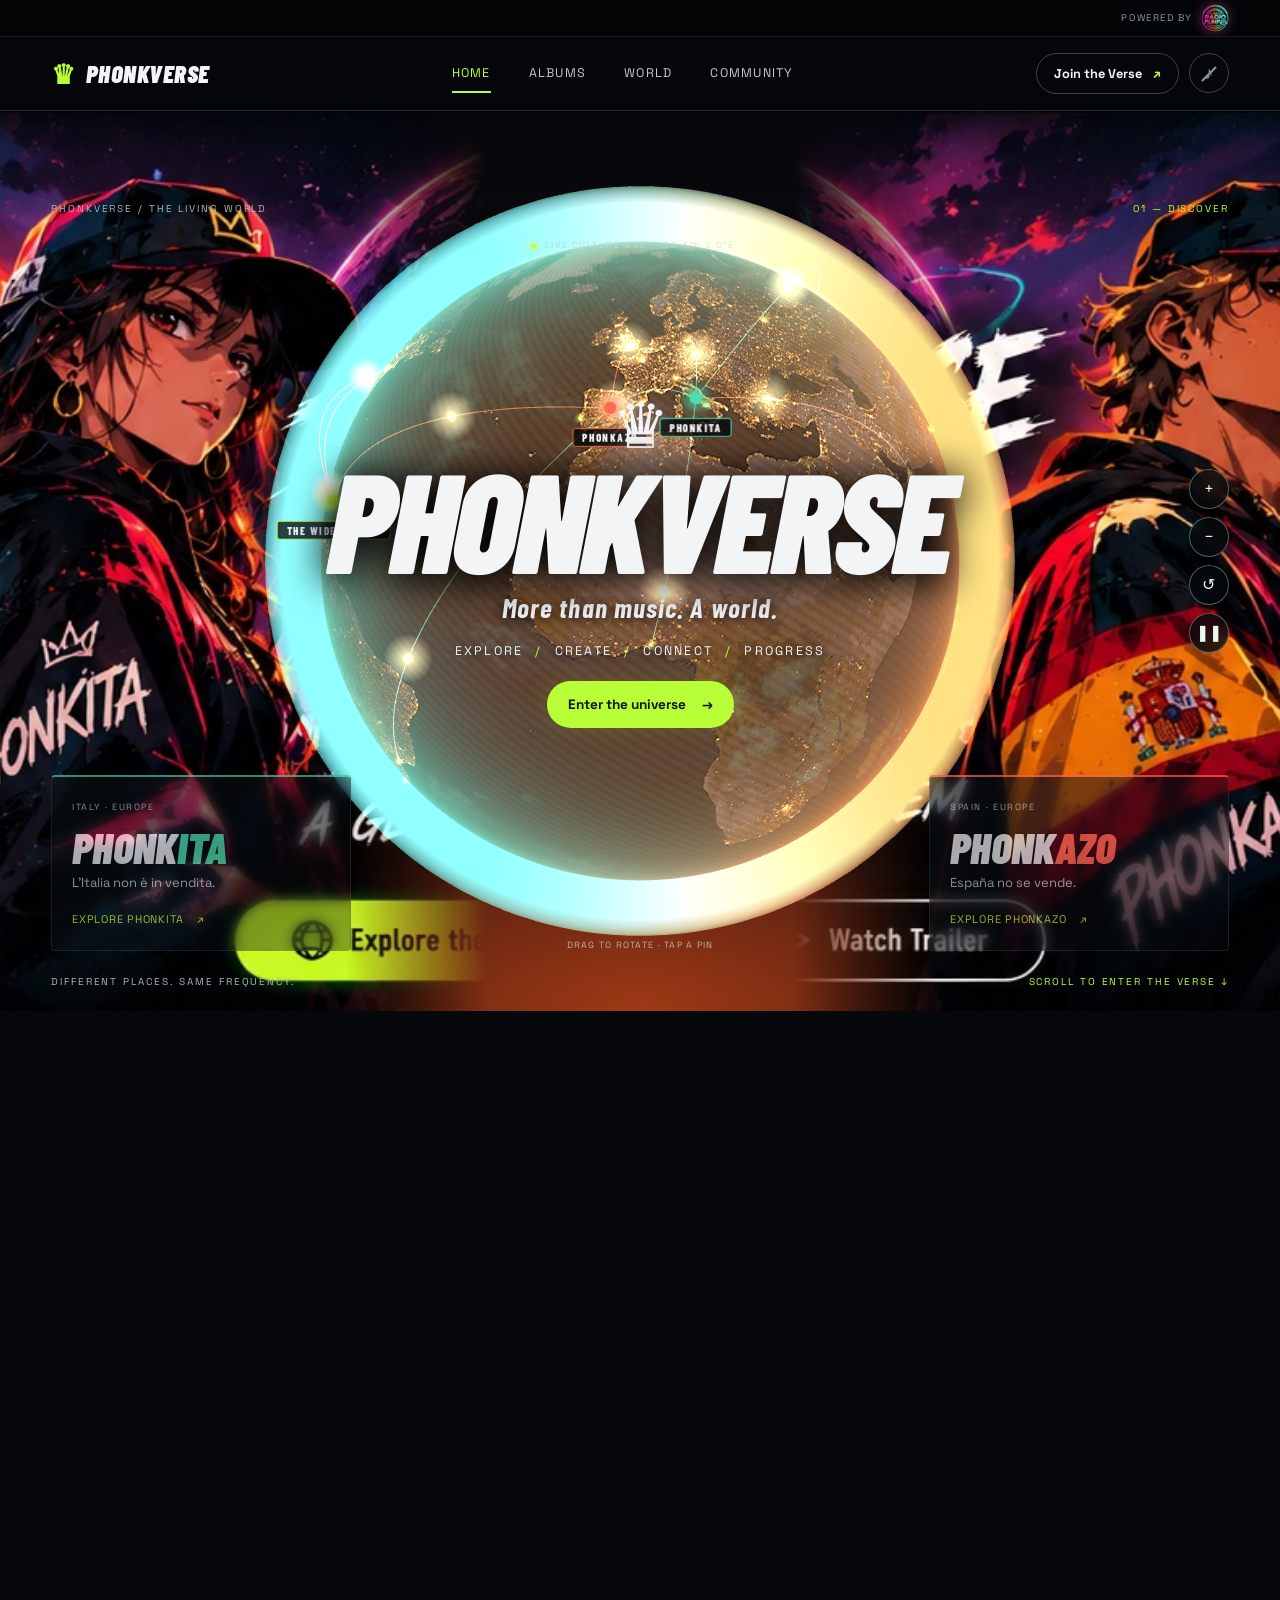
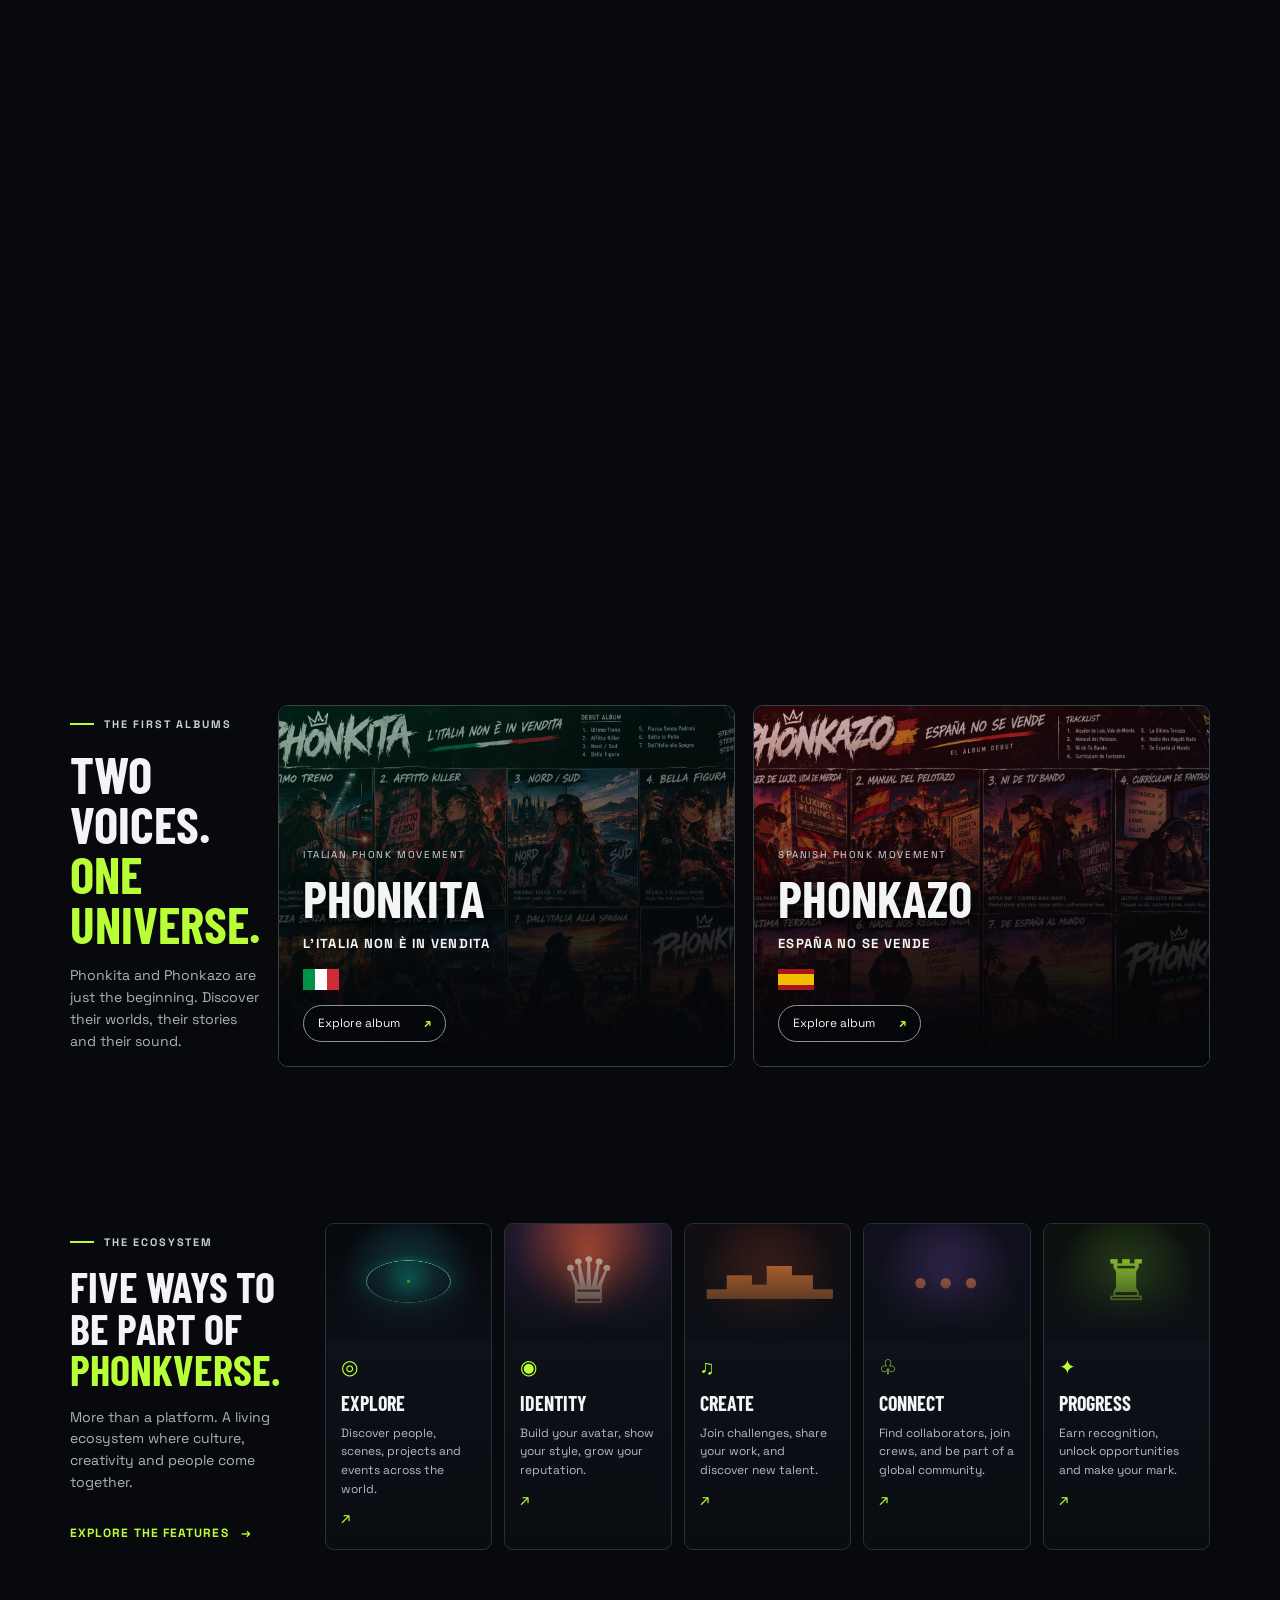
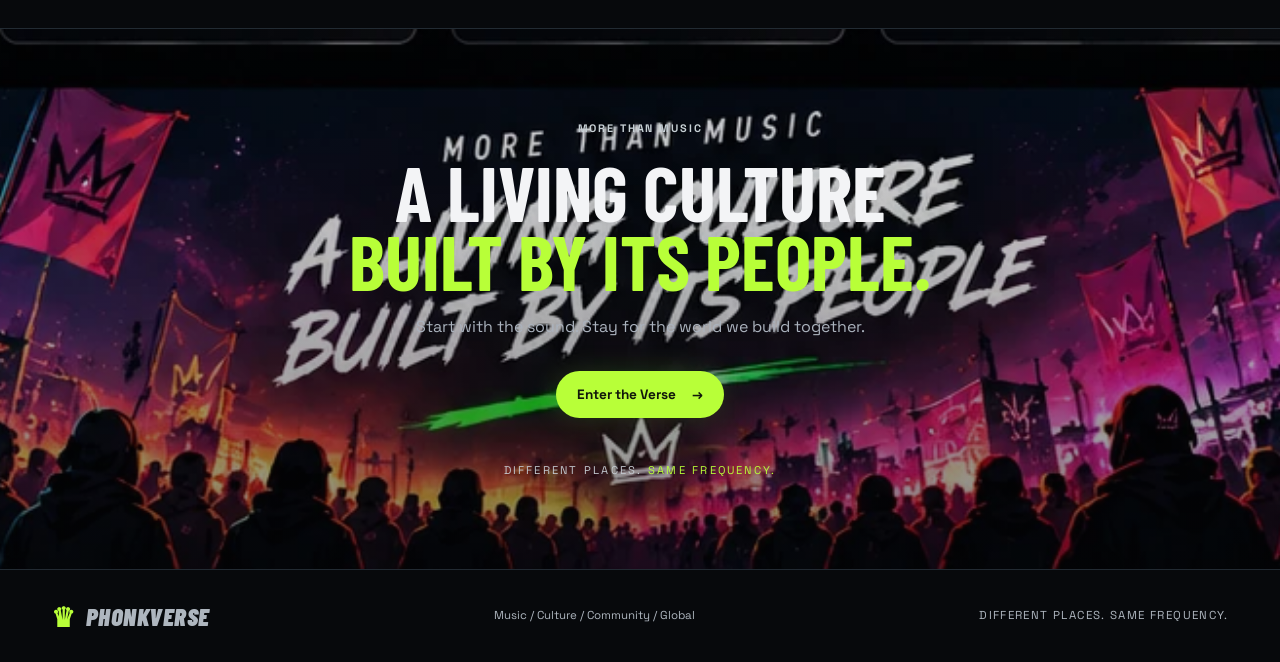
==== index.html @ 691be947 "Add files via upload" ====
<!doctype html>
<html lang="en">
<head>
  <meta charset="utf-8">
  <meta name="viewport" content="width=device-width, initial-scale=1">
  <meta name="theme-color" content="#07090c">
  <meta name="description" content="PHONKVERSE — more than music. A world. Discover the culture, creators and sounds connecting a new global phonk universe.">
  <title>PHONKVERSE — More Than Music. A World.</title>
  <link rel="stylesheet" href="css/style.css?v=globe-7">
</head>
<body class="home-page">
  <div class="powered-bar">
    <a class="powered-by" href="https://radiopumpo.github.io" target="_blank" rel="noopener" aria-label="Powered by Radio Pumpo">
      <span>Powered by</span><img src="assets/images/radiopumpo-logo.jpg" alt="Radio Pumpo" width="28" height="28" decoding="async">
    </a>
  </div>
  <header class="site-header">
    <a class="brand" href="index.html" aria-label="PHONKVERSE home"><span class="brand-mark">♛</span><span>PHONKVERSE</span></a>
    <button class="menu-toggle" aria-expanded="false" aria-controls="primary-nav">Menu <span>☰</span></button>
    <nav id="primary-nav" class="primary-nav">
      <a class="active" href="index.html">Home</a>
      <a href="#albums">Albums</a>
      <a href="#world">World</a>
      <a href="#community">Community</a>
    </nav>
    <a class="header-cta" href="#community">Join the Verse <span>↗</span></a>
  </header>

  <main>
    <section class="world-scroll" id="world" aria-label="Explore the PHONKVERSE globe">
      <div class="world-sticky" id="world-sticky">
        <div class="world-sky" aria-hidden="true"></div>
        <div class="world-topline"><span>PHONKVERSE / THE LIVING WORLD</span><span id="world-progress-label">01 — DISCOVER</span></div>

        <div class="avatar-art avatar-art-italy" aria-hidden="true"></div>
        <div class="avatar-art avatar-art-spain" aria-hidden="true"></div>

        <div class="globe-stage" id="globe-stage">
          <canvas id="phonkverse-globe" tabindex="0" aria-label="Interactive 3D night-view globe. Drag or use arrow keys to rotate. Pins: Phonkita, Phonkazo, The Wider Verse."></canvas>
          <div class="globe-markers"></div>
          <div class="globe-fallback" aria-hidden="true"></div>
        </div>

        <div class="world-title">
          <span class="crown" aria-hidden="true">♛</span>
          <h1>PHONKVERSE</h1>
          <p class="tagline">More than music. A world.</p>
          <p class="pillars"><span>Explore</span><i>/</i><span>Create</span><i>/</i><span>Connect</span><i>/</i><span>Progress</span></p>
          <a class="button button-lime enter-cta" href="#albums">Enter the universe <span>→</span></a>
        </div>

        <div class="globe-hud"><span class="hud-dot"></span> LIVE CULTURE MAP <span id="globe-coordinates">—</span></div>
        <div class="globe-controls" role="group" aria-label="Globe controls">
          <button type="button" id="globe-zoom-in" aria-label="Zoom in">+</button>
          <button type="button" id="globe-zoom-out" aria-label="Zoom out">−</button>
          <button type="button" id="globe-reset" aria-label="Reset globe view">↺</button>
          <button type="button" id="globe-pause" aria-label="Pause rotation" aria-pressed="false">❚❚</button>
        </div>
        <div class="globe-hint" id="globe-hint"></div>

        <article class="world-avatar world-avatar-italy" id="avatar-italy">
          <span class="avatar-country">ITALY · EUROPE</span><h2>PHONK<span>ITA</span></h2>
          <p>L’Italia non è in vendita.</p><a href="phonkita.html">Explore Phonkita <span>↗</span></a>
        </article>
        <article class="world-avatar world-avatar-spain" id="avatar-spain">
          <span class="avatar-country">SPAIN · EUROPE</span><h2>PHONK<span>AZO</span></h2>
          <p>España no se vende.</p><a href="phonkazo.html">Explore Phonkazo <span>↗</span></a>
        </article>

        <div class="poi-card" id="poi-card" aria-live="polite">
          <button class="poi-close" id="poi-close" aria-label="Close location details">×</button>
          <span class="poi-kicker">PHONKVERSE PIN / <span id="poi-region">EUROPE</span></span>
          <h3 id="poi-title"></h3><p id="poi-description"></p><a id="poi-link" href="#albums"></a>
        </div>
        <div class="world-bottomline"><span>DIFFERENT PLACES. SAME FREQUENCY.</span><span>SCROLL TO ENTER THE VERSE ↓</span></div>
      </div>
    </section>

    <section id="albums" class="section albums-section">
      <div class="section-intro albums-intro">
        <p class="eyebrow"><span class="eyebrow-line"></span> THE FIRST ALBUMS</p>
        <h2>Two voices.<br><span>One universe.</span></h2>
        <p>Phonkita and Phonkazo are just the beginning. Discover their worlds, their stories and their sound.</p>
      </div>
      <a class="album-card album-italy" href="phonkita.html">
        <div class="album-card-bg"></div><div class="album-card-content"><span class="album-kicker">ITALIAN PHONK MOVEMENT</span><h3>PHONKITA</h3><p>L’ITALIA NON È IN VENDITA</p><span class="album-flag flag-italy"></span><span class="album-button">Explore album <b>↗</b></span></div>
      </a>
      <a class="album-card album-spain" href="phonkazo.html">
        <div class="album-card-bg"></div><div class="album-card-content"><span class="album-kicker">SPANISH PHONK MOVEMENT</span><h3>PHONKAZO</h3><p>ESPAÑA NO SE VENDE</p><span class="album-flag flag-spain"></span><span class="album-button">Explore album <b>↗</b></span></div>
      </a>
    </section>

    <section id="ecosystem" class="section ecosystem-section">
      <div class="section-intro">
        <p class="eyebrow"><span class="eyebrow-line"></span> THE ECOSYSTEM</p>
        <h2>Five ways to be part of <span>PHONKVERSE.</span></h2>
        <p>More than a platform. A living ecosystem where culture, creativity and people come together.</p>
        <a class="text-link" href="#community">Explore the features <span>→</span></a>
      </div>
      <div class="feature-grid">
        <article class="feature-card feature-explore"><div class="feature-art art-globe"><span class="mini-orbit"></span></div><div class="feature-icon">◎</div><h3>Explore</h3><p>Discover people, scenes, projects and events across the world.</p><span class="card-arrow">↗</span></article>
        <article class="feature-card"><div class="feature-art art-identity"><span class="avatar-symbol">♛</span></div><div class="feature-icon">◉</div><h3>Identity</h3><p>Build your avatar, show your style, grow your reputation.</p><span class="card-arrow">↗</span></article>
        <article class="feature-card"><div class="feature-art art-create"><span class="waveform">▂▅▃▇▅▂</span></div><div class="feature-icon">♫</div><h3>Create</h3><p>Join challenges, share your work, and discover new talent.</p><span class="card-arrow">↗</span></article>
        <article class="feature-card"><div class="feature-art art-connect"><span class="crew-symbol">● ● ●</span></div><div class="feature-icon">♧</div><h3>Connect</h3><p>Find collaborators, join crews, and be part of a global community.</p><span class="card-arrow">↗</span></article>
        <article class="feature-card"><div class="feature-art art-progress"><span class="trophy-symbol">♜</span></div><div class="feature-icon">✦</div><h3>Progress</h3><p>Earn recognition, unlock opportunities and make your mark.</p><span class="card-arrow">↗</span></article>
      </div>
    </section>

    <section id="community" class="community-banner">
      <div class="community-orbit" aria-hidden="true"></div>
      <p class="eyebrow">MORE THAN MUSIC</p>
      <h2>A living culture<br><em>built by its people.</em></h2>
      <p>Start with the sound. Stay for the world we build together.</p>
      <a class="button button-lime" href="phonkita.html">Enter the Verse <span>→</span></a>
      <div class="community-note">DIFFERENT PLACES. <span>SAME FREQUENCY.</span></div>
    </section>
  </main>

  <footer class="site-footer"><a class="brand" href="index.html"><span class="brand-mark">♛</span><span>PHONKVERSE</span></a><p>Music / Culture / Community / Global</p><span class="footer-motto">DIFFERENT PLACES. SAME FREQUENCY.</span></footer>
  <script src="js/main.js"></script>
  <script type="module" src="js/globe/index.js"></script>
  <script src="js/bgm.js"></script>
</body>
</html>
---- css/style.css ----
@import url('https://fonts.googleapis.com/css2?family=Barlow+Condensed:wght@400;500;600;700;800;900&family=Space+Grotesk:wght@400;500;600;700&display=swap');
:root{--bg:#07090c;--panel:#0d1117;--line:#27313c;--text:#f3f4f6;--muted:#aab2bd;--lime:#b8ff38;--green:#00e8a2;--red:#ff4b42;--gold:#ffc23c;--max:1240px}
*{box-sizing:border-box}html{scroll-behavior:smooth;scroll-padding-top:90px}body{margin:0;background:var(--bg);color:var(--text);font-family:"Space Grotesk",Arial,sans-serif;line-height:1.55}a{color:inherit;text-decoration:none}button{font:inherit}.site-header{height:74px;display:flex;align-items:center;justify-content:space-between;padding:0 clamp(18px,4vw,58px);border-bottom:1px solid #222a32;background:rgba(5,7,10,.94);position:sticky;top:0;z-index:20;backdrop-filter:blur(14px)}.brand{display:flex;align-items:center;gap:10px;font-family:"Barlow Condensed",sans-serif;font-weight:900;font-style:italic;letter-spacing:.02em;font-size:1.55rem;white-space:nowrap}.brand-mark{font-size:1.7rem;color:var(--lime);font-style:normal}.primary-nav{display:flex;gap:clamp(16px,3vw,38px);font-size:.78rem;text-transform:uppercase;letter-spacing:.1em;color:#c4c9d0}.primary-nav a{padding:27px 0;position:relative}.primary-nav a:hover,.primary-nav a.active{color:var(--lime)}.primary-nav a.active:after{content:"";position:absolute;bottom:17px;left:0;right:0;height:2px;background:var(--lime)}.header-cta{border:1px solid #39434e;border-radius:30px;padding:10px 17px;font-size:.8rem;font-weight:700}.header-cta span{color:var(--lime);margin-left:8px}.menu-toggle{display:none;background:none;border:1px solid var(--line);color:white;border-radius:8px;padding:8px 10px}.hero{min-height:600px;position:relative;display:grid;place-items:center;overflow:hidden;isolation:isolate;background:radial-gradient(ellipse at 50% 44%,#18262a 0,#0b1017 38%,#08090c 75%)}.hero:before,.hero:after{content:"";position:absolute;z-index:-2;top:0;bottom:0;width:38%;opacity:.8;background:linear-gradient(180deg,transparent,#090b10 96%),radial-gradient(ellipse at 50% 25%,#a72f24 0,transparent 62%)}.hero:before{left:0;background-color:#121923}.hero:after{right:0;background-color:#211218}.hero-backdrop{position:absolute;inset:0;z-index:-3;background-image:linear-gradient(90deg,rgba(5,7,10,.1),rgba(5,7,10,.7) 35%,rgba(5,7,10,.7) 65%,rgba(5,7,10,.1)),url('../assets/images/home-concept.png');background-size:cover;background-position:center 42%;opacity:.24;filter:saturate(1.2)}.hero-content{position:relative;z-index:2;text-align:center;padding:100px 20px 90px;max-width:850px}.eyebrow{display:flex;align-items:center;gap:10px;text-transform:uppercase;letter-spacing:.17em;font-size:.68rem;font-weight:700;color:#c7d0d5}.eyebrow-line{display:inline-block;width:24px;height:2px;background:var(--lime)}.hero-content .eyebrow{justify-content:center}.hero h1{font-family:"Barlow Condensed",Impact,sans-serif;font-size:clamp(4.3rem,12vw,9.5rem);font-weight:900;letter-spacing:-.055em;line-height:.83;margin:25px 0 18px;text-shadow:0 7px 38px #000}.hero h1 span{color:#fff}.hero-tagline{font-family:"Barlow Condensed",sans-serif;font-size:clamp(1.4rem,3vw,2.4rem);font-weight:800;letter-spacing:.04em;margin:0}.hero-tagline em{font-style:normal;color:var(--lime)}.hero-copy{color:#c2cbd0;margin:15px 0 27px}.hero-actions{display:flex;gap:12px;justify-content:center;flex-wrap:wrap}.button{display:inline-flex;align-items:center;justify-content:center;gap:16px;border-radius:28px;padding:13px 21px;font-size:.85rem;font-weight:700;transition:transform .2s,box-shadow .2s}.button:hover{transform:translateY(-2px)}.button-lime{background:var(--lime);color:#11180a;box-shadow:0 0 28px #a8ff3825}.button-lime:hover{box-shadow:0 0 32px #a8ff3860}.button-ghost{border:1px solid #6b747e;background:#0b0e13a8}.hero-bottom-note{position:absolute;bottom:22px;left:0;right:0;text-align:center;font-size:.65rem;letter-spacing:.17em;color:#b9c3c9}.pulse-dot{display:inline-block;width:7px;height:7px;border-radius:50%;background:var(--lime);margin-right:9px;box-shadow:0 0 12px var(--lime)}.note-divider{margin:0 10px;color:var(--lime)}.globe-stage{position:absolute;z-index:-1;width:min(46vw,470px);aspect-ratio:1;left:50%;top:48%;transform:translate(-50%,-50%);pointer-events:none}.globe-halo{position:absolute;inset:-8%;border-radius:50%;background:radial-gradient(circle,transparent 50%,#12f8b533 61%,transparent 72%);filter:blur(8px)}.globe{position:absolute;inset:0;border-radius:50%;overflow:hidden;background:radial-gradient(circle at 30% 25%,#6effd4 0,#147d77 8%,#103f4c 24%,#071521 56%,#02060b 72%);box-shadow:inset -35px -15px 70px #000, inset 10px 0 25px #a2ffe344,0 0 34px #19ffd333;border:1px solid #5bffcc70;animation:rotate-globe 36s linear infinite}.globe:before{content:"";position:absolute;inset:-20%;background:repeating-linear-gradient(90deg,transparent 0 12%,#74ffe51c 12.2% 12.6%,transparent 12.8% 24%),repeating-linear-gradient(0deg,transparent 0 14%,#74ffe51c 14.2% 14.6%,transparent 14.8% 28%);border-radius:50%;transform:rotate(-17deg);mask-image:radial-gradient(ellipse,#000 44%,transparent 70%)}.globe-grid{position:absolute;inset:0;background:repeating-linear-gradient(0deg,transparent 0 13%,#57f5cb24 13.2% 13.6%,transparent 13.8% 27%),repeating-linear-gradient(90deg,transparent 0 17%,#57f5cb28 17.2% 17.6%,transparent 17.8% 34%);border-radius:50%;transform:scaleX(.55);animation:rotate-grid 18s linear infinite}.globe-shine{position:absolute;inset:0;background:linear-gradient(110deg,transparent 20%,#9affdf19 38%,transparent 55%),radial-gradient(circle at 35% 20%,#e5fff844,transparent 27%)}.globe-point{position:absolute;width:7px;height:7px;background:#c8ff56;border-radius:50%;box-shadow:0 0 13px 4px #b7ff536b}.point-one{top:32%;left:32%}.point-two{top:56%;left:63%}.point-three{top:43%;left:76%}.point-four{top:69%;left:41%}@keyframes rotate-globe{to{transform:rotate(360deg)}}@keyframes rotate-grid{to{transform:scaleX(.55) rotate(360deg)}}.hero-side{position:absolute;top:15%;z-index:1;display:flex;flex-direction:column;gap:18px;align-items:center;font-family:"Barlow Condensed",sans-serif;font-weight:900;font-size:1.25rem;letter-spacing:.08em;text-align:center;max-width:190px}.hero-side-left{left:5%}.hero-side-right{right:5%}.side-flag{width:45px;height:26px;display:block;box-shadow:0 0 20px #0008}.flag-italy{background:linear-gradient(90deg,#009246 0 33.3%,#fff 33.3% 66.6%,#ce2b37 66.6%)}.flag-spain{background:linear-gradient(180deg,#aa151b 0 25%,#f1bf00 25% 75%,#aa151b 75%)}.section{max-width:var(--max);margin:0 auto;padding:78px clamp(18px,4vw,50px)}.ecosystem-section{display:grid;grid-template-columns:220px 1fr;gap:35px;align-items:start}.section-intro h2{font-family:"Barlow Condensed",sans-serif;font-size:clamp(2rem,3.3vw,3.2rem);line-height:.98;text-transform:uppercase;margin:16px 0}.section-intro h2 span{color:var(--lime)}.section-intro>p:not(.eyebrow){font-size:.88rem;color:var(--muted)}.text-link{display:inline-flex;gap:12px;align-items:center;color:var(--lime);font-size:.75rem;font-weight:700;text-transform:uppercase;letter-spacing:.09em;margin-top:16px}.feature-grid{display:grid;grid-template-columns:repeat(5,minmax(0,1fr));gap:12px}.feature-card{min-width:0;position:relative;border:1px solid var(--line);background:linear-gradient(180deg,#10151c,#090c11);border-radius:9px;overflow:hidden;padding:0 15px 18px;transition:transform .2s,border-color .2s}.feature-card:hover{transform:translateY(-4px);border-color:#7da65c}.feature-art{height:115px;margin:0 -15px 13px;display:grid;place-items:center;overflow:hidden;position:relative;background:radial-gradient(circle at 50% 50%,#194d4b,#0c1720 65%,#080a0e)}.feature-art:after{content:"";position:absolute;inset:0;background:linear-gradient(180deg,transparent,#0c1016)}.art-globe{background:radial-gradient(circle,#b3ff49 0 1%,#0c8b78 2%,#10343b 28%,#07090d 70%)}.mini-orbit{width:85px;height:85px;border:1px solid #91ffd9;border-radius:50%;box-shadow:0 0 20px #00ffb544;transform:rotateX(60deg)}.art-identity{background:radial-gradient(circle at 50% 25%,#bd4d35,#271b31 60%,#0b0d13)}.avatar-symbol{font-size:4rem;color:#ffd7c3;text-shadow:0 0 25px #ff714c}.art-create{background:radial-gradient(circle,#5b251b,#120e12 70%)}.waveform{font-size:2rem;color:#ff8a3d;letter-spacing:-.15em}.art-connect{background:radial-gradient(circle,#46306a,#10101d 70%)}.crew-symbol{font-size:1.5rem;color:#ff8b66;letter-spacing:.1em}.art-progress{background:radial-gradient(circle,#38581b,#0c120e 70%)}.trophy-symbol{font-size:3.5rem;color:var(--lime)}.feature-icon{font-size:1.25rem;color:var(--lime)}.feature-card h3{font-family:"Barlow Condensed",sans-serif;text-transform:uppercase;font-size:1.25rem;margin:5px 0}.feature-card p{font-size:.75rem;color:#b2bbc5;margin:0}.card-arrow{display:block;color:var(--lime);margin-top:8px}.albums-section{display:grid;grid-template-columns:190px 1fr 1fr;gap:18px;align-items:stretch;padding-top:20px}.albums-intro h2{font-size:clamp(2.2rem,4vw,3.7rem)}.album-card{min-height:285px;border:1px solid #38404a;border-radius:10px;position:relative;overflow:hidden;display:flex;align-items:flex-end;isolation:isolate}.album-card-bg{position:absolute;inset:0;z-index:-2;background-size:cover;background-position:center;transition:transform .5s}.album-card:hover .album-card-bg{transform:scale(1.05)}.album-card:after{content:"";position:absolute;inset:0;z-index:-1;background:linear-gradient(0deg,#050609 0%,#050609d9 25%,transparent 100%)}.album-italy .album-card-bg{background-image:linear-gradient(120deg,#005c3b55,#090b1088),url('../assets/images/phonkita-album-board.png'),linear-gradient(120deg,#12352c,#28151c)}.album-spain .album-card-bg{background-image:linear-gradient(120deg,#a6151c44,#090b1088),url('../assets/images/phonkazo-album-board.png'),linear-gradient(120deg,#57221c,#28151c)}.album-card-content{padding:24px;width:100%}.album-kicker{font-size:.62rem;letter-spacing:.16em;color:#d3d7dc}.album-card h3{font-family:"Barlow Condensed",sans-serif;font-size:clamp(2.5rem,4vw,4rem);line-height:.9;margin:9px 0;text-shadow:0 3px 12px #000}.album-card p{font-size:.82rem;font-weight:700;letter-spacing:.1em}.album-italy .album-card p{color:#a8ffc6}.album-spain .album-card p{color:#ffca54}.album-flag{display:block;width:36px;height:21px;margin:15px 0}.album-button{display:inline-flex;gap:24px;border:1px solid #8c949e;border-radius:22px;padding:8px 14px;font-size:.75rem;background:#050609aa}.album-button b{color:var(--lime)}.community-banner{position:relative;overflow:hidden;text-align:center;padding:80px 20px 90px;background:radial-gradient(ellipse at 50% 120%,#4b221a,#0a0d12 62%);border-top:1px solid #222b33}.community-banner:before{content:"";position:absolute;inset:0;opacity:.14;background-image:linear-gradient(0deg,#000,transparent),url('../assets/images/home-concept.png');background-size:cover;background-position:center 80%;z-index:0}.community-banner>*{position:relative}.community-banner>.eyebrow{justify-content:center}.community-banner h2{font-family:"Barlow Condensed",sans-serif;text-transform:uppercase;font-size:clamp(2.6rem,6vw,5.5rem);line-height:.9;margin:20px 0}.community-banner h2 em{font-style:normal;color:var(--lime)}.community-banner>p:not(.eyebrow){color:var(--muted)}.community-banner .button{margin-top:15px}.community-note{margin-top:44px;font-size:.7rem;letter-spacing:.2em;color:#c3c9cf}.community-note span{color:var(--lime)}.site-footer{display:flex;align-items:center;justify-content:space-between;gap:18px;padding:25px clamp(18px,4vw,58px);border-top:1px solid #222a32;color:#aeb6bf;font-size:.72rem}.site-footer p{margin:0}.footer-motto{letter-spacing:.12em}.album-hero{position:relative;min-height:460px;display:flex;align-items:center;overflow:hidden;padding:65px max(calc((100vw - 1140px)/2),24px);isolation:isolate;background:#10131a}.album-hero-art{position:absolute;inset:0;z-index:-2;background-image:url('../assets/images/phonkita-album-board.png');background-size:cover;background-position:center 30%;opacity:.58}.spain-theme .album-hero-art{background-image:url('../assets/images/phonkazo-album-board.png')}.album-hero-shade{position:absolute;inset:0;z-index:-1;background:linear-gradient(90deg,#07090cf5 0%,#07090cce 42%,#07090c44 100%),linear-gradient(0deg,#07090c 0%,transparent 45%)}.album-hero-content{max-width:620px}.back-link{display:inline-block;font-size:.75rem;color:#c2c9d1;margin-bottom:28px}.album-hero h1{font-family:"Barlow Condensed",sans-serif;font-size:clamp(4.5rem,11vw,8.5rem);line-height:.8;letter-spacing:-.04em;margin:18px 0;text-shadow:0 4px 30px #000}.album-slogan{font-weight:800;letter-spacing:.12em;font-size:clamp(1rem,2.5vw,1.6rem);color:var(--accent,var(--lime))}.album-lede{max-width:510px;color:#d0d5db}.album-edition{position:absolute;right:25px;bottom:25px;font-size:.65rem;letter-spacing:.17em;color:#d0d5db}.italy-theme{--accent:#52e69a}.spain-theme{--accent:#ffc43b}.album-details{display:grid;grid-template-columns:minmax(210px,.7fr) minmax(0,1.5fr);gap:60px}.album-about h2,.tracklist-heading h2,.other-album-cta h2{font-family:"Barlow Condensed",sans-serif;text-transform:uppercase;font-size:2.5rem;line-height:.95;margin:15px 0}.album-about>p:not(.eyebrow){color:var(--muted);font-size:.9rem}.tag-list{display:flex;gap:7px;flex-wrap:wrap;margin:20px 0}.tag-list span{border:1px solid #38414b;border-radius:20px;padding:5px 10px;font-size:.65rem;color:#cbd2d9}.album-about blockquote{border-left:2px solid var(--accent);margin:30px 0;padding:3px 0 3px 17px;font-family:"Barlow Condensed",sans-serif;font-size:1.5rem;font-style:italic}.album-about cite{display:block;font-size:.8rem;color:var(--muted);margin-top:8px}.tracklist-heading{display:flex;align-items:end;justify-content:space-between;border-bottom:1px solid var(--line);padding-bottom:15px;margin-bottom:5px}.tracklist-heading h2{margin-bottom:0}.tracklist-heading h2 span{font-family:"Space Grotesk",sans-serif;font-size:.8rem;font-weight:400;color:var(--muted)}.tracklist-stamp{text-align:center;border:1px solid var(--accent);color:var(--accent);font-size:.6rem;letter-spacing:.15em;padding:8px;transform:rotate(4deg)}.track-row{display:grid;grid-template-columns:28px 54px minmax(0,1fr) 35px;gap:13px;align-items:center;padding:12px 0;border-bottom:1px solid #202831}.track-number{font-family:"Barlow Condensed",sans-serif;font-size:1.2rem;color:#89929c}.track-art{width:54px;height:54px;display:grid;place-items:center;background:linear-gradient(135deg,#3c1722,#f05b36 48%,#111924);border:1px solid #46505b;border-radius:4px;font-family:"Barlow Condensed",sans-serif;font-size:1.2rem;font-weight:800;color:#fff;text-shadow:0 2px 8px #000}.track-art-2{background:linear-gradient(135deg,#45121b,#b72337,#0c0d13)}.track-art-3{background:linear-gradient(135deg,#102e36,#4c7185,#c85c3d)}.track-art-4{background:linear-gradient(135deg,#1b1822,#b38c3f,#16171c)}.track-art-5{background:linear-gradient(135deg,#e96b28,#5c1d20,#16151b)}.track-art-6{background:linear-gradient(135deg,#091524,#2e4058,#a65c64)}.track-art-7{background:linear-gradient(135deg,#102d38,#f28d44,#4e1b1b)}.track-info h3{font-size:.92rem;margin:0 0 2px}.track-mood{font-size:.67rem;color:var(--accent);margin:0 0 3px}.track-desc{font-size:.72rem;color:var(--muted);margin:0}.track-action{width:32px;height:32px;border-radius:50%;border:1px solid #5a6570;color:var(--accent);background:transparent;cursor:pointer}.track-action:hover{background:var(--accent);color:#101010}.track-note{font-size:.72rem;color:#8d98a3;margin-top:16px}.other-album-cta{display:flex;align-items:center;justify-content:space-between;gap:24px;padding:45px max(calc((100vw - 1140px)/2),24px);border-top:1px solid var(--line);background:linear-gradient(100deg,#111720,#0b0d11)}.other-album-cta h2{margin:12px 0}.other-album-cta p:not(.eyebrow){color:var(--muted);font-size:.85rem}.other-album-cta .eyebrow{color:var(--accent)}.footer-home{color:var(--accent)}.spain-theme .brand-mark,.spain-theme .primary-nav a.active{color:var(--gold)}.spain-theme .primary-nav a.active:after{background:var(--gold)}.spain-theme .header-cta span{color:var(--gold)}
@media(max-width:900px){.primary-nav{gap:15px;font-size:.68rem}.header-cta{display:none}.ecosystem-section{grid-template-columns:1fr}.section-intro{max-width:600px}.feature-grid{grid-template-columns:repeat(3,minmax(0,1fr))}.albums-section{grid-template-columns:1fr 1fr}.albums-intro{grid-column:1/-1}.album-details{gap:30px}.hero-side{opacity:.45}.globe-stage{width:min(58vw,440px)}}
@media(max-width:640px){.site-header{height:64px;padding:0 16px}.brand{font-size:1.35rem}.menu-toggle{display:block}.primary-nav{display:none;position:absolute;top:63px;left:0;right:0;background:#080a0e;padding:12px 20px 20px;border-bottom:1px solid var(--line);flex-direction:column;gap:0}.primary-nav.open{display:flex}.primary-nav a{padding:12px 0}.primary-nav a.active:after{bottom:5px;right:auto;width:28px}.hero{min-height:590px}.hero-content{padding:100px 18px 105px}.hero h1{font-size:clamp(4rem,19vw,7rem)}.hero-side{top:8%;font-size:.8rem;max-width:100px}.hero-side-left{left:4%}.hero-side-right{right:4%}.side-flag{width:32px;height:19px}.globe-stage{width:82vw;top:43%;opacity:.75}.hero-bottom-note{font-size:.52rem;letter-spacing:.09em;padding:0 8px}.section{padding:54px 18px}.feature-grid{grid-template-columns:repeat(2,minmax(0,1fr));gap:9px}.feature-card{padding:0 12px 15px}.feature-art{margin-left:-12px;margin-right:-12px;height:95px}.feature-card p{font-size:.72rem}.albums-section{grid-template-columns:1fr;padding-top:0}.albums-intro{grid-column:auto}.album-card{min-height:260px}.community-banner{padding:60px 18px}.site-footer{flex-wrap:wrap}.site-footer p{order:3;width:100%}.footer-motto{font-size:.58rem}.album-hero{min-height:470px;padding:45px 20px}.album-hero h1{font-size:clamp(4rem,18vw,6.2rem)}.album-hero-art{background-position:55% center;opacity:.48}.album-hero-shade{background:linear-gradient(90deg,#07090cf5,#07090cbf 75%),linear-gradient(0deg,#07090c 0%,transparent 60%)}.album-edition{font-size:.52rem;right:15px;bottom:15px}.album-details{grid-template-columns:1fr;gap:38px}.album-about h2,.tracklist-heading h2{font-size:2.1rem}.track-row{grid-template-columns:22px 46px minmax(0,1fr) 30px;gap:9px}.track-art{width:46px;height:46px}.track-info h3{font-size:.82rem}.track-desc{font-size:.67rem}.track-mood{font-size:.62rem}.track-action{width:29px;height:29px}.tracklist-heading{align-items:center}.tracklist-stamp{font-size:.5rem}.other-album-cta{padding:35px 20px;align-items:flex-start;flex-direction:column}.other-album-cta h2{font-size:2.2rem}}
@media(prefers-reduced-motion:reduce){html{scroll-behavior:auto}*,*::before,*::after{animation-duration:.01ms!important;animation-iteration-count:1!important;transition-duration:.01ms!important}}

/* Reference-led homepage revision: use the approved cinematic concept art as the hero. */
.hero.hero-reference{display:block;position:relative;min-height:0;height:auto;aspect-ratio:1199/555;padding:0;background:#050609;overflow:hidden}
.hero-reference .hero-reference-image{display:block;width:100%;height:100%;object-fit:cover;object-position:center top}
.hero-reference .hero-hotspot{position:absolute;top:83%;height:9%;border-radius:40px;display:block}
.hero-reference .hero-hotspot-explore{left:27%;width:24%}
.hero-reference .hero-hotspot-trailer{left:54%;width:19%}
.hero-reference .hero-hotspot:focus-visible{outline:3px solid var(--lime);outline-offset:3px}
.albums-section{padding-top:34px}
.albums-intro{align-self:center}
.album-card{min-height:300px}
.community-banner{background-image:url('../assets/images/community-reference.webp');background-size:cover;background-position:center;background-repeat:no-repeat}
.community-banner:before{background:linear-gradient(0deg,#050609bb,#05060933);opacity:.65}
@media(max-width:640px){
 .hero.hero-reference{aspect-ratio:1199/650;min-height:0}
 .hero-reference .hero-reference-image{object-fit:cover;object-position:center}
 .hero-reference .hero-hotspot{top:81%;height:10%}
 .hero-reference .hero-hotspot-explore{left:20%;width:34%}
 .hero-reference .hero-hotspot-trailer{left:57%;width:27%}
 .albums-section{padding-top:24px}
}


/* Hero image reliability fix: reserve real space and keep the artwork visible. */
.hero.hero-reference {
  display: block;
  position: relative;
  width: 100%;
  height: auto;
  min-height: 0;
  aspect-ratio: 1199 / 555;
  padding: 0;
  overflow: hidden;
  background: #080a10;
}
.hero-reference .hero-reference-image {
  display: block;
  width: 100%;
  height: auto;
  aspect-ratio: 1199 / 555;
  object-fit: cover;
  object-position: center;
}
.hero-reference .hero-reference-image.hero-fallback {
  width: 100%;
  height: 100%;
  object-fit: cover;
}
.hero-reference .hero-hotspot {
  top: 83%;
  height: 9%;
}
@media (max-width: 640px) {
  .hero.hero-reference { aspect-ratio: 4 / 3; }
  .hero-reference .hero-reference-image {
    width: 100%;
    height: 100%;
    aspect-ratio: auto;
    object-fit: cover;
    object-position: center;
  }
  .hero-reference .hero-hotspot { top: 81%; height: 10%; }
}


/* Cross-browser animated globe overlay.
   Keep the artwork as the base layer; animate a high-contrast grid above it. */
.hero.hero-reference { position: relative; isolation: isolate; }
.hero-reference .hero-reference-image { position: relative; z-index: 0; }
.hero-reference .hero-globe-motion {
  position: absolute; z-index: 3; left: 50%; top: 4%;
  width: min(34vw, 430px); aspect-ratio: 1 / 1;
  transform: translateX(-50%); border: 1px solid rgba(126,255,224,.62);
  border-radius: 50%; overflow: hidden; pointer-events: none; opacity: .88;
  mix-blend-mode: screen;
  background: radial-gradient(circle at 32% 26%,rgba(125,255,222,.15),transparent 36%),
              radial-gradient(circle at 62% 68%,rgba(0,8,18,.18),rgba(0,0,0,.48) 72%);
  box-shadow: inset -30px -12px 42px rgba(0,0,0,.38),
              inset 12px 0 28px rgba(122,255,226,.2),
              0 0 12px rgba(48,255,214,.38), 0 0 34px rgba(48,255,214,.2);
}
.hero-globe-longitudes {
  position: absolute; inset: -8% -4%; border-radius: 50%;
  background: repeating-linear-gradient(90deg,transparent 0 10.8%,
    rgba(133,255,229,.48) 11.1% 11.7%,transparent 12% 22%);
  transform-origin: center; animation: hero-globe-spin 14s linear infinite;
}
.hero-globe-longitudes::before,.hero-globe-longitudes::after {
  content: ""; position: absolute; inset: 0 23%;
  border: 1px solid rgba(132,255,225,.65); border-radius: 50%;
}
.hero-globe-longitudes::after { inset: 0 40%; border-color: rgba(132,255,225,.52); }
.hero-globe-latitude {
  position: absolute; z-index: 1; left: 1%; right: 1%; top: 36%; height: 28%;
  border: 1px solid rgba(132,255,225,.58); border-radius: 50%;
  box-shadow: 0 0 8px rgba(85,255,220,.12);
}
.hero-globe-latitude-two { top: 20%; height: 60%; }
.hero-globe-sweep {
  position: absolute; z-index: 2; inset: -1%; border-radius: 50%;
  background: conic-gradient(from 0deg,transparent 0deg 220deg,
    rgba(123,255,222,.03) 238deg,rgba(123,255,222,.32) 275deg,
    rgba(255,93,73,.2) 296deg,transparent 320deg 360deg);
  animation: hero-globe-spin 9s linear infinite;
}
@keyframes hero-globe-spin { to { transform: rotate(360deg); } }
@media (max-width: 900px) {
  .hero-reference .hero-globe-motion { width: min(42vw,360px); top: 3%; opacity: .74; }
}
@media (max-width: 640px) {
  .hero-reference .hero-globe-motion { width: 58%; top: 7%; opacity: .55; }
}
@media (prefers-reduced-motion: reduce) {
  .hero-globe-longitudes,.hero-globe-sweep { animation: none; }
}


/* ===== World stage: scroll-driven hero + live WebGL globe =====
   JS only sets --p (0→1 scroll progress); everything below is pure CSS choreography. */
html { scroll-behavior: smooth; }
.world-scroll { position: relative; height: 240vh; background: #06080b; }
.world-sticky {
  --p: 0; position: sticky; top: 0; height: 100vh; height: 100svh; min-height: 600px; overflow: hidden; isolation: isolate;
  background: #06080b;
}
.world-sky { position: absolute; inset: 0; z-index: -2; pointer-events: none;
  background: radial-gradient(ellipse 70% 45% at 50% 100%, rgba(255,92,28,.55), transparent 70%),
              radial-gradient(ellipse 45% 40% at 12% 40%, rgba(255,76,49,.30), transparent 70%),
              radial-gradient(ellipse 45% 40% at 88% 40%, rgba(255,120,30,.30), transparent 70%),
              linear-gradient(180deg, #05070b 0%, #130a12 45%, #2a0f0c 100%); }
/* Characters: the approved hero art, masked to each side and parted outward by scroll. */
.avatar-art { position: absolute; inset: 0; z-index: 1; pointer-events: none; will-change: transform;
  background: url("../assets/images/home-hero-reference.webp") no-repeat; background-size: cover; background-position: center bottom; }
.avatar-art-italy { -webkit-mask-image: linear-gradient(90deg,#000 0,#000 27%,transparent 38%); mask-image: linear-gradient(90deg,#000 0,#000 27%,transparent 38%);
  transform: translate3d(calc(var(--p) * -14vw),0,0); opacity: calc(1 - var(--p) * .9); }
.avatar-art-spain { -webkit-mask-image: linear-gradient(270deg,#000 0,#000 27%,transparent 38%); mask-image: linear-gradient(270deg,#000 0,#000 27%,transparent 38%);
  transform: translate3d(calc(var(--p) * 14vw),0,0); opacity: calc(1 - var(--p) * .9); }
.world-title { position: absolute; z-index: 5; left: 50%; top: 50%; text-align: center; pointer-events: none;
  transform: translate(-50%, calc(-50% - var(--p) * 8vh)) scale(calc(1 - var(--p) * .25)); opacity: calc(1.15 - var(--p) * 2.4); width: min(92vw, 760px); }
.world-title .crown { display: block; font-size: clamp(36px,6vw,64px); line-height: 1; text-shadow: 0 0 24px rgba(255,255,255,.4); }
.world-title h1 { margin: 0; font-family: "Barlow Condensed", Impact, sans-serif; font-style: italic; font-weight: 900; line-height: .85;
  font-size: clamp(3.2rem, 11vw, 9rem); letter-spacing: -.03em; text-shadow: 0 6px 40px #000, 0 0 40px rgba(0,0,0,.7); transform: skewX(-4deg); }
.world-title .tagline { margin: 8px 0 14px; font-family: "Barlow Condensed", sans-serif; font-style: italic; font-weight: 700; font-size: clamp(1rem,2.4vw,1.7rem); letter-spacing: .04em; text-shadow: 0 2px 14px #000; }
.world-title .pillars { display: flex; justify-content: center; gap: 12px; margin: 0 0 20px; font-size: clamp(.6rem,1.2vw,.78rem); letter-spacing: .18em; text-transform: uppercase; text-shadow: 0 1px 8px #000; }
.world-title .pillars i { color: var(--lime); font-style: normal; }
.enter-cta { pointer-events: auto; }
.world-topline,.world-bottomline { position: absolute; left: 4vw; right: 4vw; z-index: 8; display: flex; justify-content: space-between; gap: 20px; color: #aab3b7; font-size: 10px; letter-spacing: .19em; pointer-events: none; }
.world-topline { top: 90px; } .world-bottomline { bottom: 22px; }
.world-topline span:last-child,.world-bottomline span:last-child { color: var(--lime); }

.globe-stage { position: absolute; z-index: 3; left: 50%; top: 50%; width: min(86vh, 70vw, 880px); aspect-ratio: 1; transform: translate(-50%, -50%); }
#phonkverse-globe { position: absolute; inset: 0; display: block; width: 100%; height: 100%; cursor: grab; outline: none;
  touch-action: pan-y; /* vertical swipes still scroll the page on phones; horizontal swipes spin the globe */
  -webkit-tap-highlight-color: transparent; -webkit-user-select: none; user-select: none; }
#phonkverse-globe:active { cursor: grabbing; } #phonkverse-globe:focus-visible { outline: 2px solid var(--lime); outline-offset: -4px; border-radius: 50%; }
.globe-markers { position: absolute; inset: 0; pointer-events: none; }
.globe-pin { position: absolute; left: 0; top: 0; width: 48px; height: 48px; padding: 0; border: 0; background: none; cursor: pointer; pointer-events: none; color: #fff;
  will-change: transform, opacity; -webkit-tap-highlight-color: transparent; z-index: 2; }
.globe-pin .pin-dot { position: absolute; left: 50%; top: 50%; width: 12px; height: 12px; margin: -6px; border-radius: 50%; background: var(--c); box-shadow: 0 0 14px 4px var(--c); }
.globe-pin .pin-ring { position: absolute; left: 50%; top: 50%; width: 12px; height: 12px; margin: -6px; border-radius: 50%; border: 2px solid var(--c); animation: pin-ping 2.2s ease-out infinite; }
.globe-pin .pin-label { position: absolute; left: 50%; top: 100%; transform: translateX(-50%); margin-top: -4px; white-space: nowrap; padding: 3px 9px; border-radius: 3px;
  font: 800 11px/1 "Barlow Condensed", sans-serif; letter-spacing: .14em; background: rgba(5,8,11,.82); border: 1px solid var(--c); }
.globe-pin:hover .pin-label,.globe-pin.is-active .pin-label,.globe-pin:focus-visible .pin-label { background: var(--c); color: #071009; }
.globe-pin:focus-visible { outline: 2px solid var(--lime); border-radius: 50%; }
.tone-green { --c: #4ce0b1; } .tone-red { --c: #ff6a4d; } .tone-lime { --c: #caff3b; }
@keyframes pin-ping { 0% { transform: scale(1); opacity: .9; } 100% { transform: scale(4.2); opacity: 0; } }
.globe-fallback { display: none; position: absolute; inset: 6%; border-radius: 50%;
  background: url("../assets/images/home-hero-reference.webp") 50% 38% / 190% auto no-repeat; box-shadow: 0 0 80px rgba(60,255,200,.2); }
.no-webgl .globe-fallback { display: block; } .no-webgl #phonkverse-globe,.no-webgl .globe-markers { display: none; }

.globe-hud { position: absolute; z-index: 8; top: 128px; left: 50%; transform: translateX(-50%); white-space: nowrap; display: flex; align-items: center; gap: 8px; color: #c5d4d4; font-size: 9px; letter-spacing: .16em; pointer-events: none; }
.hud-dot { width: 6px; height: 6px; border-radius: 50%; background: #caff3b; box-shadow: 0 0 12px #caff3b; animation: blink 1.6s infinite; }
@keyframes blink { 50% { opacity: .35; } }
#globe-coordinates { opacity: .6; margin-left: 9px; min-width: 9.5em; text-align: left; font-variant-numeric: tabular-nums; }
.globe-controls { position: absolute; z-index: 8; right: 4vw; top: 50%; transform: translateY(-50%); display: flex; flex-direction: column; gap: 8px; }
.globe-controls button { width: 40px; height: 40px; color: #e8f7f2; background: rgba(4,9,13,.78); border: 1px solid rgba(164,255,226,.36); border-radius: 50%; font-size: 16px; cursor: pointer; backdrop-filter: blur(8px); -webkit-backdrop-filter: blur(8px); touch-action: manipulation; }
.globe-controls button:hover { background: #caff3b; color: #080b0d; }
.globe-hint { position: absolute; z-index: 8; left: 50%; bottom: 58px; transform: translateX(-50%); color: rgba(217,231,228,.7); font-size: 9px; letter-spacing: .14em; white-space: nowrap; pointer-events: none; }

.world-avatar { position: absolute; z-index: 6; bottom: 90px; width: min(26vw, 300px); padding: 16px 20px; border: 1px solid rgba(255,255,255,.13); border-radius: 4px;
  background: linear-gradient(135deg, rgba(13,20,25,.82), rgba(10,12,16,.5)); backdrop-filter: blur(6px); -webkit-backdrop-filter: blur(6px);
  opacity: calc(.15 + var(--p) * .85); transform: translate3d(0, calc((1 - var(--p)) * 30px), 0); will-change: transform, opacity; }
.world-avatar-italy { left: 4vw; border-top: 2px solid #41c9a1; } .world-avatar-spain { right: 4vw; border-top: 2px solid #ff624f; }
.world-avatar .avatar-country { color: #b9c2c6; font-size: 9px; letter-spacing: .18em; }
.world-avatar h2 { margin: 8px 0 2px; font-family: "Barlow Condensed", sans-serif; font-size: clamp(26px,3.4vw,46px); line-height: .95; font-weight: 900; font-style: italic; }
.world-avatar-italy h2 span { color: #4ce0b1; } .world-avatar-spain h2 span { color: #ff7059; }
.world-avatar p { color: #c3cbce; font-size: 13px; margin: 6px 0 12px; }
.world-avatar a,.poi-card a { display: inline-flex; gap: 14px; align-items: center; color: #d1ff43; font-size: 11px; letter-spacing: .07em; text-transform: uppercase; padding: 6px 0; }
.poi-card { position: absolute; z-index: 9; left: 50%; bottom: 96px; width: min(340px, 90vw); transform: translate(-50%, 12px); padding: 22px; border: 1px solid rgba(202,255,59,.45); background: rgba(6,10,13,.93);
  box-shadow: 0 16px 55px rgba(0,0,0,.5); opacity: 0; visibility: hidden; transition: .25s ease; backdrop-filter: blur(14px); -webkit-backdrop-filter: blur(14px); }
.poi-card.is-open { opacity: 1; visibility: visible; transform: translate(-50%, 0); }
.poi-kicker { color: #caff3b; font-size: 9px; letter-spacing: .15em; } .poi-card h3 { color: #fff; font-size: 22px; margin: 12px 0 8px; } .poi-card p { color: #c0cbcd; font-size: 12px; line-height: 1.6; }
.poi-close { position: absolute; top: 4px; right: 6px; width: 40px; height: 40px; border: 0; background: none; color: #fff; font-size: 24px; cursor: pointer; }

@media (max-width: 800px) {
  .world-scroll { height: 220vh; }
  .world-topline { top: 76px; font-size: 8px; } .world-hud,.globe-hud { top: 104px; font-size: 7px; }
  .globe-stage { width: min(118vw, 74svh); top: 47%; }
  .avatar-art { background-size: auto 62%; background-position: 0 100%; }
  .avatar-art-italy { -webkit-mask-image: linear-gradient(90deg,#000 0,#000 30%,transparent 52%); mask-image: linear-gradient(90deg,#000 0,#000 30%,transparent 52%); }
  .avatar-art-spain { background-position: 100% 100%; -webkit-mask-image: linear-gradient(270deg,#000 0,#000 30%,transparent 52%); mask-image: linear-gradient(270deg,#000 0,#000 30%,transparent 52%); }
  .world-title { top: 26%; } .world-title .pillars { display: none; }
  .globe-controls { flex-direction: row; top: auto; right: 4vw; bottom: 168px; transform: none; }
  .globe-controls button { width: 44px; height: 44px; }
  .globe-hint { bottom: 44px; font-size: 7px; }
  .world-avatar { bottom: 62px; width: 43vw; padding: 10px 12px; } .world-avatar p { font-size: 10px; margin-bottom: 6px; } .world-avatar a { font-size: 9px; gap: 8px; }
  .world-avatar .avatar-country { font-size: 7px; } .world-avatar-italy { left: 3vw; } .world-avatar-spain { right: 3vw; }
  .poi-card { bottom: 150px; } .world-bottomline { bottom: 12px; font-size: 7px; }
}
@media (prefers-reduced-motion: reduce) { html { scroll-behavior: auto; } .globe-pin .pin-ring,.hud-dot { animation: none; } .poi-card { transition: none; } }

/* ===== Track player ===== */
.track-row { position: relative; }
.track-row::after { content: ""; position: absolute; left: 0; bottom: -1px; height: 2px; width: var(--prog, 0%); background: var(--accent); transition: width .25s linear; }
.track-row.is-playing .track-info h3 { color: var(--accent); }
.track-action { font-size: .7rem; touch-action: manipulation; -webkit-tap-highlight-color: transparent; }
.track-row.is-playing .track-action { background: var(--accent); color: #101010; }

/* ===== Mobile / iPhone fixes for the world stage ===== */
.globe-stage::before { content: ""; position: absolute; inset: 7%; border-radius: 50%; z-index: -1; background: radial-gradient(circle, #04070b 0 70%, transparent 71%); } /* opaque backing: art can never show through the globe */
.world-avatar { opacity: calc(.7 + var(--p) * .3); }
@media (max-width: 800px) {
  .avatar-art { background-size: auto 42%; opacity: .85; }
  .avatar-art-italy { -webkit-mask-image: linear-gradient(90deg,#000 0,#000 22%,transparent 46%); mask-image: linear-gradient(90deg,#000 0,#000 22%,transparent 46%); }
  .avatar-art-spain { -webkit-mask-image: linear-gradient(270deg,#000 0,#000 22%,transparent 46%); mask-image: linear-gradient(270deg,#000 0,#000 22%,transparent 46%); }
  .world-title { top: 22%; } .world-title .enter-cta { display: none; } .world-title .crown { font-size: 30px; }
  .world-title h1 { font-size: clamp(2.6rem, 14vw, 4.4rem); }
  .globe-stage { width: min(104vw, 66svh); top: 57%; }
  .globe-hud { top: 100px; }
  .world-avatar { background: rgba(7,10,14,.94); }
}

/* ===== Background-music toggle (injected by js/bgm.js into the header) ===== */
.header-end { display: flex; align-items: center; gap: 10px; }
.bgm-toggle { position: relative; width: 40px; height: 40px; border-radius: 50%; border: 1px solid #39434e; background: rgba(8,10,14,.6); color: var(--lime); font-size: 1.1rem; line-height: 1; cursor: pointer; touch-action: manipulation; -webkit-tap-highlight-color: transparent; }
.bgm-toggle:hover { background: var(--lime); color: #0b0d11; }
.bgm-toggle:not(.is-off) { box-shadow: 0 0 14px rgba(202,255,59,.35); }
.bgm-toggle.is-off { color: #8d98a3; }
.bgm-toggle.is-off::after { content: ""; position: absolute; left: 9px; right: 9px; top: 50%; height: 2px; background: currentColor; transform: rotate(-45deg); }
.bgm-toggle[hidden] { display: none; }

/* ===== "Powered by" badge (top-right, above the header; scrolls away) ===== */
.powered-bar { display: flex; justify-content: flex-end; padding: 4px clamp(18px,4vw,58px); background: #030507; border-bottom: 1px solid #141a20; }
.powered-by { display: inline-flex; align-items: center; gap: 8px; color: #8d98a3; font-size: .6rem; letter-spacing: .16em; text-transform: uppercase; transition: color .2s; }
.powered-by img { display: block; width: 28px; height: 28px; border-radius: 50%; box-shadow: 0 0 12px rgba(255,90,200,.35); transition: transform .25s, box-shadow .25s; }
.powered-by:hover { color: #fff; } .powered-by:hover img { transform: scale(1.1) rotate(-4deg); box-shadow: 0 0 16px rgba(80,255,220,.55); }
.powered-by:focus-visible { outline: 2px solid var(--lime); outline-offset: 3px; border-radius: 6px; }
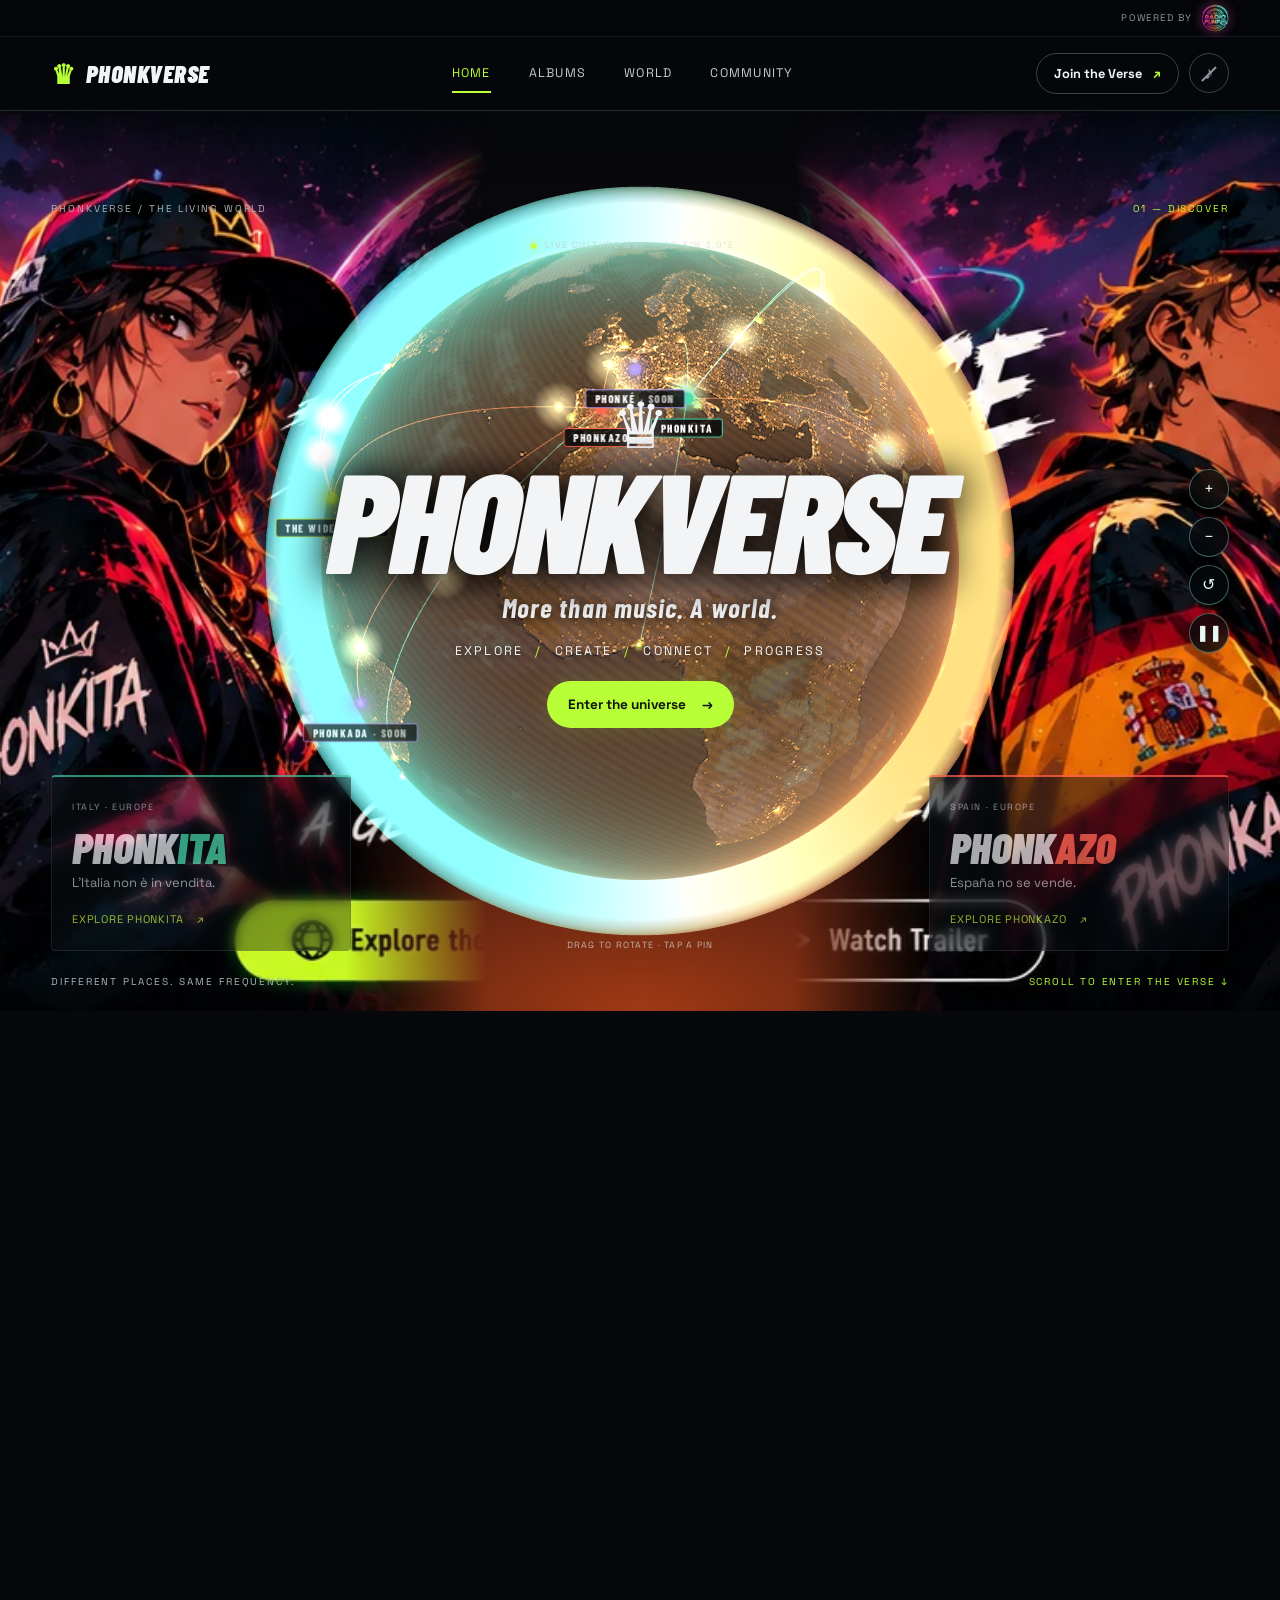
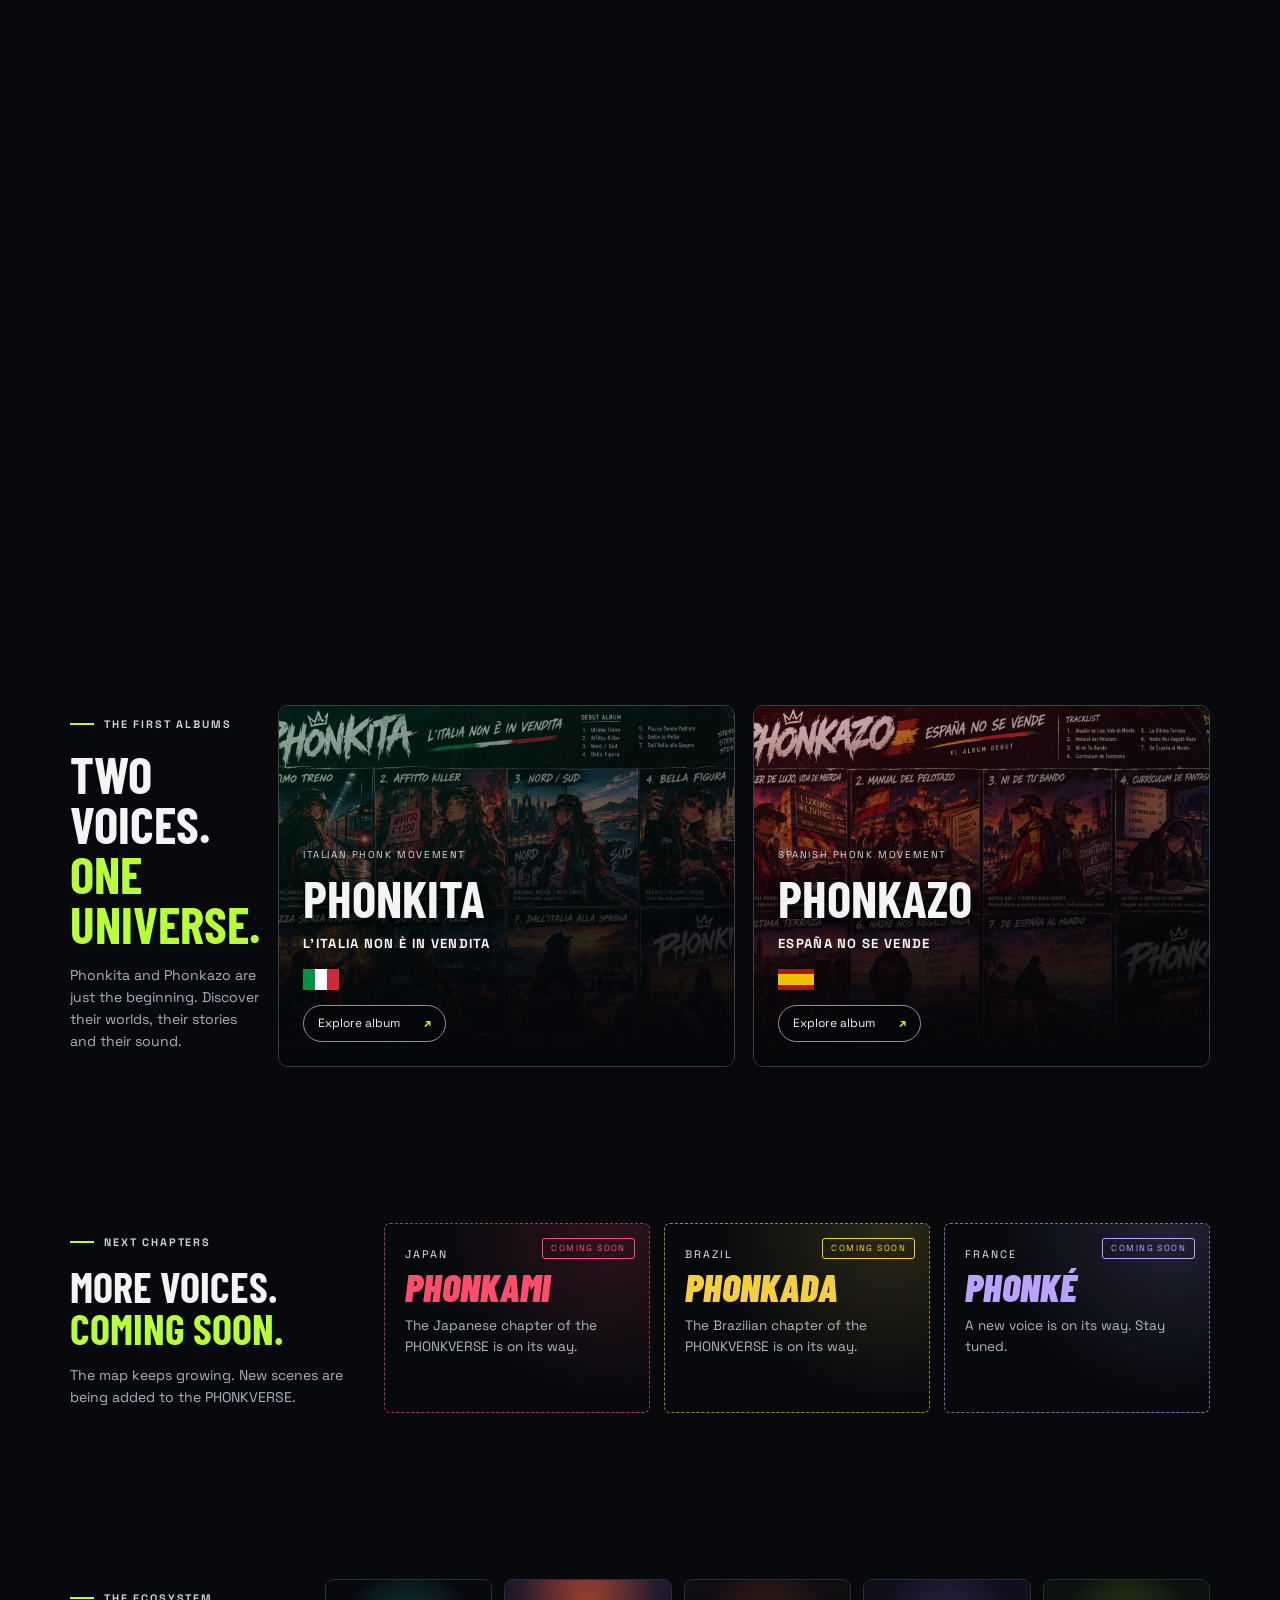
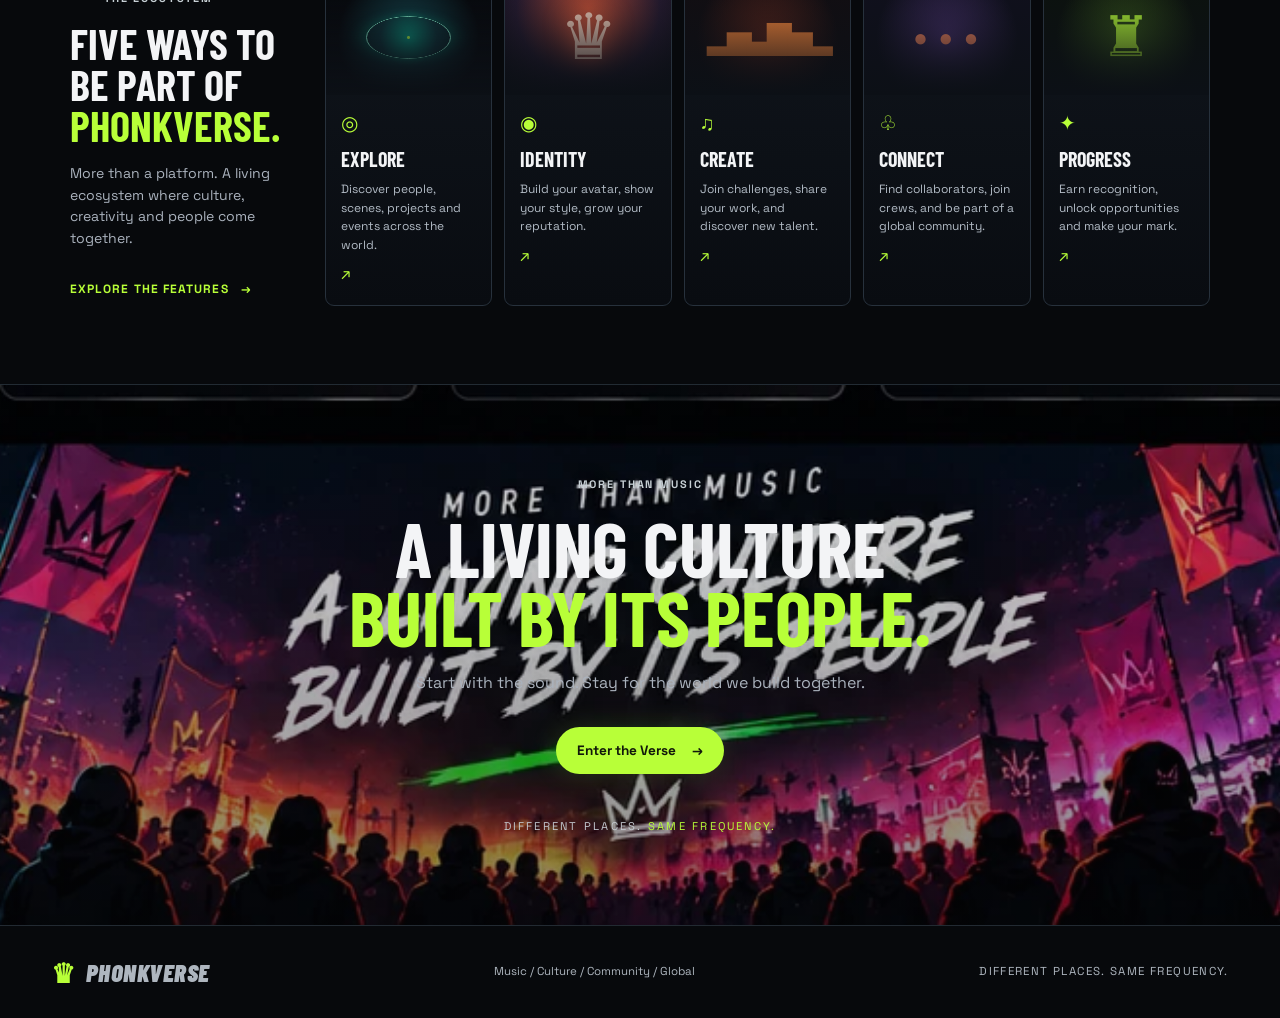
==== commit 9fe863ed: "phonkazo edits and coming soon" ====
--- a/index.html
+++ b/index.html
@@ -6,7 +6,7 @@
   <meta name="theme-color" content="#07090c">
   <meta name="description" content="PHONKVERSE — more than music. A world. Discover the culture, creators and sounds connecting a new global phonk universe.">
   <title>PHONKVERSE — More Than Music. A World.</title>
-  <link rel="stylesheet" href="css/style.css?v=globe-7">
+  <link rel="stylesheet" href="css/style.css?v=globe-8">
 </head>
 <body class="home-page">
   <div class="powered-bar">
@@ -90,6 +90,15 @@
       </a>
     </section>
 
+    <section id="upcoming" class="section upcoming-section" aria-labelledby="upcoming-title">
+      <div class="section-intro">
+        <p class="eyebrow"><span class="eyebrow-line"></span> NEXT CHAPTERS</p>
+        <h2 id="upcoming-title">More voices.<br><span>Coming soon.</span></h2>
+        <p>The map keeps growing. New scenes are being added to the PHONKVERSE.</p>
+      </div>
+      <div class="soon-grid" id="upcoming-grid"></div>
+    </section>
+
     <section id="ecosystem" class="section ecosystem-section">
       <div class="section-intro">
         <p class="eyebrow"><span class="eyebrow-line"></span> THE ECOSYSTEM</p>
@@ -119,6 +128,7 @@
   <footer class="site-footer"><a class="brand" href="index.html"><span class="brand-mark">♛</span><span>PHONKVERSE</span></a><p>Music / Culture / Community / Global</p><span class="footer-motto">DIFFERENT PLACES. SAME FREQUENCY.</span></footer>
   <script src="js/main.js"></script>
   <script type="module" src="js/globe/index.js"></script>
+  <script type="module" src="js/coming-soon.js"></script>
   <script src="js/bgm.js"></script>
 </body>
 </html>
--- a/css/style.css
+++ b/css/style.css
@@ -251,3 +251,16 @@
 .powered-by img { display: block; width: 28px; height: 28px; border-radius: 50%; box-shadow: 0 0 12px rgba(255,90,200,.35); transition: transform .25s, box-shadow .25s; }
 .powered-by:hover { color: #fff; } .powered-by:hover img { transform: scale(1.1) rotate(-4deg); box-shadow: 0 0 16px rgba(80,255,220,.55); }
 .powered-by:focus-visible { outline: 2px solid var(--lime); outline-offset: 3px; border-radius: 6px; }
+
+/* ===== Coming-soon chapters (data in js/upcoming.js) ===== */
+.upcoming-section { display: grid; grid-template-columns: minmax(220px, 1fr) 3fr; gap: clamp(18px, 3vw, 40px); align-items: start; }
+.soon-grid { display: grid; grid-template-columns: repeat(3, minmax(0, 1fr)); gap: 14px; }
+.soon-card { position: relative; min-height: 190px; padding: 22px 20px; border: 1px dashed color-mix(in srgb, var(--c) 55%, #2a323b); border-radius: 6px; overflow: hidden;
+  background: radial-gradient(circle at 85% 0%, color-mix(in srgb, var(--c) 16%, transparent), transparent 60%), rgba(8,11,15,.7); }
+.soon-card h3 { margin: 6px 0 10px; font-family: "Barlow Condensed", sans-serif; font-style: italic; font-weight: 900; font-size: clamp(1.8rem, 3vw, 2.5rem); line-height: .95; color: var(--c); letter-spacing: .01em; }
+.soon-card p { margin: 0; color: #aeb7c0; font-size: .85rem; line-height: 1.55; }
+.soon-card .soon-country { color: #e6ebef; font-size: .68rem; letter-spacing: .18em; text-transform: uppercase; }
+.soon-badge { position: absolute; top: 14px; right: 14px; padding: 3px 8px; border: 1px solid var(--c); border-radius: 3px; color: var(--c); font-size: .55rem; letter-spacing: .16em; }
+.tone-soon { --c: #b9a3ff; }
+.globe-pin.is-soon .pin-dot { opacity: .85; } .globe-pin.is-soon .pin-label::after { content: " · SOON"; opacity: .7; }
+@media (max-width: 800px) { .upcoming-section { grid-template-columns: 1fr; } .soon-grid { grid-template-columns: 1fr; } .soon-card { min-height: 0; } }
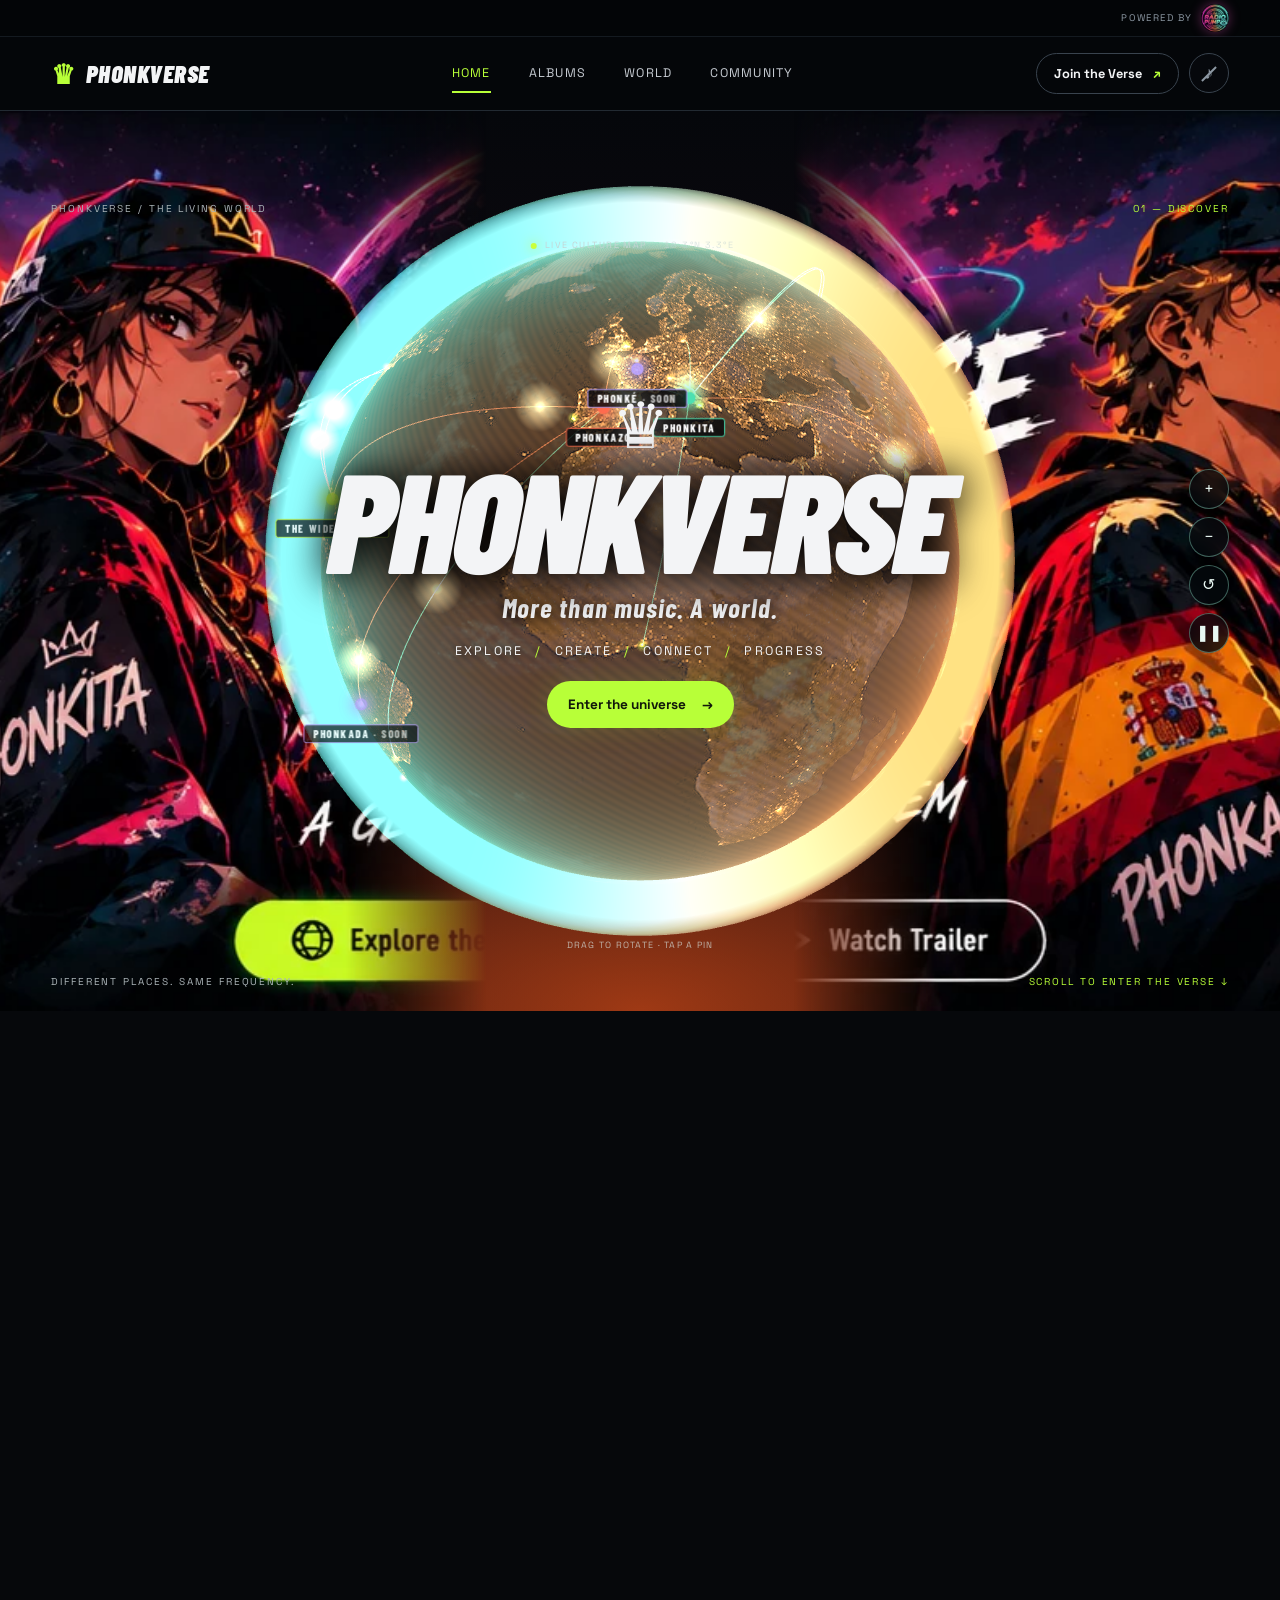
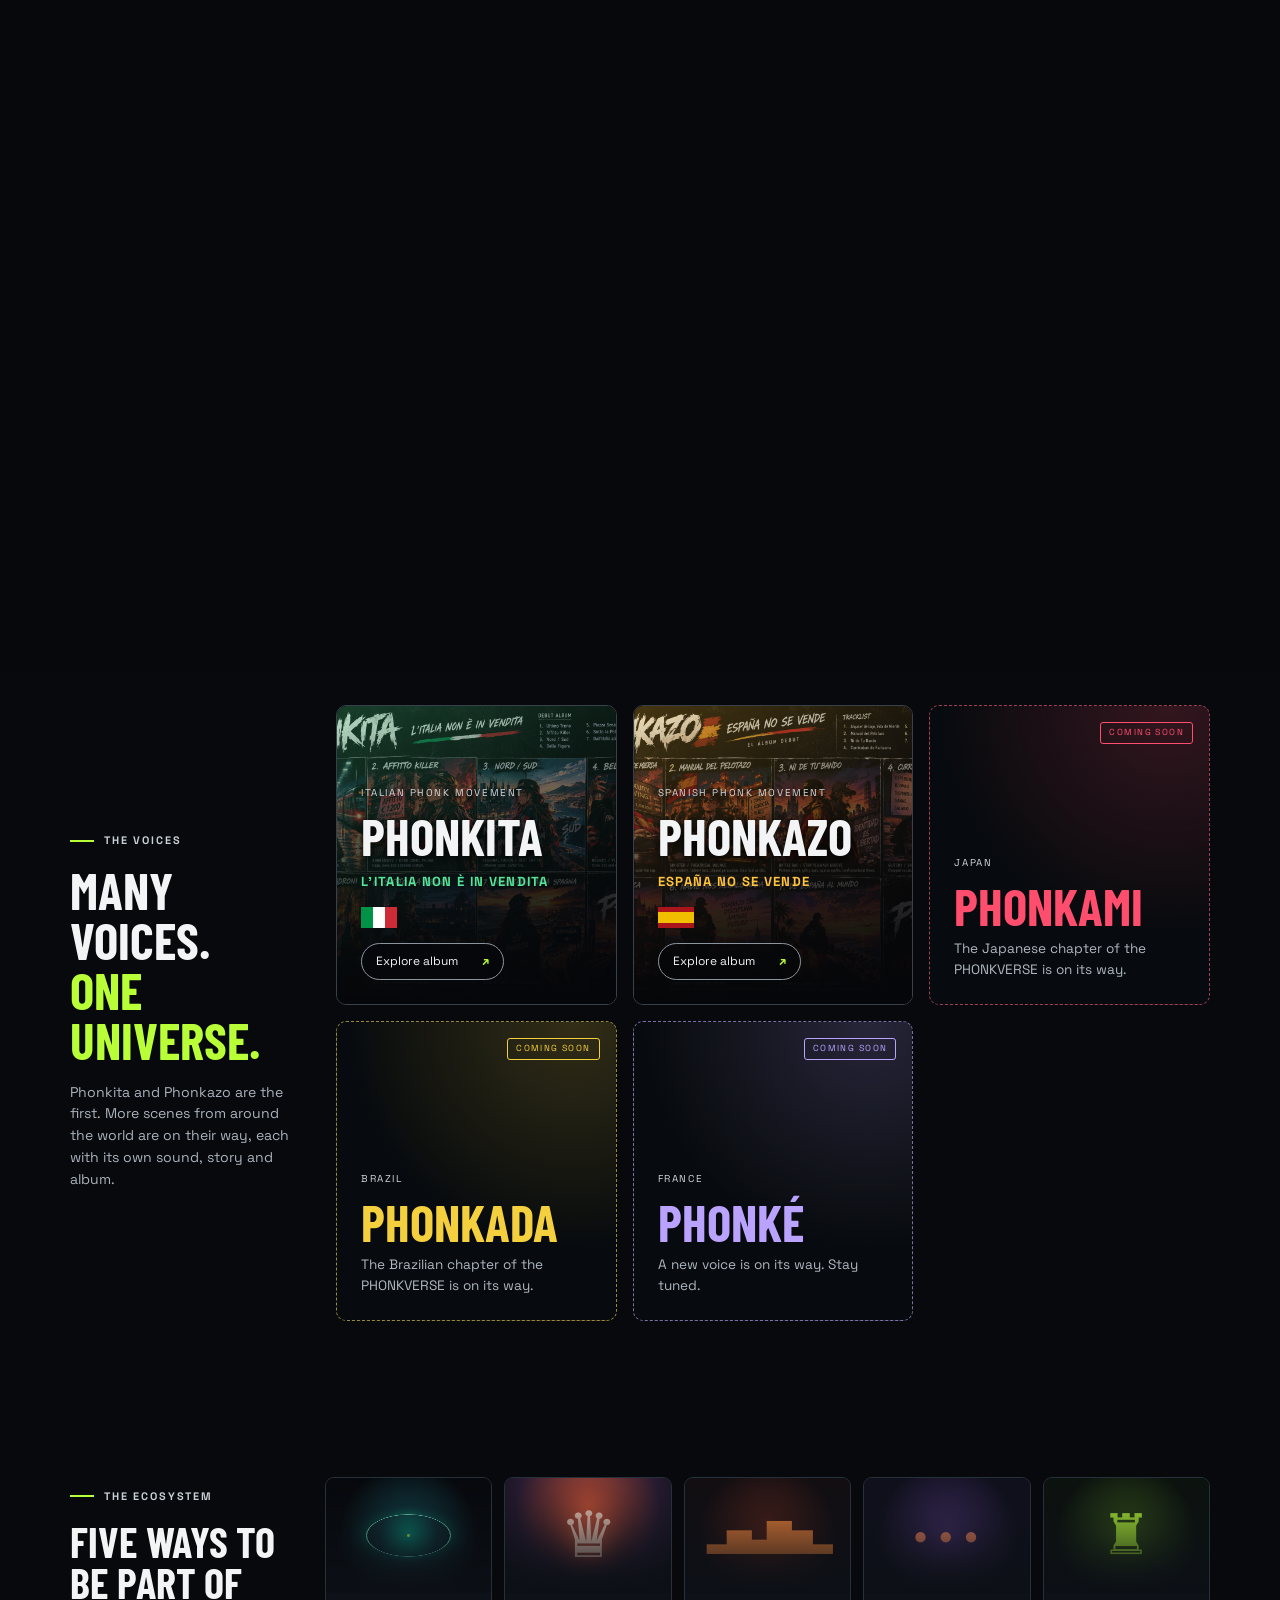
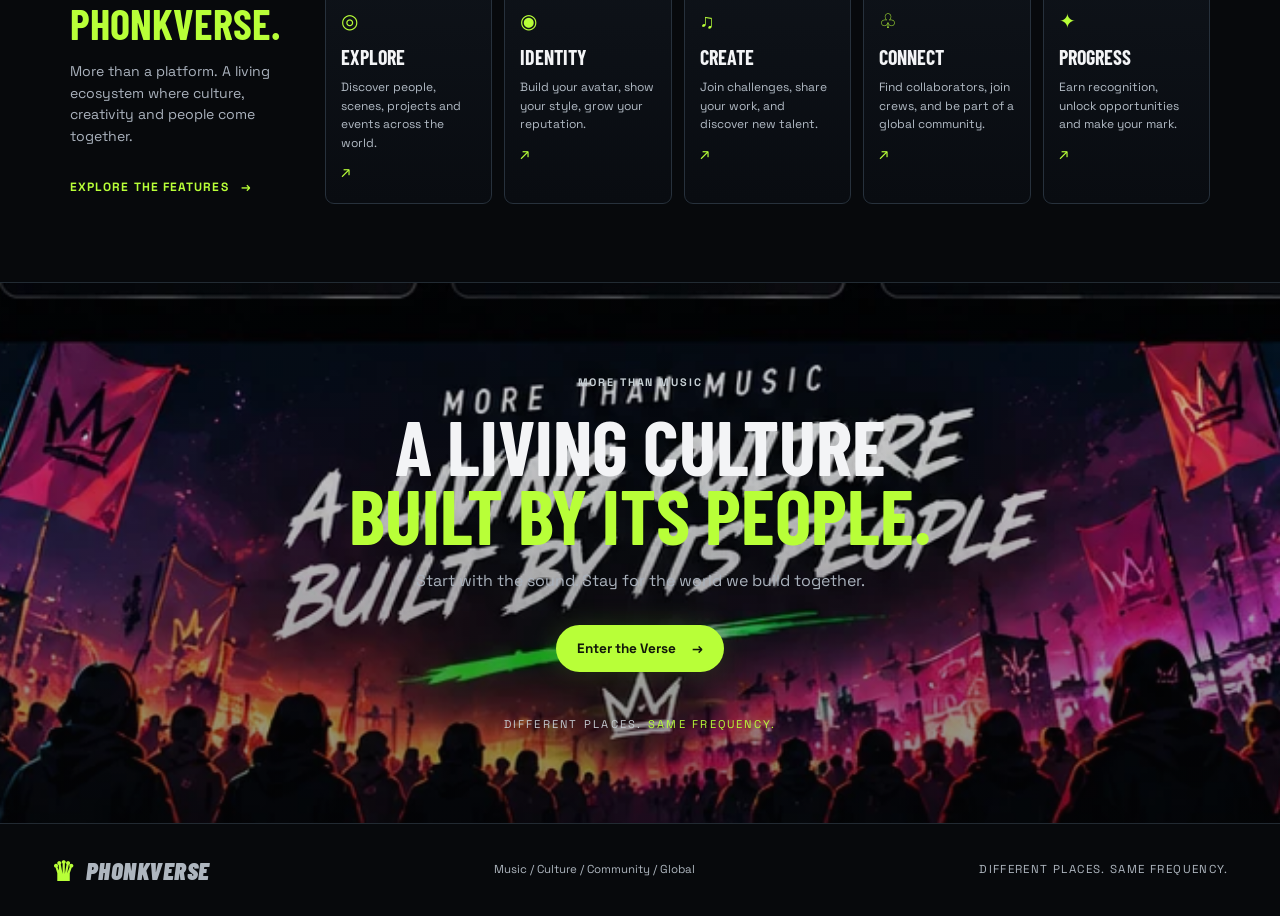
==== commit d28dbd15: "many voices update" ====
--- a/index.html
+++ b/index.html
@@ -6,7 +6,7 @@
   <meta name="theme-color" content="#07090c">
   <meta name="description" content="PHONKVERSE — more than music. A world. Discover the culture, creators and sounds connecting a new global phonk universe.">
   <title>PHONKVERSE — More Than Music. A World.</title>
-  <link rel="stylesheet" href="css/style.css?v=globe-8">
+  <link rel="stylesheet" href="css/style.css?v=globe-9">
 </head>
 <body class="home-page">
   <div class="powered-bar">
@@ -58,15 +58,6 @@
         </div>
         <div class="globe-hint" id="globe-hint"></div>
 
-        <article class="world-avatar world-avatar-italy" id="avatar-italy">
-          <span class="avatar-country">ITALY · EUROPE</span><h2>PHONK<span>ITA</span></h2>
-          <p>L’Italia non è in vendita.</p><a href="phonkita.html">Explore Phonkita <span>↗</span></a>
-        </article>
-        <article class="world-avatar world-avatar-spain" id="avatar-spain">
-          <span class="avatar-country">SPAIN · EUROPE</span><h2>PHONK<span>AZO</span></h2>
-          <p>España no se vende.</p><a href="phonkazo.html">Explore Phonkazo <span>↗</span></a>
-        </article>
-
         <div class="poi-card" id="poi-card" aria-live="polite">
           <button class="poi-close" id="poi-close" aria-label="Close location details">×</button>
           <span class="poi-kicker">PHONKVERSE PIN / <span id="poi-region">EUROPE</span></span>
@@ -76,27 +67,13 @@
       </div>
     </section>
 
-    <section id="albums" class="section albums-section">
+    <section id="albums" class="section voices-section" aria-labelledby="voices-title">
       <div class="section-intro albums-intro">
-        <p class="eyebrow"><span class="eyebrow-line"></span> THE FIRST ALBUMS</p>
-        <h2>Two voices.<br><span>One universe.</span></h2>
-        <p>Phonkita and Phonkazo are just the beginning. Discover their worlds, their stories and their sound.</p>
+        <p class="eyebrow"><span class="eyebrow-line"></span> THE VOICES</p>
+        <h2 id="voices-title">Many voices.<br><span>One universe.</span></h2>
+        <p>Phonkita and Phonkazo are the first. More scenes from around the world are on their way, each with its own sound, story and album.</p>
       </div>
-      <a class="album-card album-italy" href="phonkita.html">
-        <div class="album-card-bg"></div><div class="album-card-content"><span class="album-kicker">ITALIAN PHONK MOVEMENT</span><h3>PHONKITA</h3><p>L’ITALIA NON È IN VENDITA</p><span class="album-flag flag-italy"></span><span class="album-button">Explore album <b>↗</b></span></div>
-      </a>
-      <a class="album-card album-spain" href="phonkazo.html">
-        <div class="album-card-bg"></div><div class="album-card-content"><span class="album-kicker">SPANISH PHONK MOVEMENT</span><h3>PHONKAZO</h3><p>ESPAÑA NO SE VENDE</p><span class="album-flag flag-spain"></span><span class="album-button">Explore album <b>↗</b></span></div>
-      </a>
-    </section>
-
-    <section id="upcoming" class="section upcoming-section" aria-labelledby="upcoming-title">
-      <div class="section-intro">
-        <p class="eyebrow"><span class="eyebrow-line"></span> NEXT CHAPTERS</p>
-        <h2 id="upcoming-title">More voices.<br><span>Coming soon.</span></h2>
-        <p>The map keeps growing. New scenes are being added to the PHONKVERSE.</p>
-      </div>
-      <div class="soon-grid" id="upcoming-grid"></div>
+      <div class="voices-grid" id="voices-grid"></div>
     </section>
 
     <section id="ecosystem" class="section ecosystem-section">
@@ -128,7 +105,7 @@
   <footer class="site-footer"><a class="brand" href="index.html"><span class="brand-mark">♛</span><span>PHONKVERSE</span></a><p>Music / Culture / Community / Global</p><span class="footer-motto">DIFFERENT PLACES. SAME FREQUENCY.</span></footer>
   <script src="js/main.js"></script>
   <script type="module" src="js/globe/index.js"></script>
-  <script type="module" src="js/coming-soon.js"></script>
+  <script type="module" src="js/voices.js"></script>
   <script src="js/bgm.js"></script>
 </body>
 </html>
--- a/css/style.css
+++ b/css/style.css
@@ -183,15 +183,7 @@
 .globe-controls button:hover { background: #caff3b; color: #080b0d; }
 .globe-hint { position: absolute; z-index: 8; left: 50%; bottom: 58px; transform: translateX(-50%); color: rgba(217,231,228,.7); font-size: 9px; letter-spacing: .14em; white-space: nowrap; pointer-events: none; }
 
-.world-avatar { position: absolute; z-index: 6; bottom: 90px; width: min(26vw, 300px); padding: 16px 20px; border: 1px solid rgba(255,255,255,.13); border-radius: 4px;
-  background: linear-gradient(135deg, rgba(13,20,25,.82), rgba(10,12,16,.5)); backdrop-filter: blur(6px); -webkit-backdrop-filter: blur(6px);
-  opacity: calc(.15 + var(--p) * .85); transform: translate3d(0, calc((1 - var(--p)) * 30px), 0); will-change: transform, opacity; }
-.world-avatar-italy { left: 4vw; border-top: 2px solid #41c9a1; } .world-avatar-spain { right: 4vw; border-top: 2px solid #ff624f; }
-.world-avatar .avatar-country { color: #b9c2c6; font-size: 9px; letter-spacing: .18em; }
-.world-avatar h2 { margin: 8px 0 2px; font-family: "Barlow Condensed", sans-serif; font-size: clamp(26px,3.4vw,46px); line-height: .95; font-weight: 900; font-style: italic; }
-.world-avatar-italy h2 span { color: #4ce0b1; } .world-avatar-spain h2 span { color: #ff7059; }
-.world-avatar p { color: #c3cbce; font-size: 13px; margin: 6px 0 12px; }
-.world-avatar a,.poi-card a { display: inline-flex; gap: 14px; align-items: center; color: #d1ff43; font-size: 11px; letter-spacing: .07em; text-transform: uppercase; padding: 6px 0; }
+.poi-card a { display: inline-flex; gap: 14px; align-items: center; color: #d1ff43; font-size: 11px; letter-spacing: .07em; text-transform: uppercase; padding: 6px 0; }
 .poi-card { position: absolute; z-index: 9; left: 50%; bottom: 96px; width: min(340px, 90vw); transform: translate(-50%, 12px); padding: 22px; border: 1px solid rgba(202,255,59,.45); background: rgba(6,10,13,.93);
   box-shadow: 0 16px 55px rgba(0,0,0,.5); opacity: 0; visibility: hidden; transition: .25s ease; backdrop-filter: blur(14px); -webkit-backdrop-filter: blur(14px); }
 .poi-card.is-open { opacity: 1; visibility: visible; transform: translate(-50%, 0); }
@@ -209,8 +201,6 @@
   .globe-controls { flex-direction: row; top: auto; right: 4vw; bottom: 168px; transform: none; }
   .globe-controls button { width: 44px; height: 44px; }
   .globe-hint { bottom: 44px; font-size: 7px; }
-  .world-avatar { bottom: 62px; width: 43vw; padding: 10px 12px; } .world-avatar p { font-size: 10px; margin-bottom: 6px; } .world-avatar a { font-size: 9px; gap: 8px; }
-  .world-avatar .avatar-country { font-size: 7px; } .world-avatar-italy { left: 3vw; } .world-avatar-spain { right: 3vw; }
   .poi-card { bottom: 150px; } .world-bottomline { bottom: 12px; font-size: 7px; }
 }
 @media (prefers-reduced-motion: reduce) { html { scroll-behavior: auto; } .globe-pin .pin-ring,.hud-dot { animation: none; } .poi-card { transition: none; } }
@@ -224,7 +214,6 @@
 
 /* ===== Mobile / iPhone fixes for the world stage ===== */
 .globe-stage::before { content: ""; position: absolute; inset: 7%; border-radius: 50%; z-index: -1; background: radial-gradient(circle, #04070b 0 70%, transparent 71%); } /* opaque backing: art can never show through the globe */
-.world-avatar { opacity: calc(.7 + var(--p) * .3); }
 @media (max-width: 800px) {
   .avatar-art { background-size: auto 42%; opacity: .85; }
   .avatar-art-italy { -webkit-mask-image: linear-gradient(90deg,#000 0,#000 22%,transparent 46%); mask-image: linear-gradient(90deg,#000 0,#000 22%,transparent 46%); }
@@ -233,8 +222,7 @@
   .world-title h1 { font-size: clamp(2.6rem, 14vw, 4.4rem); }
   .globe-stage { width: min(104vw, 66svh); top: 57%; }
   .globe-hud { top: 100px; }
-  .world-avatar { background: rgba(7,10,14,.94); }
-}
+  }
 
 /* ===== Background-music toggle (injected by js/bgm.js into the header) ===== */
 .header-end { display: flex; align-items: center; gap: 10px; }
@@ -253,14 +241,21 @@
 .powered-by:focus-visible { outline: 2px solid var(--lime); outline-offset: 3px; border-radius: 6px; }
 
 /* ===== Coming-soon chapters (data in js/upcoming.js) ===== */
-.upcoming-section { display: grid; grid-template-columns: minmax(220px, 1fr) 3fr; gap: clamp(18px, 3vw, 40px); align-items: start; }
-.soon-grid { display: grid; grid-template-columns: repeat(3, minmax(0, 1fr)); gap: 14px; }
-.soon-card { position: relative; min-height: 190px; padding: 22px 20px; border: 1px dashed color-mix(in srgb, var(--c) 55%, #2a323b); border-radius: 6px; overflow: hidden;
-  background: radial-gradient(circle at 85% 0%, color-mix(in srgb, var(--c) 16%, transparent), transparent 60%), rgba(8,11,15,.7); }
-.soon-card h3 { margin: 6px 0 10px; font-family: "Barlow Condensed", sans-serif; font-style: italic; font-weight: 900; font-size: clamp(1.8rem, 3vw, 2.5rem); line-height: .95; color: var(--c); letter-spacing: .01em; }
-.soon-card p { margin: 0; color: #aeb7c0; font-size: .85rem; line-height: 1.55; }
-.soon-card .soon-country { color: #e6ebef; font-size: .68rem; letter-spacing: .18em; text-transform: uppercase; }
-.soon-badge { position: absolute; top: 14px; right: 14px; padding: 3px 8px; border: 1px solid var(--c); border-radius: 3px; color: var(--c); font-size: .55rem; letter-spacing: .16em; }
 .tone-soon { --c: #b9a3ff; }
 .globe-pin.is-soon .pin-dot { opacity: .85; } .globe-pin.is-soon .pin-label::after { content: " · SOON"; opacity: .7; }
-@media (max-width: 800px) { .upcoming-section { grid-template-columns: 1fr; } .soon-grid { grid-template-columns: 1fr; } .soon-card { min-height: 0; } }
+
+/* ===== "Many voices" grid (live albums + coming-soon chapters; see js/voices.js) ===== */
+.voices-section { display: grid; grid-template-columns: minmax(190px, 230px) minmax(0, 1fr); gap: clamp(18px, 3vw, 36px); align-items: start; padding-top: 34px; }
+.voices-grid { display: grid; grid-template-columns: repeat(auto-fill, minmax(250px, 1fr)); gap: 16px; }
+.voices-grid .album-card, .voices-grid .soon-card { min-height: 300px; }
+.voices-grid .album-card { background: #07090c; }
+.voices-grid .album-card-content .album-kicker { text-shadow: 0 1px 8px #000; }
+.soon-card { position: relative; display: flex; align-items: flex-end; border: 1px dashed color-mix(in srgb, var(--c) 55%, #2a323b); border-radius: 10px; overflow: hidden;
+  background: radial-gradient(circle at 85% 0%, color-mix(in srgb, var(--c) 18%, transparent), transparent 60%), rgba(8,11,15,.75); }
+.soon-body { padding: 24px; }
+.soon-card h3 { margin: 9px 0; font-family: "Barlow Condensed", sans-serif; font-size: clamp(2.5rem, 4vw, 4rem); line-height: .9; color: var(--c); }
+.soon-card p { margin: 0; color: #aeb7c0; font-size: .85rem; line-height: 1.55; }
+.soon-card .album-kicker { color: #d3d7dc; }
+.soon-badge { position: absolute; top: 16px; right: 16px; padding: 3px 8px; border: 1px solid var(--c); border-radius: 3px; color: var(--c); font-size: .55rem; letter-spacing: .16em; }
+@media (max-width: 900px) { .voices-section { grid-template-columns: 1fr; } .voices-section .albums-intro { max-width: 600px; } }
+@media (max-width: 640px) { .voices-grid { grid-template-columns: 1fr; } .voices-grid .album-card, .voices-grid .soon-card { min-height: 250px; } }
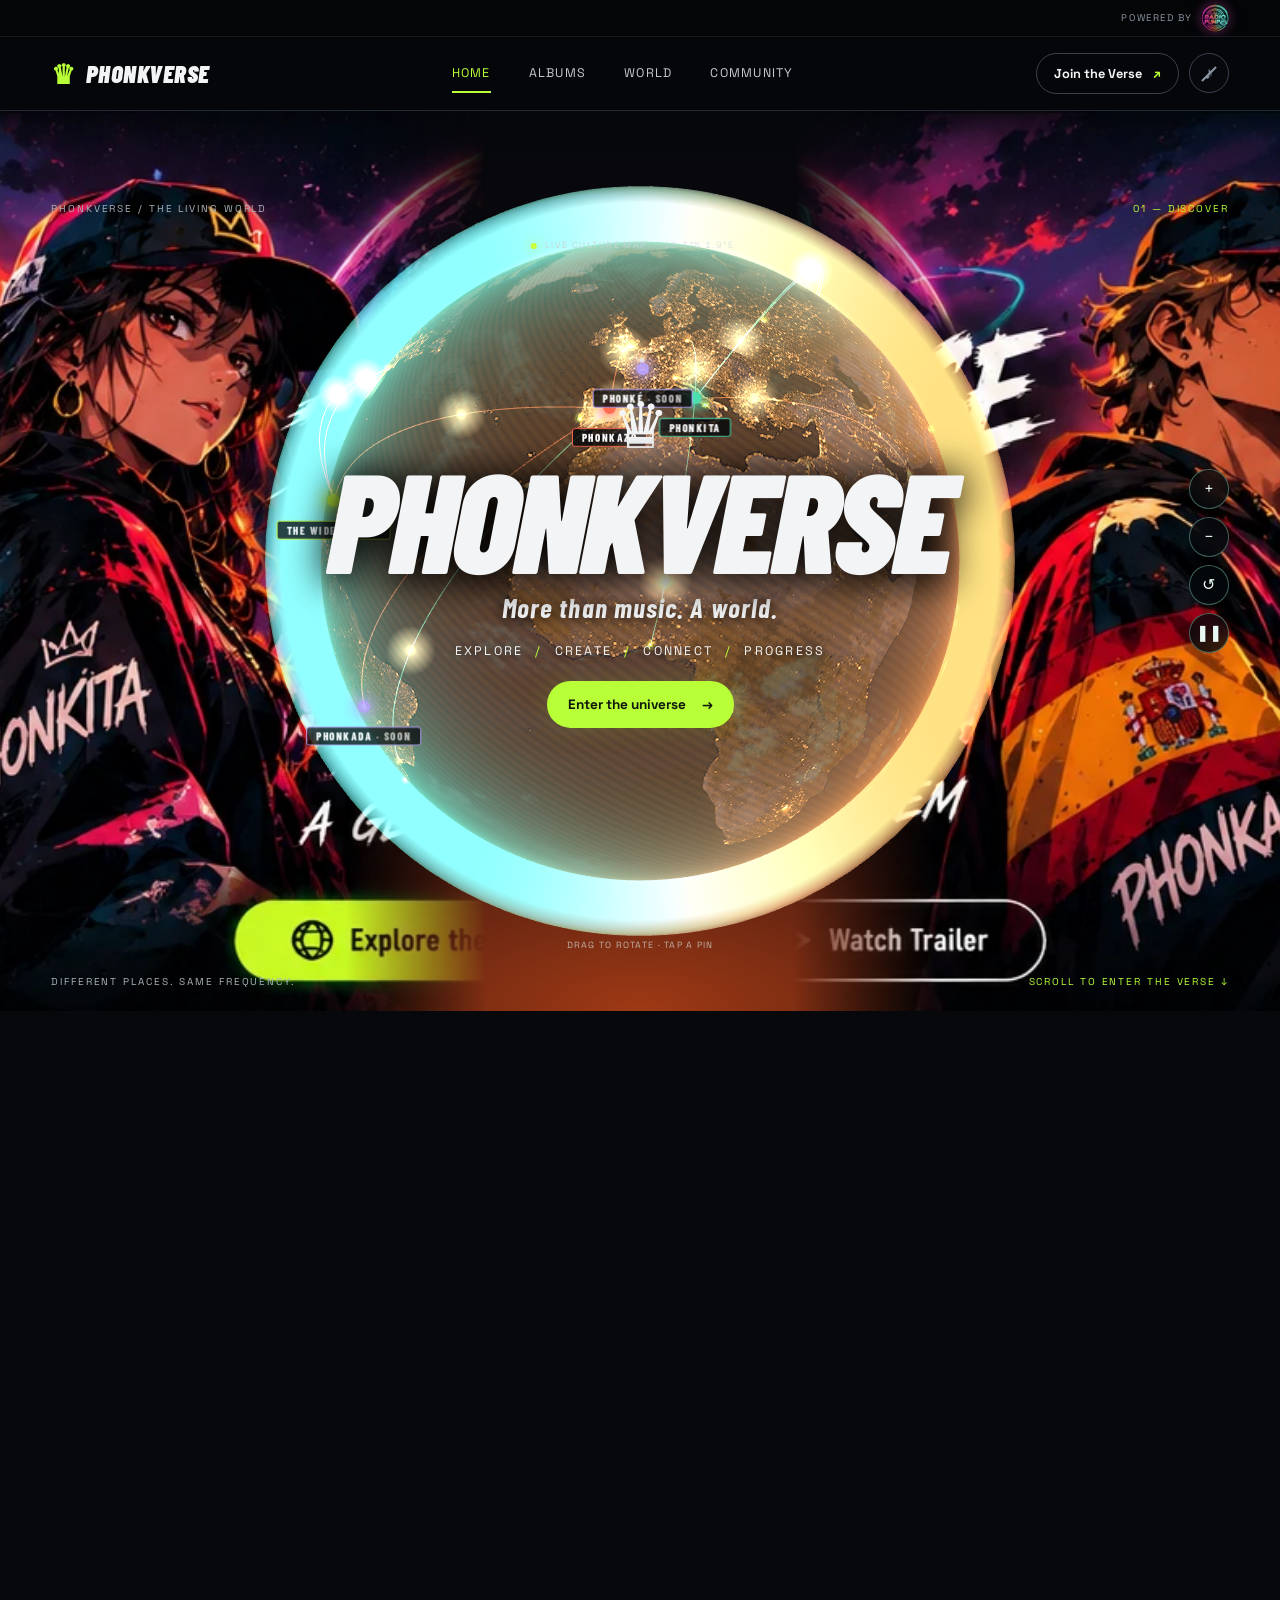
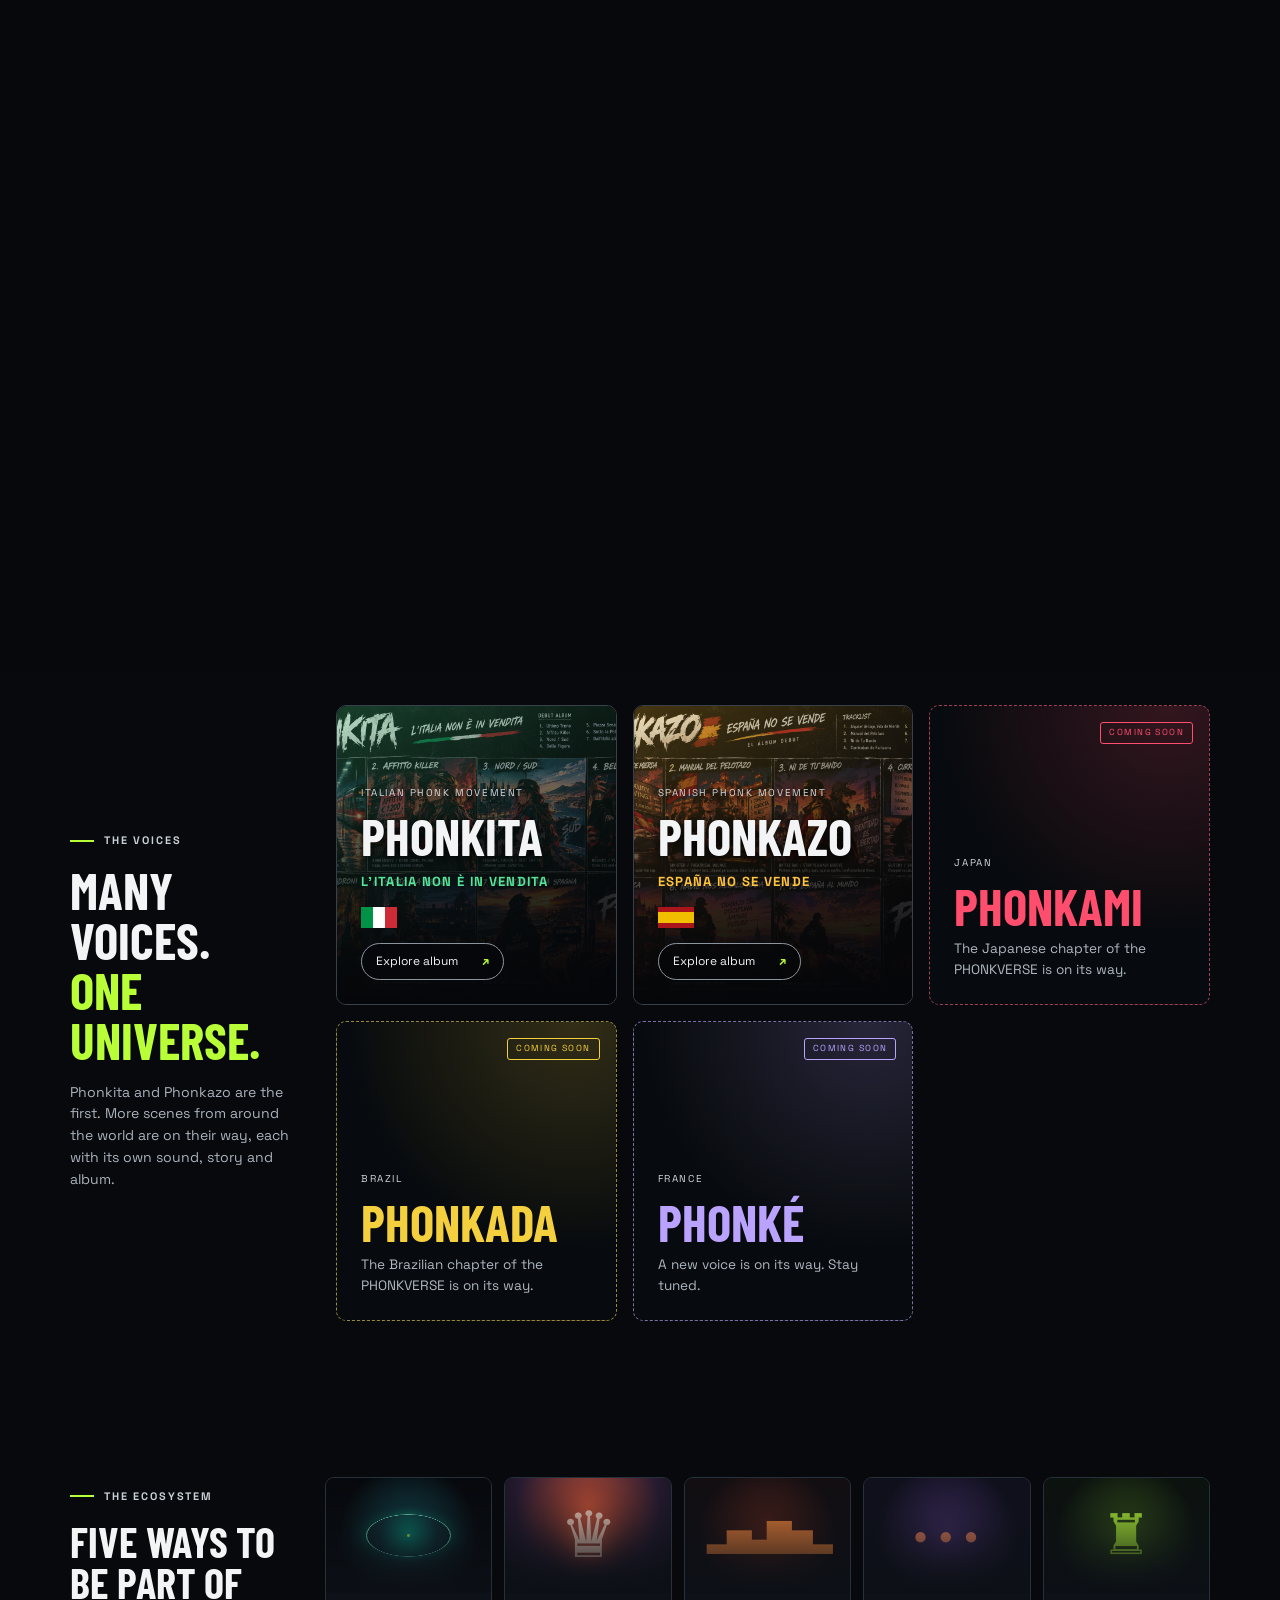
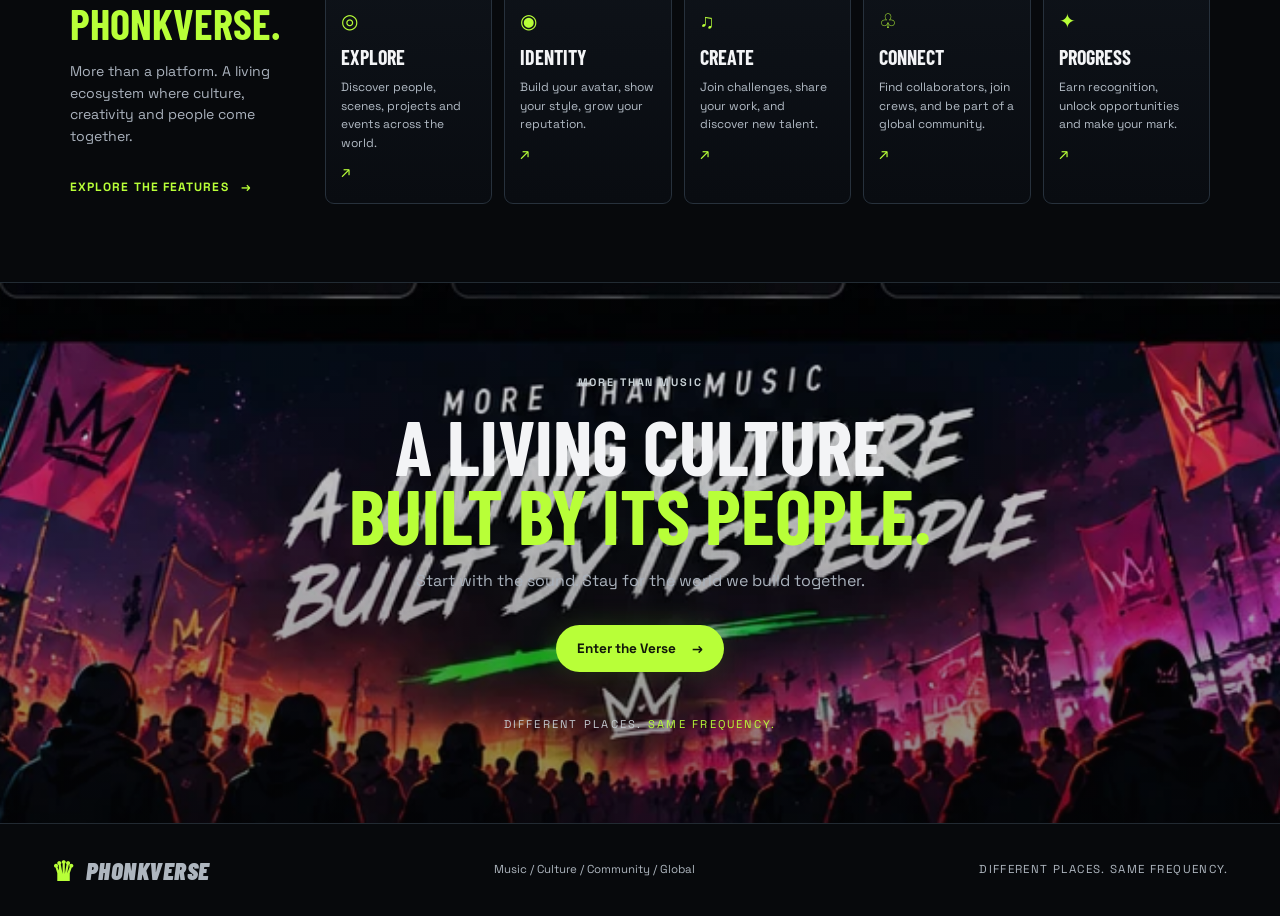
==== commit af456eca: "globe interaction and PWA files" ====
--- a/index.html
+++ b/index.html
@@ -3,10 +3,18 @@
 <head>
   <meta charset="utf-8">
   <meta name="viewport" content="width=device-width, initial-scale=1">
-  <meta name="theme-color" content="#07090c">
   <meta name="description" content="PHONKVERSE — more than music. A world. Discover the culture, creators and sounds connecting a new global phonk universe.">
   <title>PHONKVERSE — More Than Music. A World.</title>
-  <link rel="stylesheet" href="css/style.css?v=globe-9">
+    <link rel="icon" href="favicon.ico" sizes="48x48">
+  <link rel="icon" href="assets/icons/icon.svg" type="image/svg+xml">
+  <link rel="apple-touch-icon" href="assets/icons/apple-touch-icon.png">
+  <link rel="manifest" href="manifest.webmanifest">
+  <meta name="theme-color" content="#07090c">
+  <meta name="mobile-web-app-capable" content="yes">
+  <meta name="apple-mobile-web-app-capable" content="yes">
+  <meta name="apple-mobile-web-app-title" content="PHONKVERSE">
+  <meta name="apple-mobile-web-app-status-bar-style" content="black">
+  <link rel="stylesheet" href="css/style.css?v=globe-10">
 </head>
 <body class="home-page">
   <div class="powered-bar">
@@ -107,5 +115,6 @@
   <script type="module" src="js/globe/index.js"></script>
   <script type="module" src="js/voices.js"></script>
   <script src="js/bgm.js"></script>
+  <script src="js/pwa.js"></script>
 </body>
 </html>
--- a/css/style.css
+++ b/css/style.css
@@ -154,7 +154,7 @@
 .world-topline { top: 90px; } .world-bottomline { bottom: 22px; }
 .world-topline span:last-child,.world-bottomline span:last-child { color: var(--lime); }
 
-.globe-stage { position: absolute; z-index: 3; left: 50%; top: 50%; width: min(86vh, 70vw, 880px); aspect-ratio: 1; transform: translate(-50%, -50%); }
+.globe-stage { pointer-events: auto; opacity: 1; /* override legacy hero rule (pointer-events:none; opacity:.75 on phones) */ position: absolute; z-index: 3; left: 50%; top: 50%; width: min(86vh, 70vw, 880px); aspect-ratio: 1; transform: translate(-50%, -50%); }
 #phonkverse-globe { position: absolute; inset: 0; display: block; width: 100%; height: 100%; cursor: grab; outline: none;
   touch-action: pan-y; /* vertical swipes still scroll the page on phones; horizontal swipes spin the globe */
   -webkit-tap-highlight-color: transparent; -webkit-user-select: none; user-select: none; }
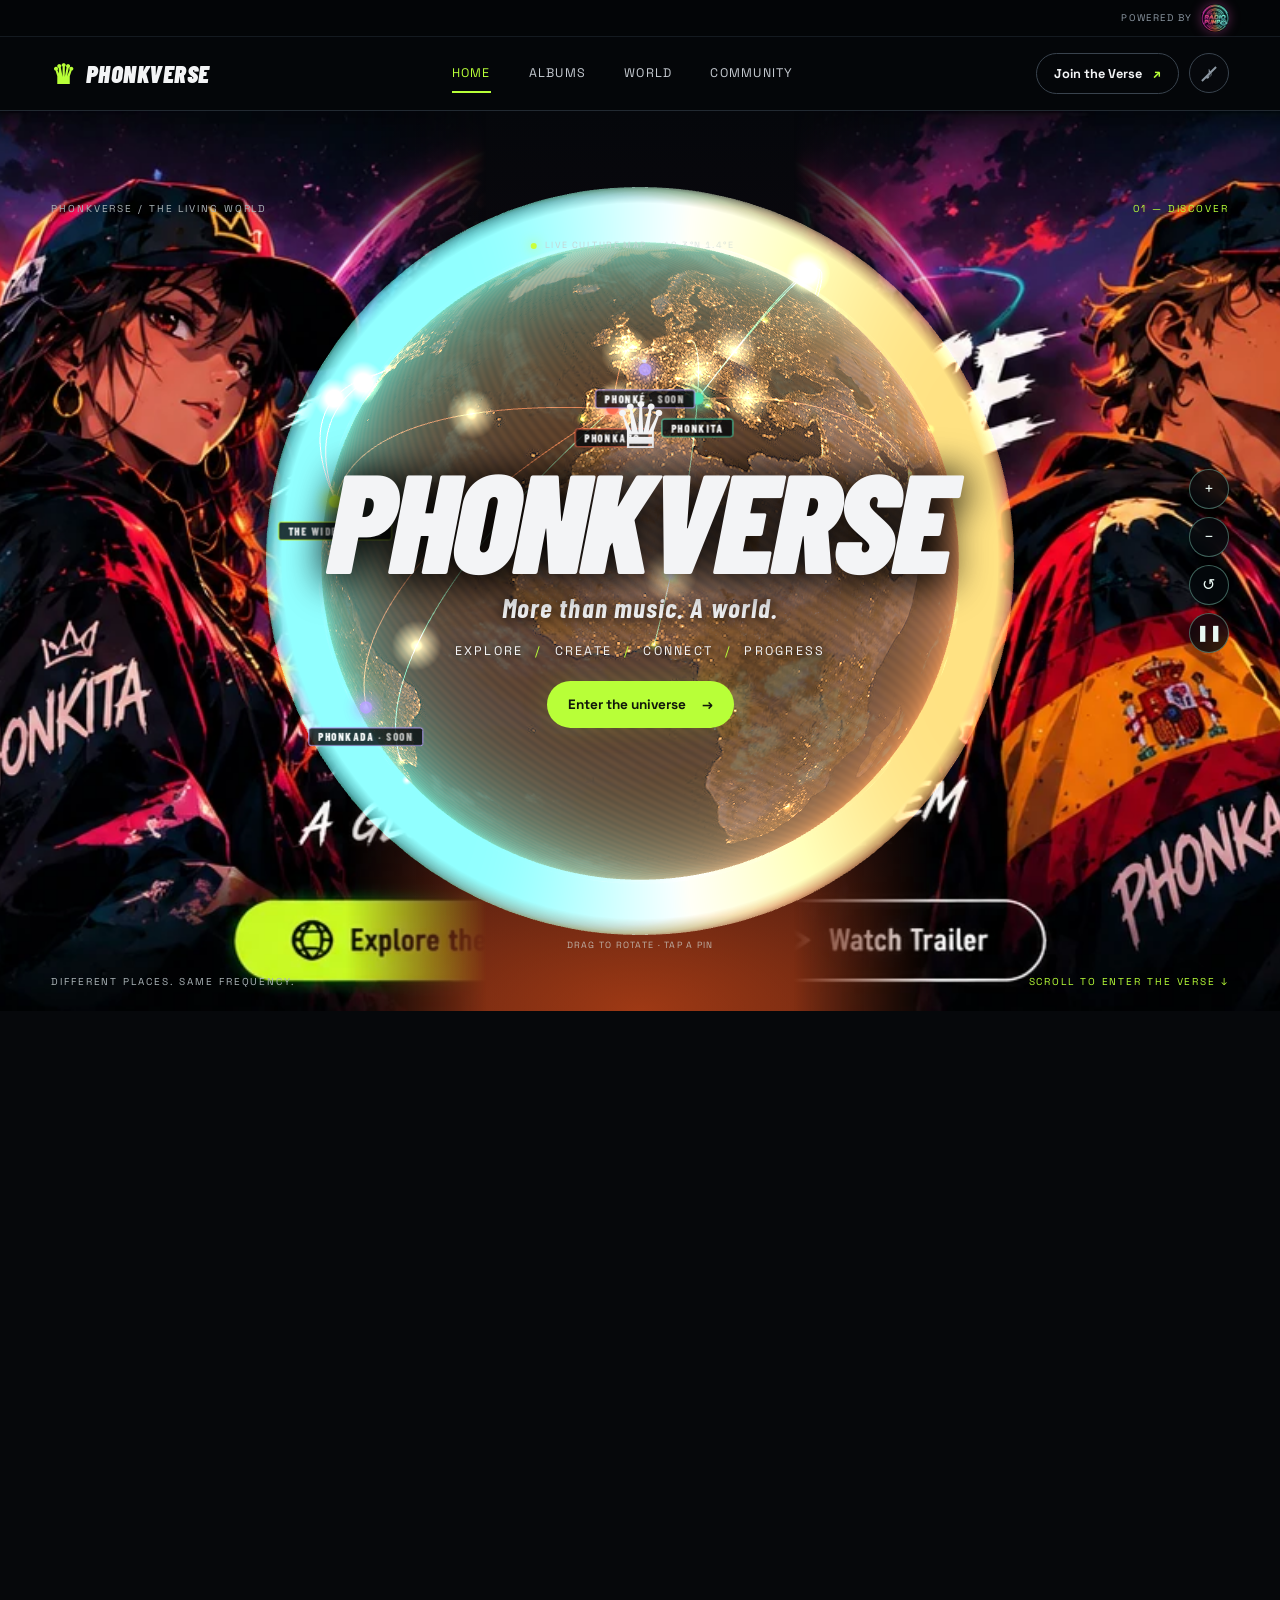
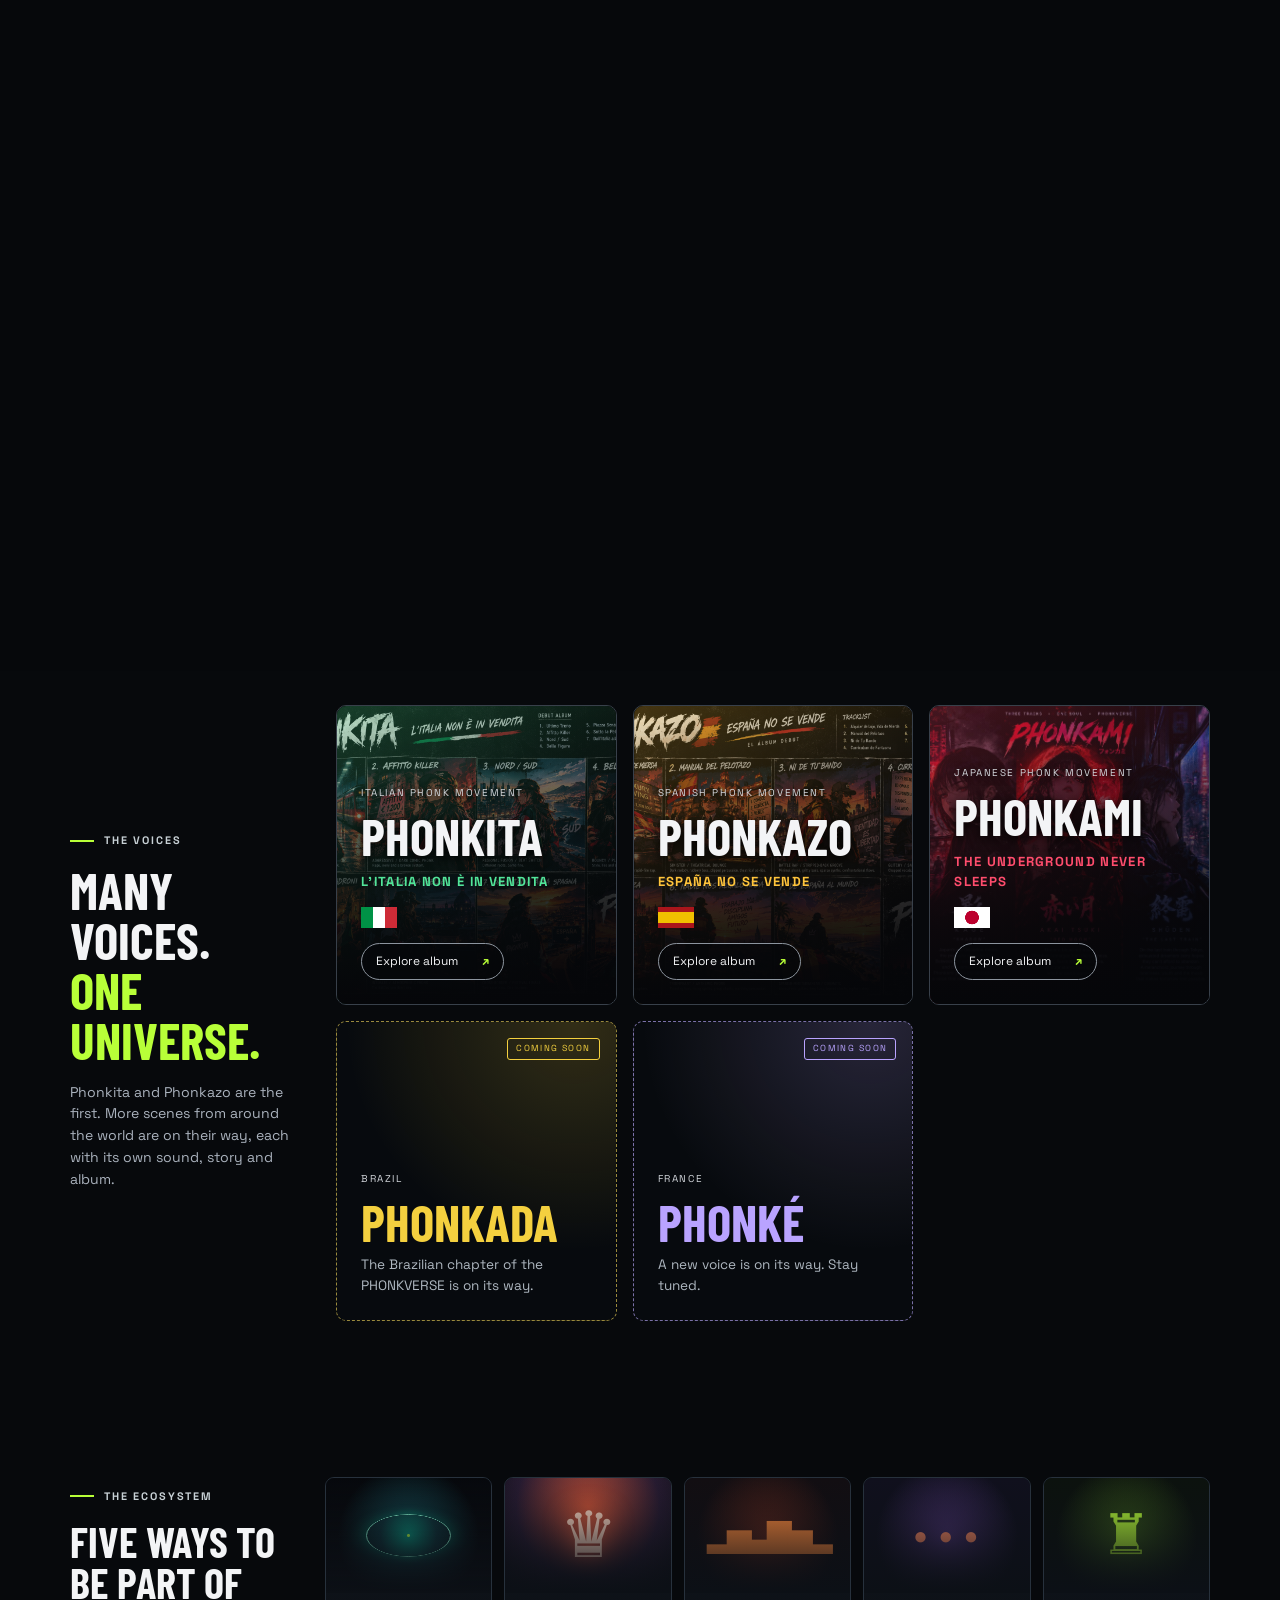
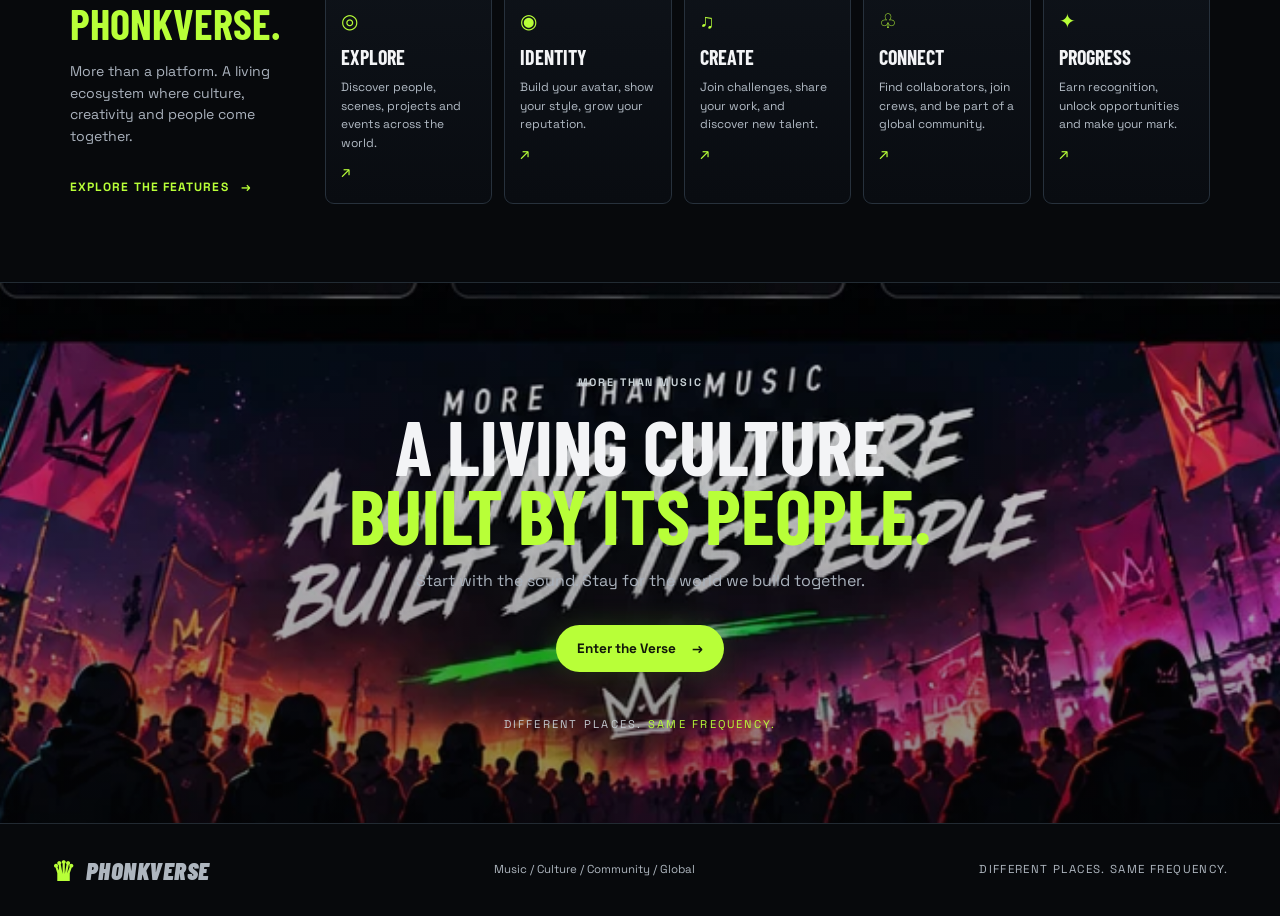
==== commit 22524ee4: "phonkami added" ====
--- a/index.html
+++ b/index.html
@@ -14,7 +14,7 @@
   <meta name="apple-mobile-web-app-capable" content="yes">
   <meta name="apple-mobile-web-app-title" content="PHONKVERSE">
   <meta name="apple-mobile-web-app-status-bar-style" content="black">
-  <link rel="stylesheet" href="css/style.css?v=globe-10">
+  <link rel="stylesheet" href="css/style.css?v=globe-11">
 </head>
 <body class="home-page">
   <div class="powered-bar">
--- a/css/style.css
+++ b/css/style.css
@@ -259,3 +259,9 @@
 .soon-badge { position: absolute; top: 16px; right: 16px; padding: 3px 8px; border: 1px solid var(--c); border-radius: 3px; color: var(--c); font-size: .55rem; letter-spacing: .16em; }
 @media (max-width: 900px) { .voices-section { grid-template-columns: 1fr; } .voices-section .albums-intro { max-width: 600px; } }
 @media (max-width: 640px) { .voices-grid { grid-template-columns: 1fr; } .voices-grid .album-card, .voices-grid .soon-card { min-height: 250px; } }
+
+/* ===== Phonkami (Japan) ===== */
+.japan-theme { --accent: #ff4d6d; }
+.japan-theme .album-hero-art { background-image: url('../assets/images/phonkami-album-board.jpg'); }
+.flag-japan { background: radial-gradient(circle at 50% 50%, #bc002d 0 32%, #fff 34%); }
+.tone-pink { --c: #ff4d6d; }
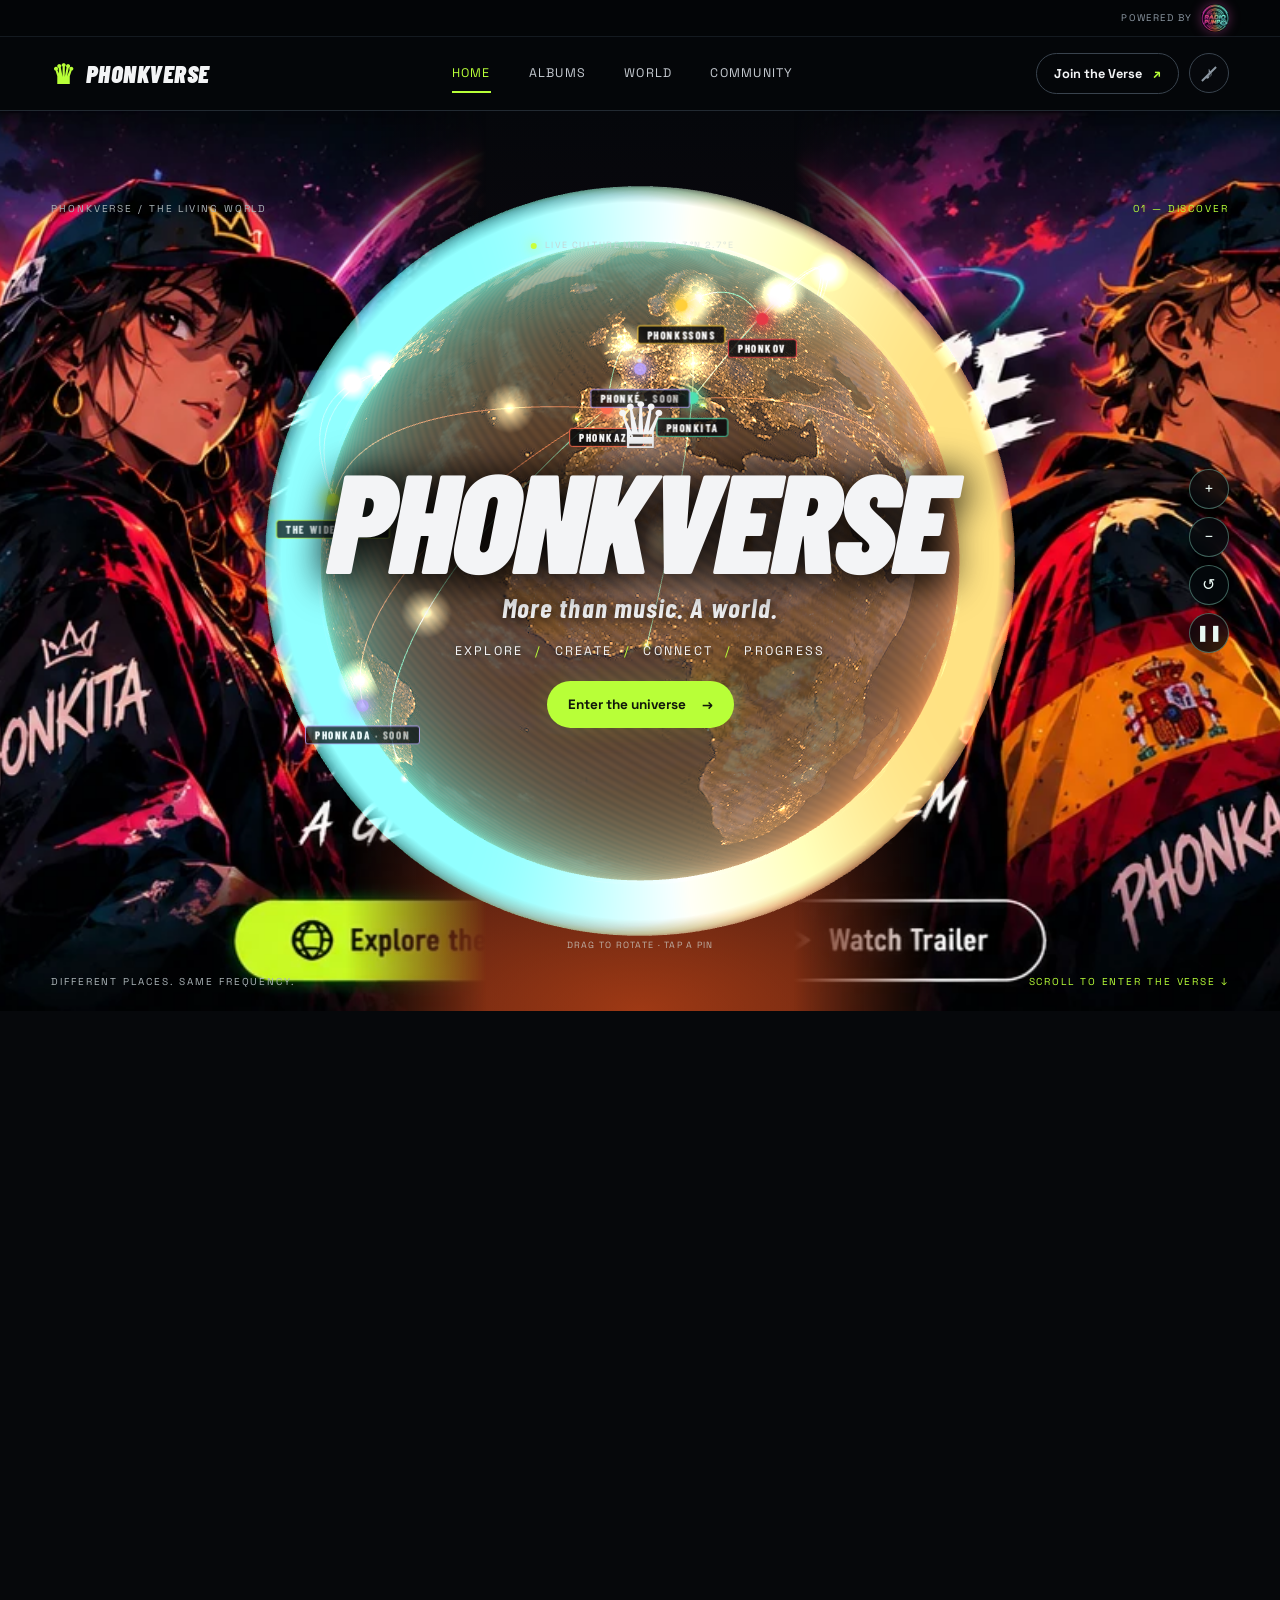
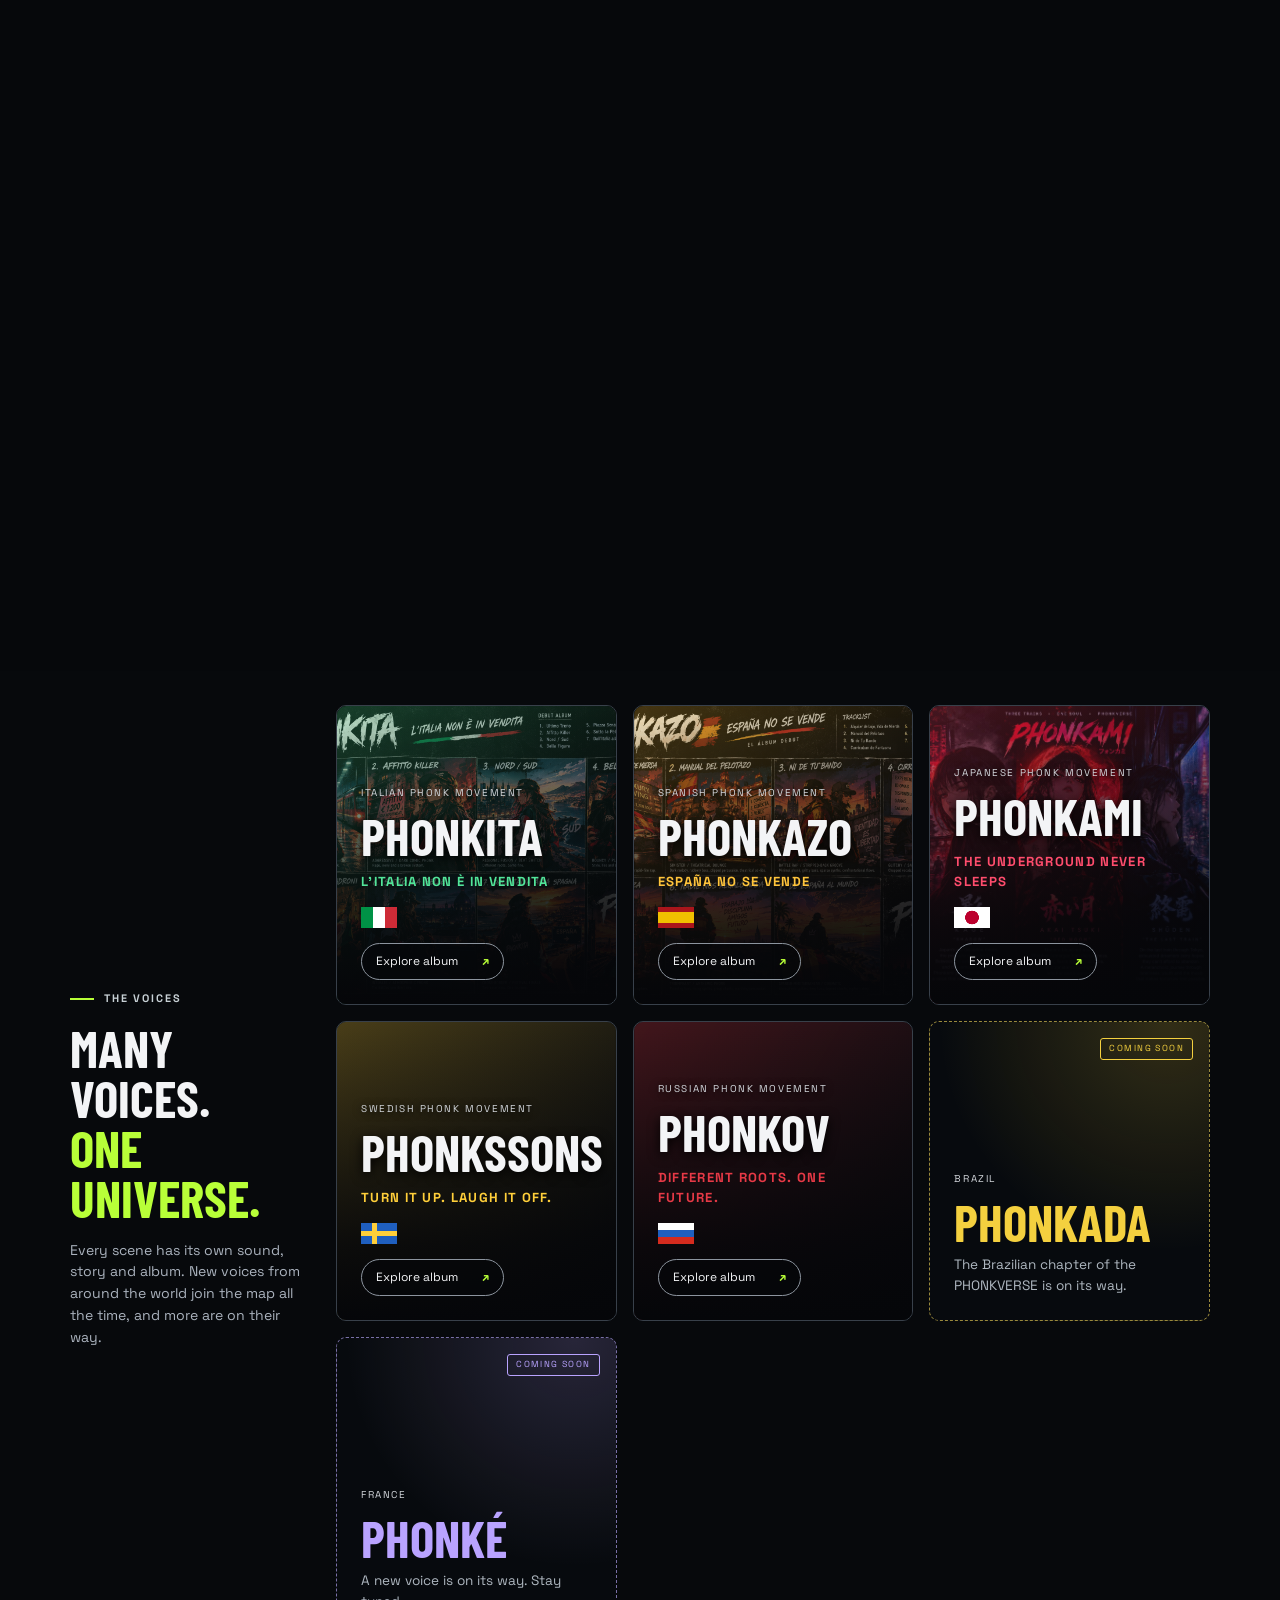
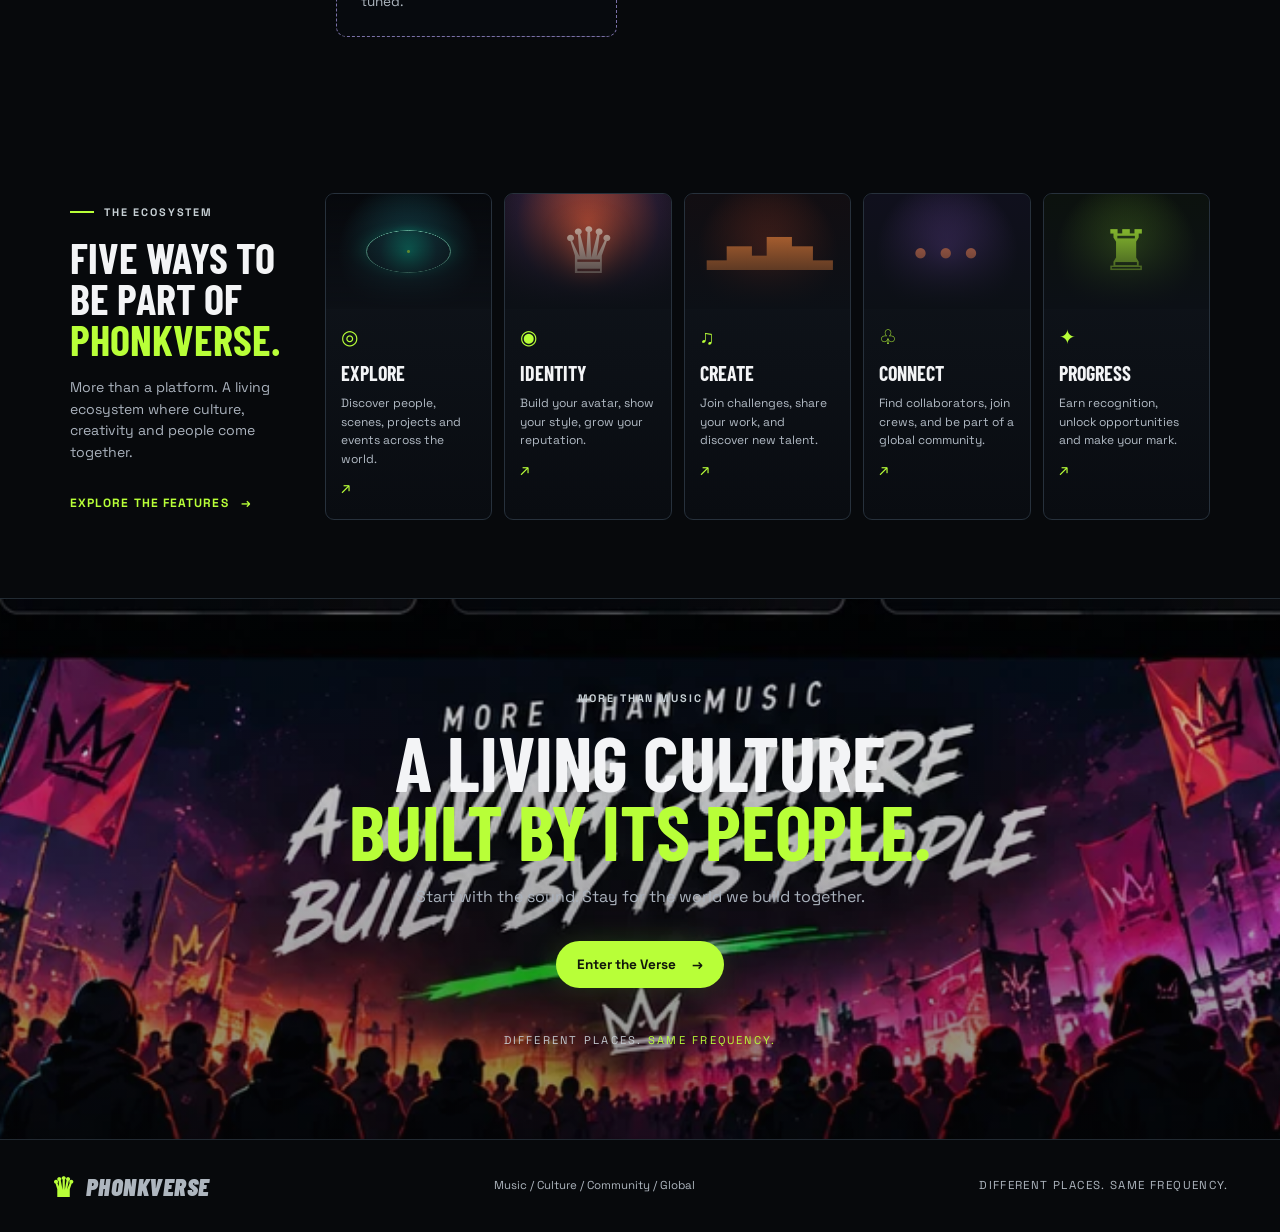
==== commit de26b92b: "phonssons and phonkov added" ====
--- a/index.html
+++ b/index.html
@@ -14,7 +14,7 @@
   <meta name="apple-mobile-web-app-capable" content="yes">
   <meta name="apple-mobile-web-app-title" content="PHONKVERSE">
   <meta name="apple-mobile-web-app-status-bar-style" content="black">
-  <link rel="stylesheet" href="css/style.css?v=globe-11">
+  <link rel="stylesheet" href="css/style.css?v=globe-12">
 </head>
 <body class="home-page">
   <div class="powered-bar">
@@ -79,7 +79,7 @@
       <div class="section-intro albums-intro">
         <p class="eyebrow"><span class="eyebrow-line"></span> THE VOICES</p>
         <h2 id="voices-title">Many voices.<br><span>One universe.</span></h2>
-        <p>Phonkita and Phonkazo are the first. More scenes from around the world are on their way, each with its own sound, story and album.</p>
+        <p>Every scene has its own sound, story and album. New voices from around the world join the map all the time, and more are on their way.</p>
       </div>
       <div class="voices-grid" id="voices-grid"></div>
     </section>
--- a/css/style.css
+++ b/css/style.css
@@ -265,3 +265,11 @@
 .japan-theme .album-hero-art { background-image: url('../assets/images/phonkami-album-board.jpg'); }
 .flag-japan { background: radial-gradient(circle at 50% 50%, #bc002d 0 32%, #fff 34%); }
 .tone-pink { --c: #ff4d6d; }
+
+/* ===== Phonkssons (Sweden) & Phonkov (Russia) ===== */
+.sweden-theme { --accent: #ffcf3a; } .russia-theme { --accent: #e63946; }
+.sweden-theme .album-hero-art { background-image: url('../assets/images/phonkssons-album-board.jpg'); }
+.russia-theme .album-hero-art { background-image: url('../assets/images/phonkov-album-board.jpg'); }
+.flag-sweden { background: linear-gradient(90deg, transparent 30%, #ffcf3a 30% 44%, transparent 44%), linear-gradient(180deg, transparent 40%, #ffcf3a 40% 60%, transparent 60%), #1f5fbf; }
+.flag-russia { background: linear-gradient(180deg, #fff 0 33%, #1f5fbf 33% 66%, #d52b1e 66%); }
+.tone-gold { --c: #ffcf3a; } .tone-crimson { --c: #e63946; }
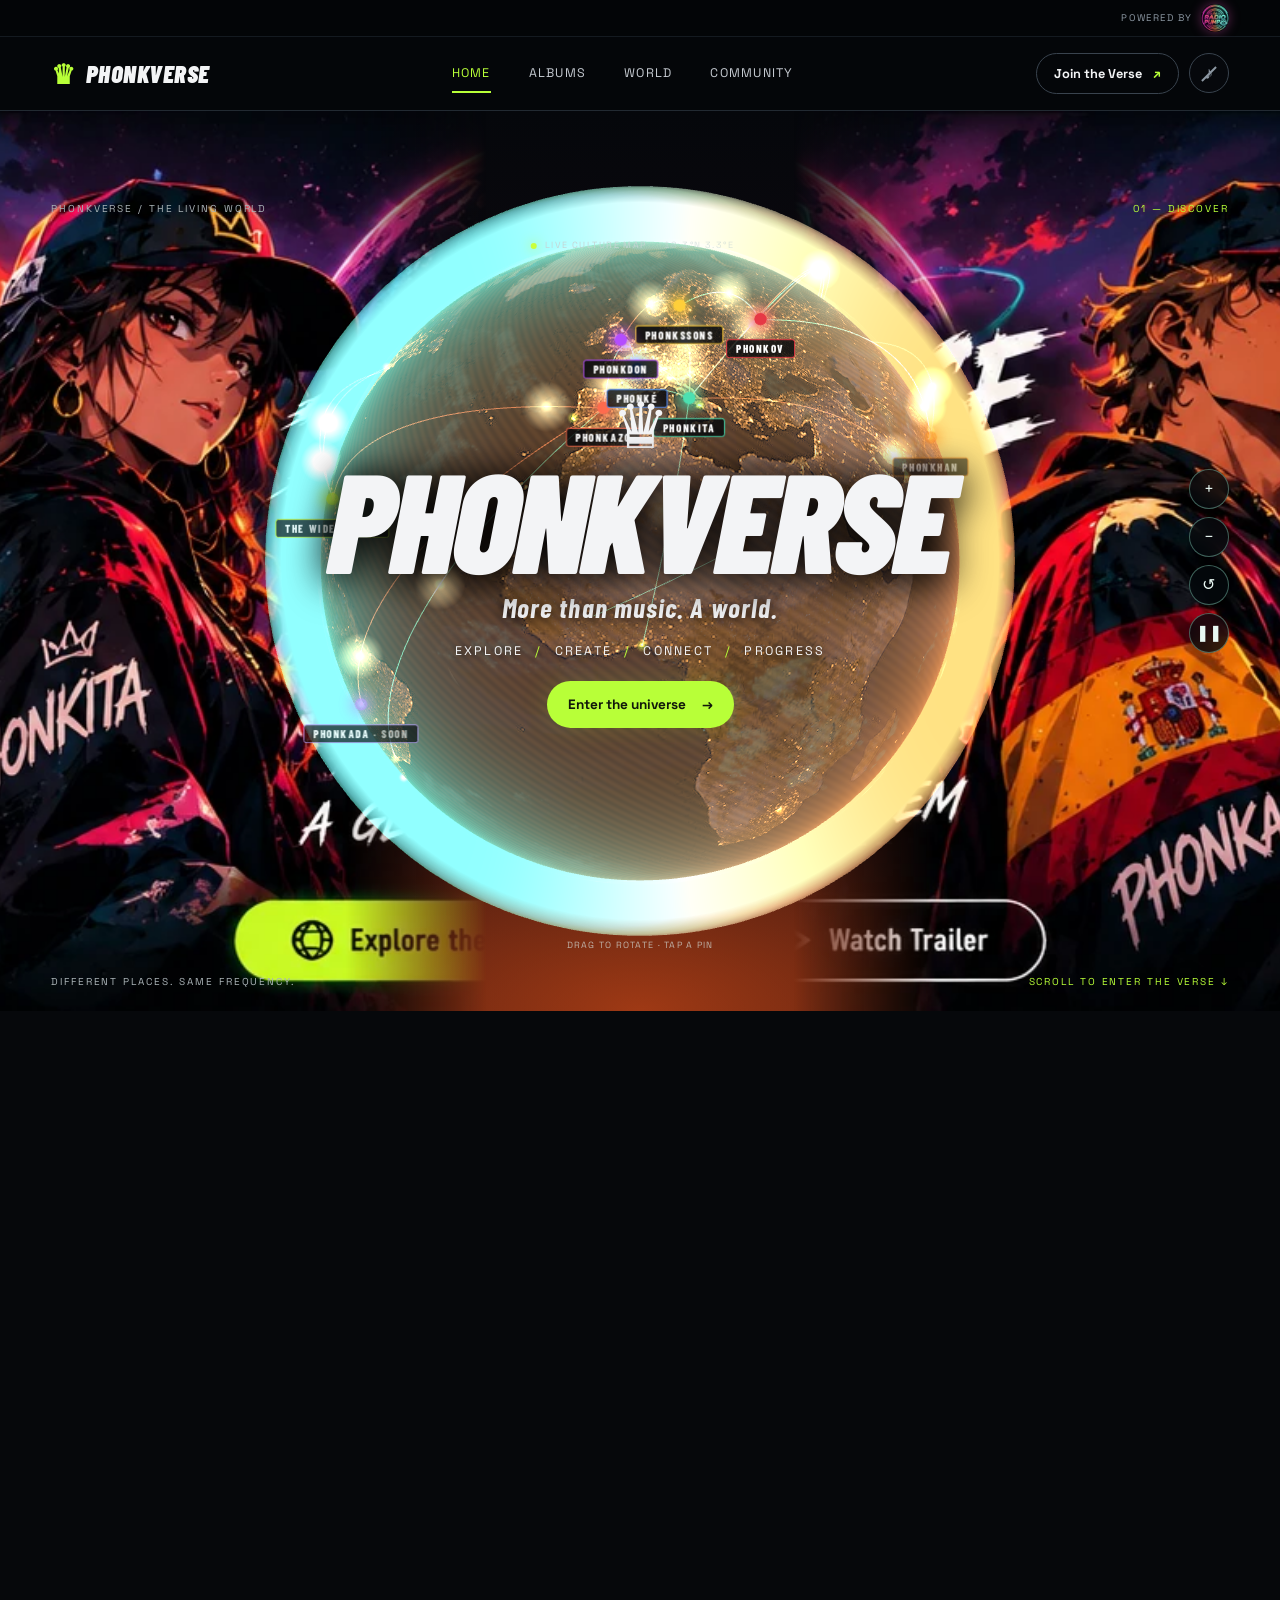
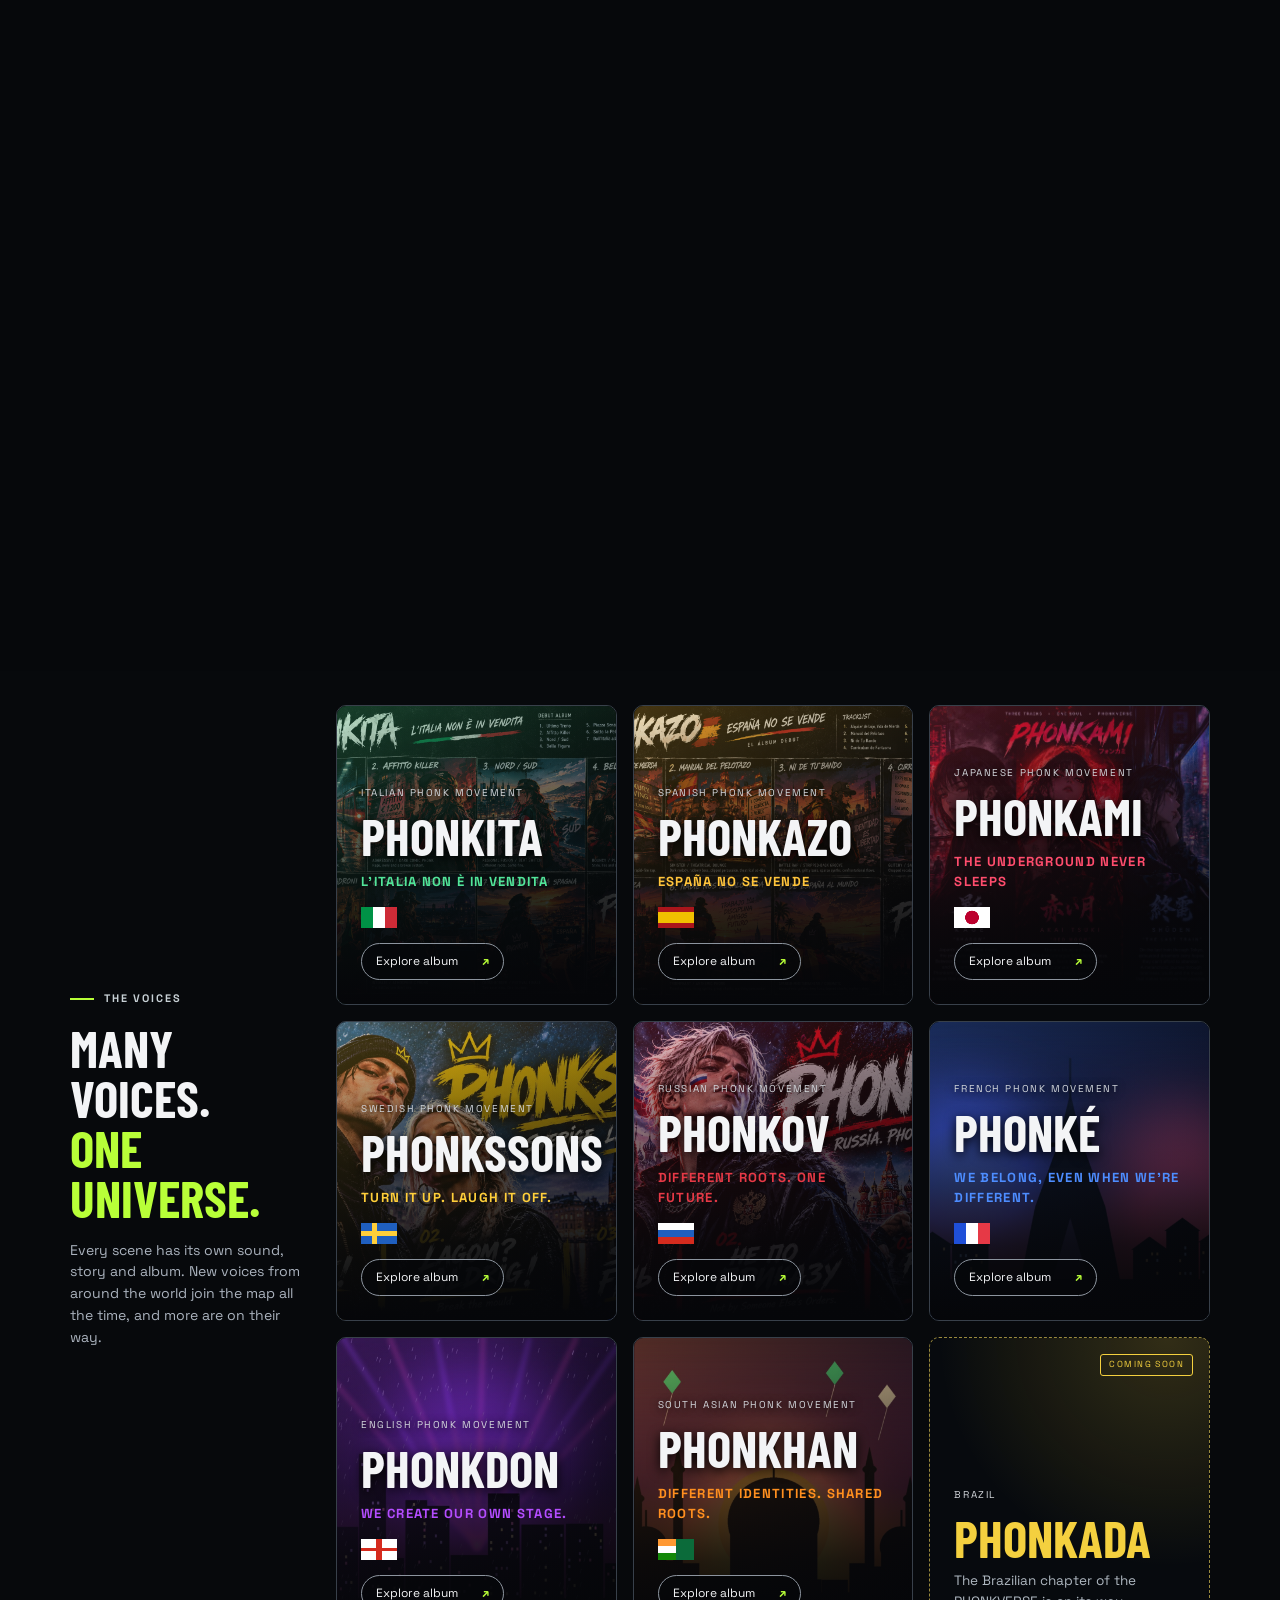
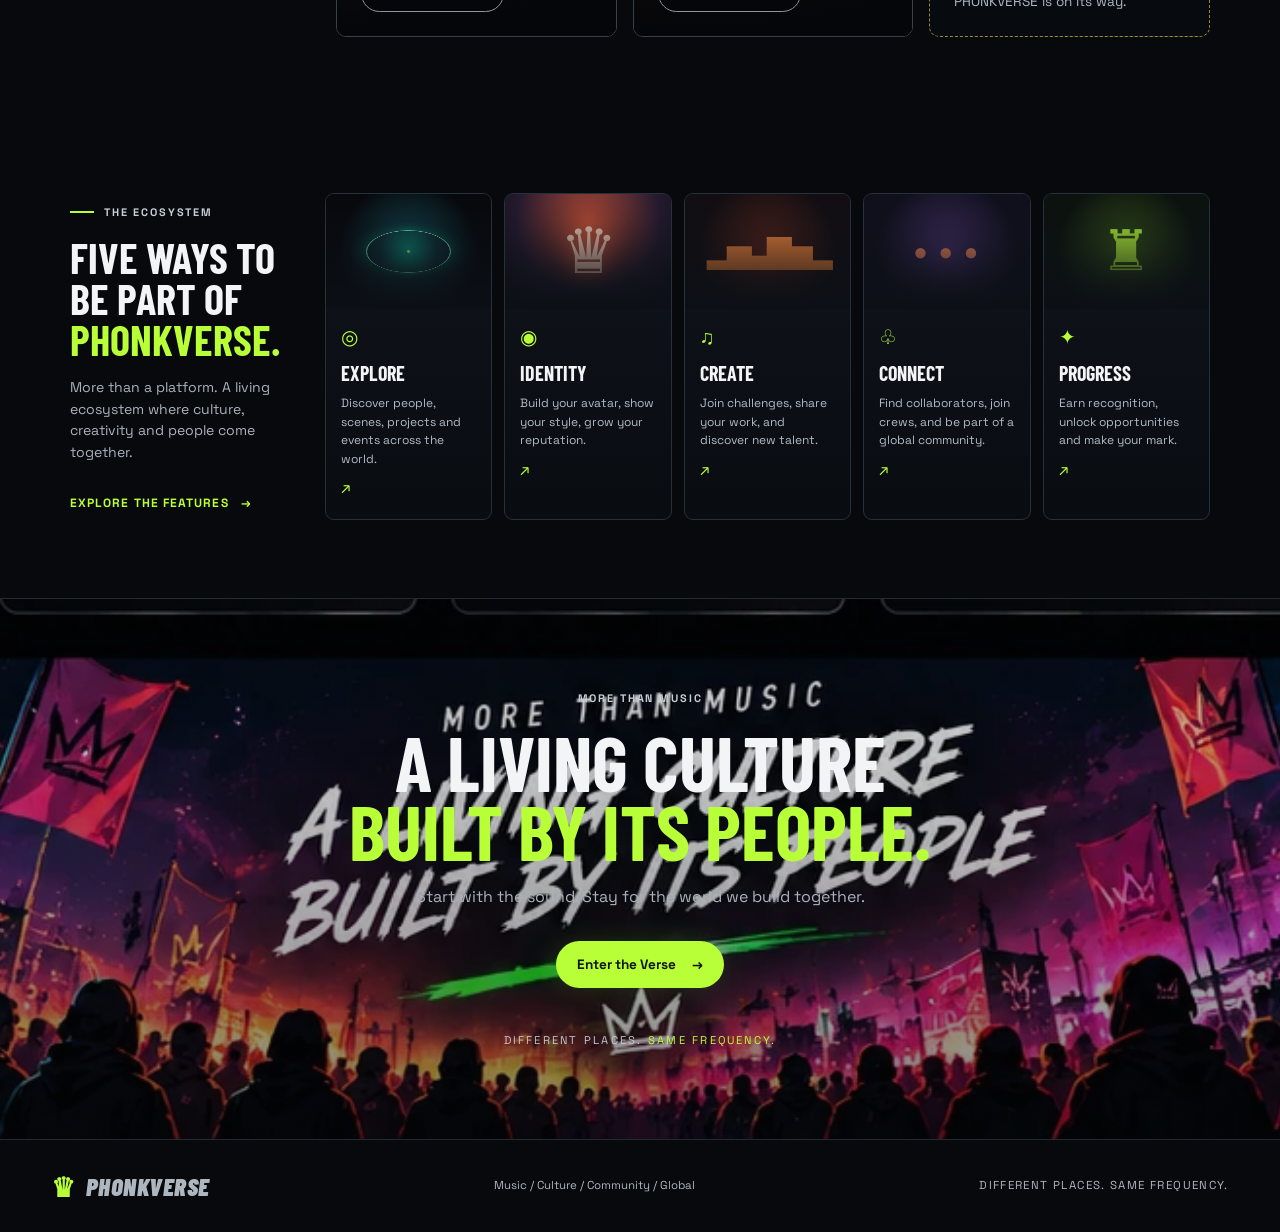
==== commit a768afba: "phonke, phonkdon 6 phonkhan placeholders" ====
--- a/index.html
+++ b/index.html
@@ -14,7 +14,7 @@
   <meta name="apple-mobile-web-app-capable" content="yes">
   <meta name="apple-mobile-web-app-title" content="PHONKVERSE">
   <meta name="apple-mobile-web-app-status-bar-style" content="black">
-  <link rel="stylesheet" href="css/style.css?v=globe-12">
+  <link rel="stylesheet" href="css/style.css?v=globe-13">
 </head>
 <body class="home-page">
   <div class="powered-bar">
--- a/css/style.css
+++ b/css/style.css
@@ -273,3 +273,13 @@
 .flag-sweden { background: linear-gradient(90deg, transparent 30%, #ffcf3a 30% 44%, transparent 44%), linear-gradient(180deg, transparent 40%, #ffcf3a 40% 60%, transparent 60%), #1f5fbf; }
 .flag-russia { background: linear-gradient(180deg, #fff 0 33%, #1f5fbf 33% 66%, #d52b1e 66%); }
 .tone-gold { --c: #ffcf3a; } .tone-crimson { --c: #e63946; }
+
+/* ===== Phonké (France), Phonkdon (England), Phonkhan (India & Pakistan) ===== */
+.france-theme { --accent: #4d8dff; } .england-theme { --accent: #b44dff; } .indpak-theme { --accent: #ff8f1f; }
+.france-theme .album-hero-art { background-image: url('../assets/images/phonke-album-board.jpg'); }
+.england-theme .album-hero-art { background-image: url('../assets/images/phonkdon-album-board.jpg'); }
+.indpak-theme .album-hero-art { background-image: url('../assets/images/phonkhan-album-board.jpg'); }
+.flag-france { background: linear-gradient(90deg, #1f4fd8 0 33%, #fff 33% 66%, #e63946 66%); }
+.flag-england { background: linear-gradient(90deg, transparent 42%, #d52b1e 42% 58%, transparent 58%), linear-gradient(180deg, transparent 42%, #d52b1e 42% 58%, transparent 58%), #fff; }
+.flag-indpak { background: linear-gradient(90deg, transparent 50%, #0b6b3a 50%), linear-gradient(180deg, #ff9933 0 33%, #fff 33% 66%, #138808 66%); }
+.tone-blue { --c: #4d8dff; } .tone-violet { --c: #b44dff; } .tone-saffron { --c: #ff8f1f; }
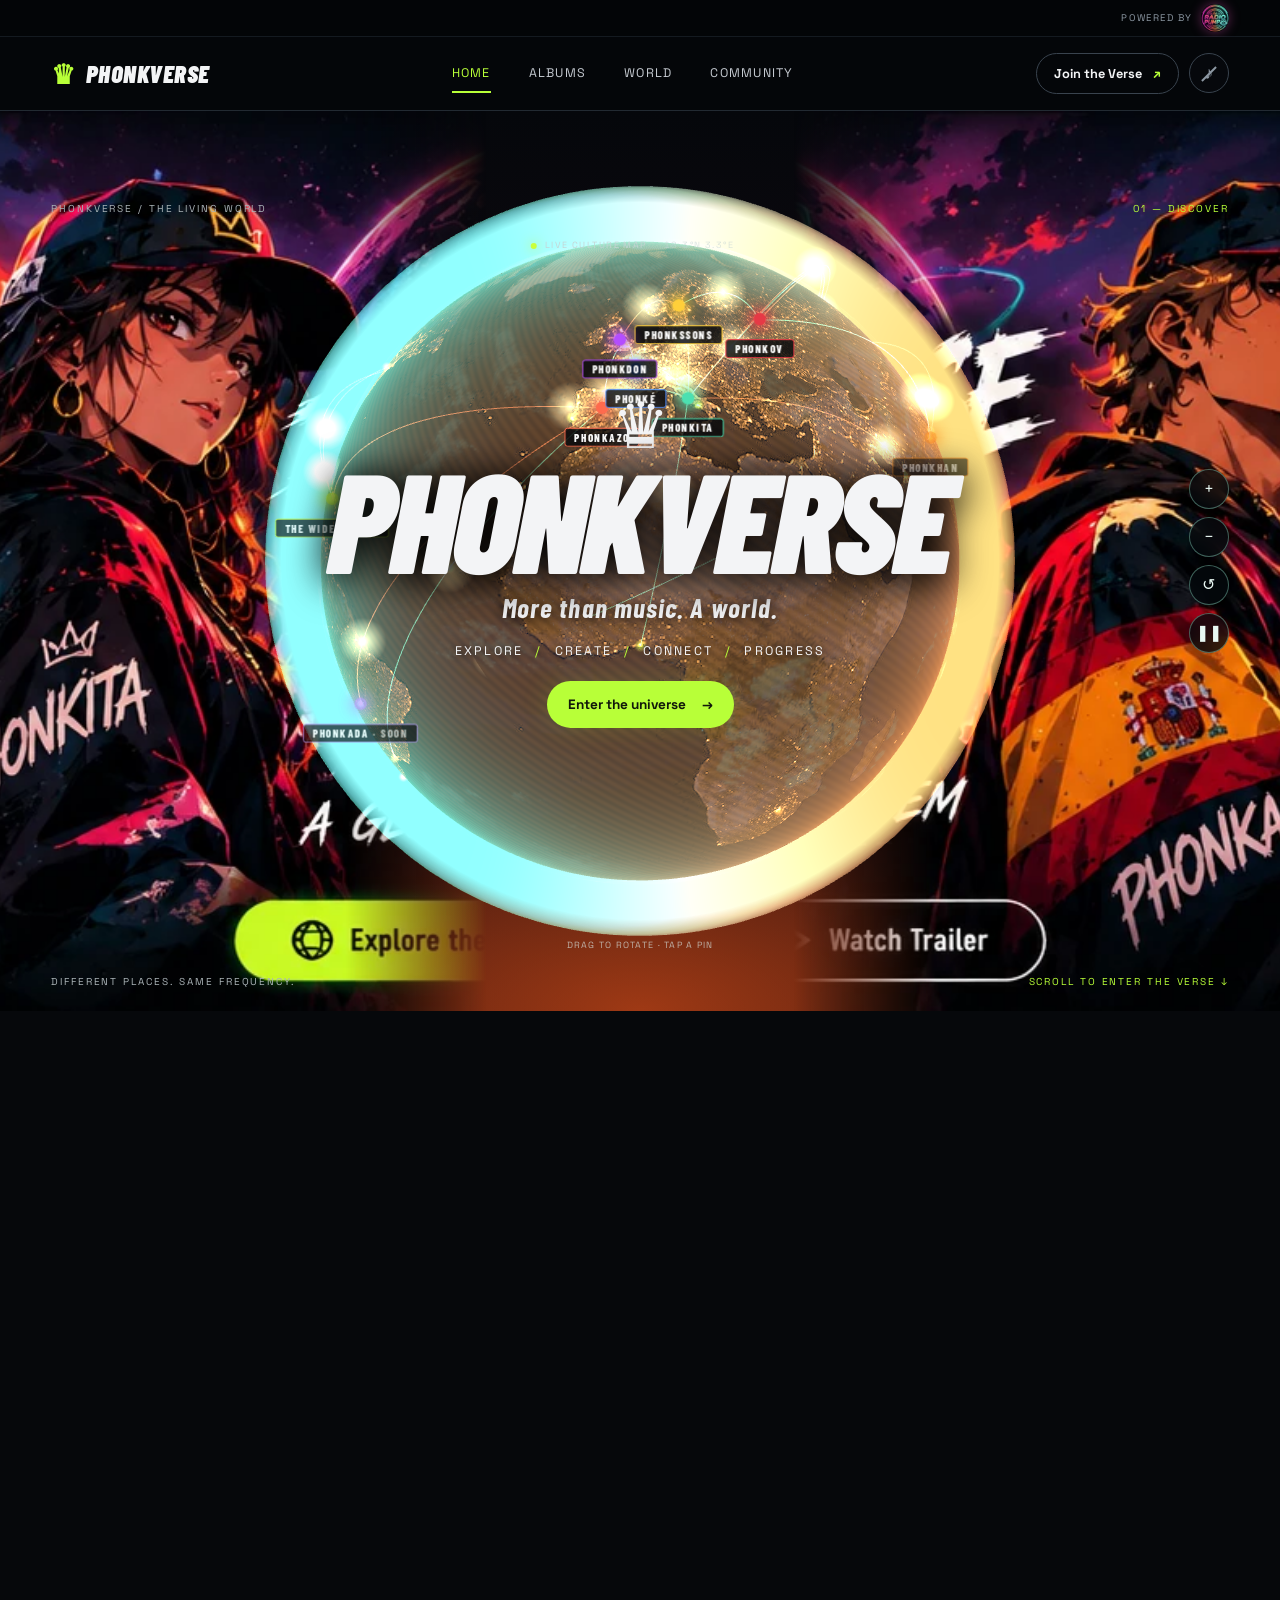
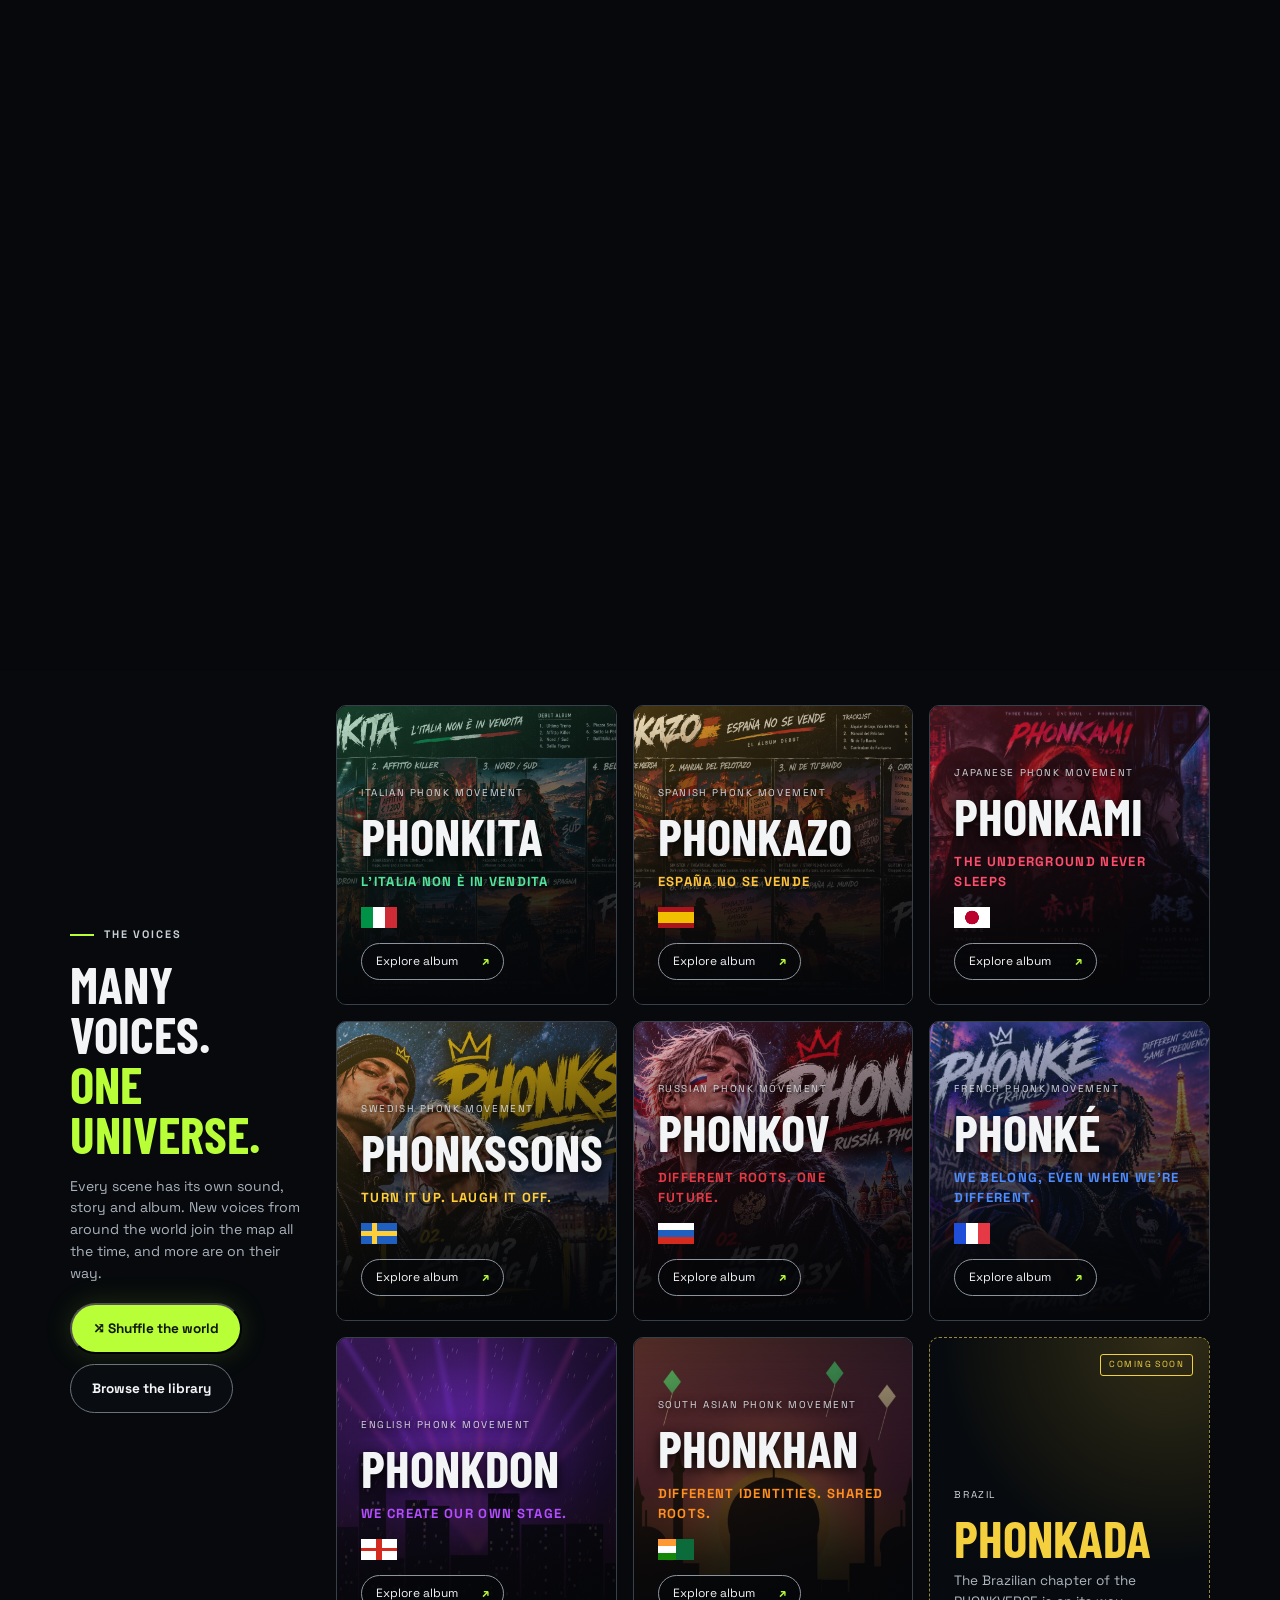
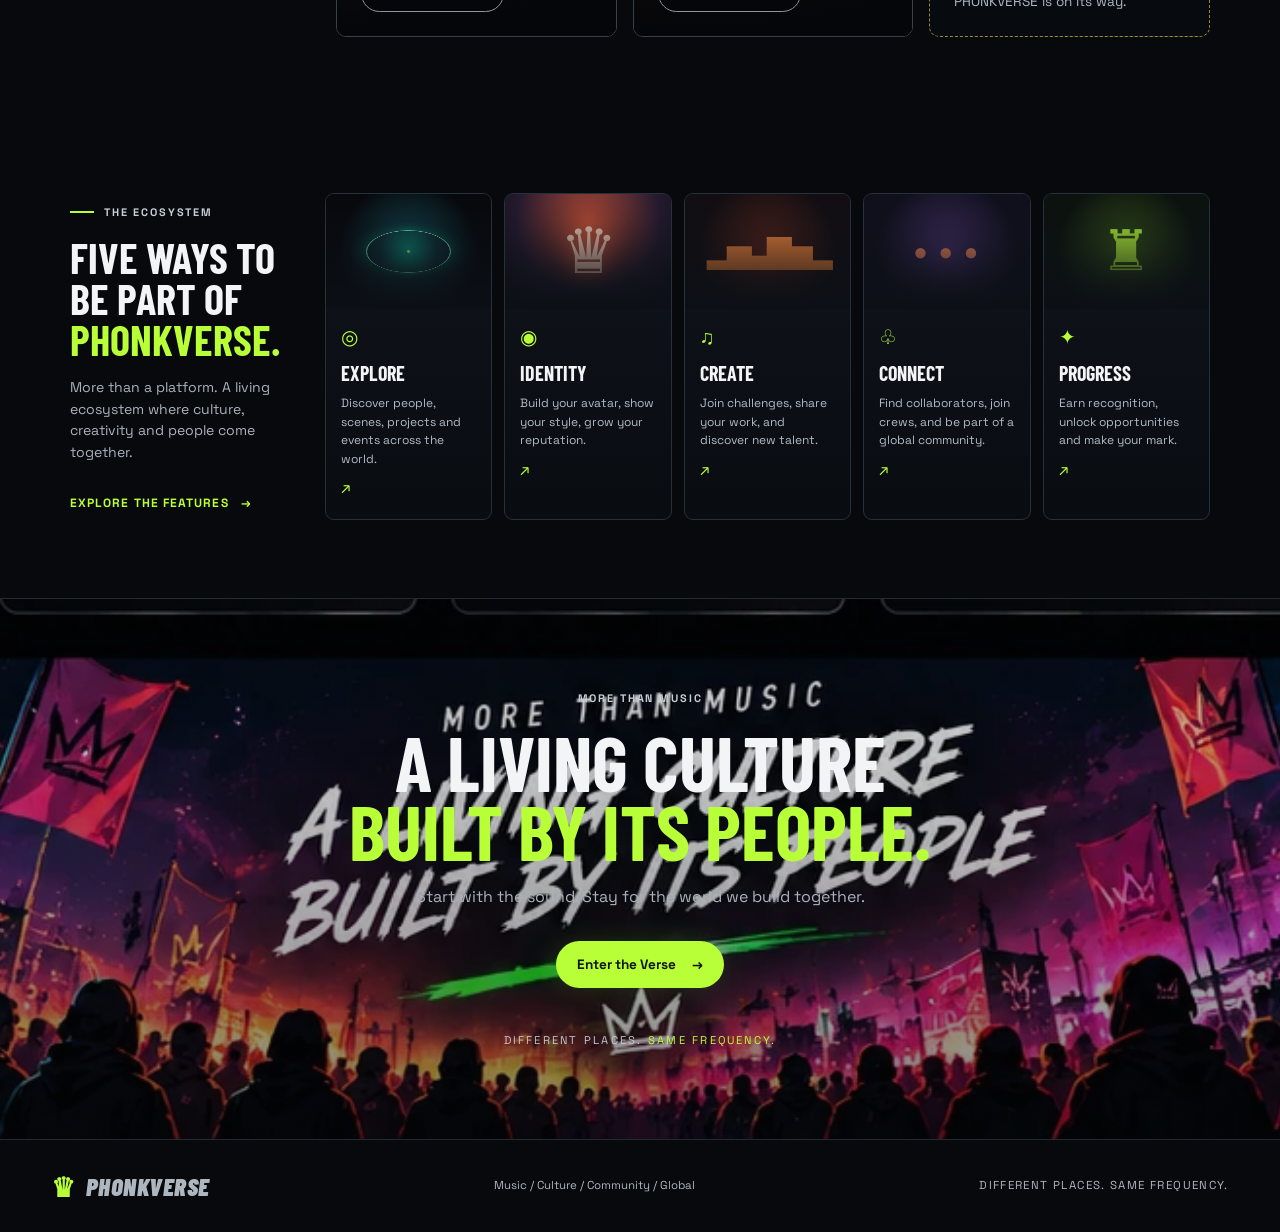
==== commit af380d9d: "music player and refactor for it" ====
--- a/index.html
+++ b/index.html
@@ -14,7 +14,8 @@
   <meta name="apple-mobile-web-app-capable" content="yes">
   <meta name="apple-mobile-web-app-title" content="PHONKVERSE">
   <meta name="apple-mobile-web-app-status-bar-style" content="black">
-  <link rel="stylesheet" href="css/style.css?v=globe-13">
+  <link rel="stylesheet" href="css/style.css?v=globe-14">
+  <link rel="stylesheet" href="css/player.css?v=2">
 </head>
 <body class="home-page">
   <div class="powered-bar">
@@ -112,8 +113,7 @@
 
   <footer class="site-footer"><a class="brand" href="index.html"><span class="brand-mark">♛</span><span>PHONKVERSE</span></a><p>Music / Culture / Community / Global</p><span class="footer-motto">DIFFERENT PLACES. SAME FREQUENCY.</span></footer>
   <script src="js/main.js"></script>
-  <script type="module" src="js/globe/index.js"></script>
-  <script type="module" src="js/voices.js"></script>
+  <script type="module" src="js/shell/index.js"></script>
   <script src="js/bgm.js"></script>
   <script src="js/pwa.js"></script>
 </body>
--- a/css/player.css
+++ b/css/player.css
@@ -0,0 +1,81 @@
+/* Persistent player (dock), library sheet, track menu, toast and the small buttons injected into pages. Works with js/shell + js/ui. */
+#pv-dock, #pv-library, #pv-menu, #pv-toast { --accent: var(--lime); font-family: "Space Grotesk", Arial, sans-serif; }
+html.pv-loading { cursor: progress; }
+html.pv-lib-open { overflow: hidden; }
+html.pv-has-dock body { padding-bottom: calc(68px + env(safe-area-inset-bottom)); }
+
+/* ---- dock ---- */
+#pv-dock { position: fixed; left: 0; right: 0; bottom: 0; z-index: 900; display: grid; grid-template-columns: minmax(0, 1fr) auto auto auto; align-items: center; gap: 14px;
+  padding: 9px clamp(12px, 3vw, 28px) calc(9px + env(safe-area-inset-bottom)); background: rgba(7,9,12,.94); border-top: 1px solid var(--line); -webkit-backdrop-filter: blur(14px); backdrop-filter: blur(14px); }
+#pv-dock[hidden] { display: none; }
+.dock-seek, #pv-dock input[type=range] { -webkit-appearance: none; appearance: none; background: transparent; cursor: pointer; --fill: 0%; }
+.dock-seek { position: absolute; left: 0; right: 0; top: -9px; width: 100%; height: 18px; margin: 0; touch-action: pan-y; }
+.dock-seek::-webkit-slider-runnable-track { height: 3px; background: linear-gradient(90deg, var(--accent) var(--fill), rgba(255,255,255,.16) var(--fill)); }
+.dock-seek::-moz-range-track { height: 3px; background: rgba(255,255,255,.16); } .dock-seek::-moz-range-progress { height: 3px; background: var(--accent); }
+.dock-seek::-webkit-slider-thumb { -webkit-appearance: none; width: 12px; height: 12px; margin-top: -4.5px; border-radius: 50%; background: #fff; }
+.dock-seek::-moz-range-thumb { width: 12px; height: 12px; border: 0; border-radius: 50%; background: #fff; } .dock-seek:disabled { opacity: .4; cursor: default; }
+.dock-track { display: flex; align-items: center; gap: 12px; min-width: 0; color: inherit; text-decoration: none; }
+.dock-art { width: 48px; height: 32px; border-radius: 5px; object-fit: cover; flex: none; background: #151a21; }
+.dock-meta { display: flex; flex-direction: column; min-width: 0; line-height: 1.25; } .dock-title { font-size: .86rem; white-space: nowrap; overflow: hidden; text-overflow: ellipsis; } .dock-sub { font-size: .68rem; color: var(--muted); white-space: nowrap; overflow: hidden; text-overflow: ellipsis; }
+.dock-controls { display: flex; align-items: center; gap: 4px; }
+#pv-dock button { min-width: 40px; height: 40px; border: 0; border-radius: 50%; background: transparent; color: #e8edf2; font-size: 1rem; cursor: pointer; touch-action: manipulation; -webkit-tap-highlight-color: transparent; }
+#pv-dock button:hover { background: rgba(255,255,255,.08); }
+#pv-dock .dock-play { width: 46px; height: 46px; background: var(--accent); color: #0b0d11; } #pv-dock .dock-play:hover { background: var(--accent); filter: brightness(1.1); }
+#pv-dock .dock-opt { color: #8d98a3; font-size: .95rem; } #pv-dock .dock-opt[aria-pressed=true], #pv-dock .dock-opt[data-mode=all], #pv-dock .dock-opt[data-mode=one] { color: var(--accent); }
+#pv-dock .dock-opt[data-mode=one]::after { content: "1"; font-size: .55rem; vertical-align: super; }
+.dock-time { font-size: .7rem; color: var(--muted); font-variant-numeric: tabular-nums; white-space: nowrap; }
+.dock-lib { position: relative; } .dock-count { position: absolute; top: 2px; right: 0; min-width: 16px; padding: 0 4px; border-radius: 8px; background: var(--accent); color: #0b0d11; font-size: .6rem; line-height: 16px; } .dock-count:empty { display: none; }
+@media (max-width: 640px) { #pv-dock { grid-template-columns: minmax(0, 1fr) auto auto; gap: 6px; } .dock-time, #pv-dock .dock-opt { display: none; } }
+
+/* ---- library sheet ---- */
+#pv-library[hidden], #pv-menu[hidden] { display: none; }
+#pv-library { position: fixed; inset: 0; z-index: 1000; }
+.lib-backdrop { position: absolute; inset: 0; background: rgba(3,5,8,.72); -webkit-backdrop-filter: blur(3px); backdrop-filter: blur(3px); }
+.lib-sheet { position: absolute; left: 0; right: 0; bottom: 0; max-height: 88svh; height: 88svh; display: flex; flex-direction: column; background: #0a0e13; border-top: 1px solid var(--line); border-radius: 16px 16px 0 0; box-shadow: 0 -20px 60px rgba(0,0,0,.6); padding-bottom: env(safe-area-inset-bottom); }
+@media (min-width: 900px) { .lib-sheet { left: auto; top: 0; width: 460px; height: auto; max-height: none; border-radius: 0; border-top: 0; border-left: 1px solid var(--line); } }
+.lib-head { display: flex; align-items: center; gap: 6px; padding: 10px 12px; border-bottom: 1px solid var(--line); }
+.lib-tabs { display: flex; gap: 4px; overflow-x: auto; flex: 1; scrollbar-width: none; } .lib-tabs::-webkit-scrollbar { display: none; }
+.lib-tab { flex: none; padding: 8px 13px; border: 1px solid transparent; border-radius: 20px; background: transparent; color: var(--muted); font: 600 .74rem "Space Grotesk", Arial, sans-serif; cursor: pointer; }
+.lib-tab.on { color: #0b0d11; background: var(--accent); } .lib-tab:not(.on):hover { border-color: var(--line); color: #fff; }
+.lib-close { width: 40px; height: 40px; border: 0; border-radius: 50%; background: transparent; color: #fff; font-size: 1.1rem; cursor: pointer; } .lib-close:hover { background: rgba(255,255,255,.08); }
+.lib-body { flex: 1; overflow-y: auto; padding: 12px; -webkit-overflow-scrolling: touch; overscroll-behavior: contain; }
+.lib-empty { color: var(--muted); font-size: .85rem; padding: 14px 4px; list-style: none; }
+.lib-actions { display: flex; flex-wrap: wrap; gap: 8px; margin: 4px 0 12px; }
+.lib-btn { padding: 9px 14px; border: 1px solid var(--line); border-radius: 20px; background: transparent; color: #e8edf2; font: 600 .74rem "Space Grotesk", Arial, sans-serif; cursor: pointer; touch-action: manipulation; }
+.lib-btn:hover { border-color: var(--accent); } .lib-btn.on { border-color: var(--accent); color: var(--accent); } .lib-btn.primary { background: var(--accent); border-color: var(--accent); color: #0b0d11; } .lib-btn.danger:hover { border-color: #ff4b42; color: #ff4b42; } .lib-btn:disabled { opacity: .4; cursor: default; }
+.lib-group { border: 1px solid var(--line); border-radius: 10px; margin-bottom: 8px; background: rgba(255,255,255,.02); }
+.lib-group > summary { display: flex; align-items: center; justify-content: space-between; gap: 8px; padding: 6px 8px 6px 14px; cursor: pointer; list-style: none; min-height: 48px; } .lib-group > summary::-webkit-details-marker { display: none; }
+.lib-group[open] > summary { border-bottom: 1px solid var(--line); } .lib-gname { font-weight: 600; font-size: .92rem; } .lib-gname em { font-style: normal; color: var(--muted); font-size: .72rem; margin-left: 6px; } .lib-gact { display: flex; }
+.lib-group > .lib-actions { padding: 0 12px 4px; margin: 10px 0 6px; }
+.lib-list { list-style: none; margin: 0; padding: 0; }
+.lib-row { display: flex; align-items: center; gap: 4px; padding: 4px 6px 4px 8px; border-radius: 8px; } .lib-row:hover { background: rgba(255,255,255,.04); } .lib-row.is-current .lib-title b { color: var(--accent); } .lib-row.is-past { opacity: .5; }
+.lib-title { flex: 1; min-width: 0; display: flex; flex-direction: column; line-height: 1.25; } .lib-title b { font-weight: 600; font-size: .86rem; overflow: hidden; text-overflow: ellipsis; white-space: nowrap; } .lib-title small { color: var(--muted); font-size: .68rem; }
+.lib-play, .lib-icon { flex: none; min-width: 40px; height: 40px; border: 0; border-radius: 50%; background: transparent; color: #d5dbe2; font-size: .85rem; cursor: pointer; touch-action: manipulation; } .lib-play { color: var(--accent); }
+.lib-play:hover, .lib-icon:hover { background: rgba(255,255,255,.08); }
+.lib-shared { border: 1px solid var(--accent); border-radius: 10px; padding: 12px 14px 4px; margin-bottom: 12px; background: rgba(184,255,56,.05); }
+
+/* ---- track menu + toast ---- */
+#pv-menu { position: fixed; z-index: 1100; min-width: 220px; max-width: calc(100vw - 16px); padding: 6px; border: 1px solid var(--line); border-radius: 12px; background: #0e131a; box-shadow: 0 14px 40px rgba(0,0,0,.6); }
+#pv-menu .menu-title { margin: 6px 10px 6px; color: var(--muted); font-size: .68rem; letter-spacing: .08em; text-transform: uppercase; max-width: 240px; overflow: hidden; text-overflow: ellipsis; white-space: nowrap; }
+#pv-menu button, #pv-menu a { display: flex; justify-content: space-between; align-items: center; width: 100%; padding: 11px 12px; border: 0; border-radius: 8px; background: transparent; color: #e8edf2; font: 500 .86rem "Space Grotesk", Arial, sans-serif; text-align: left; text-decoration: none; cursor: pointer; } #pv-menu button:hover, #pv-menu a:hover { background: rgba(255,255,255,.07); } #pv-menu small { color: var(--muted); }
+#pv-toast { position: fixed; left: 50%; bottom: calc(86px + env(safe-area-inset-bottom)); z-index: 1200; transform: translate(-50%, 16px); padding: 10px 18px; border-radius: 22px; background: #e8edf2; color: #0b0d11; font: 600 .8rem "Space Grotesk", Arial, sans-serif; opacity: 0; pointer-events: none; transition: .3s; max-width: calc(100vw - 32px); text-align: center; }
+#pv-toast.show { opacity: 1; transform: translate(-50%, 0); }
+
+/* ---- buttons injected into pages ---- */
+.track-btns { display: flex; align-items: center; gap: 8px; }
+.track-more { width: 34px; height: 34px; border: 1px solid var(--line); border-radius: 50%; background: transparent; color: #d5dbe2; font-size: .9rem; cursor: pointer; touch-action: manipulation; } .track-more:hover { border-color: var(--accent, var(--lime)); color: var(--accent, var(--lime)); }
+.tracklist-actions, .intro-actions { display: flex; flex-wrap: wrap; gap: 10px; margin: 14px 0; }
+.intro-actions { margin-top: 18px; }
+.tracklist-actions .button, .intro-actions .button { cursor: pointer; font-family: inherit; }
+
+/* ---- song page extras ---- */
+.transport .opt { font-size: .95rem; } .transport .opt[aria-pressed=true], .transport .opt[data-mode=all], .transport .opt[data-mode=one] { color: var(--accent); border-color: var(--accent); }
+.transport .opt[data-mode=one]::after { content: "1"; font-size: .55rem; vertical-align: super; }
+.song-chip { display: inline-block; margin: 12px 0 0; padding: 7px 14px; border: 1px solid rgba(255,255,255,.25); border-radius: 18px; background: rgba(8,5,16,.7); color: #e8edf2; font-size: .75rem; cursor: pointer; max-width: 100%; overflow: hidden; text-overflow: ellipsis; white-space: nowrap; }
+.song-chip:hover { border-color: var(--accent); color: var(--accent); } .song-chip[hidden] { display: none; }
+
+/* ---- layout fixes for the extra track-row buttons ---- */
+.track-row { grid-template-columns: 28px 54px minmax(0, 1fr) auto; }
+.tracklist-actions .button-ghost, .intro-actions .button-ghost { color: var(--text); }
+@media (max-width: 640px) { .track-row { grid-template-columns: 22px 46px minmax(0, 1fr) auto; } .track-btns { flex-direction: column; gap: 6px; } .track-more { width: 29px; height: 29px; } }
+@media (max-width: 640px) { .lib-tab { padding: 8px 10px; font-size: .72rem; } }
